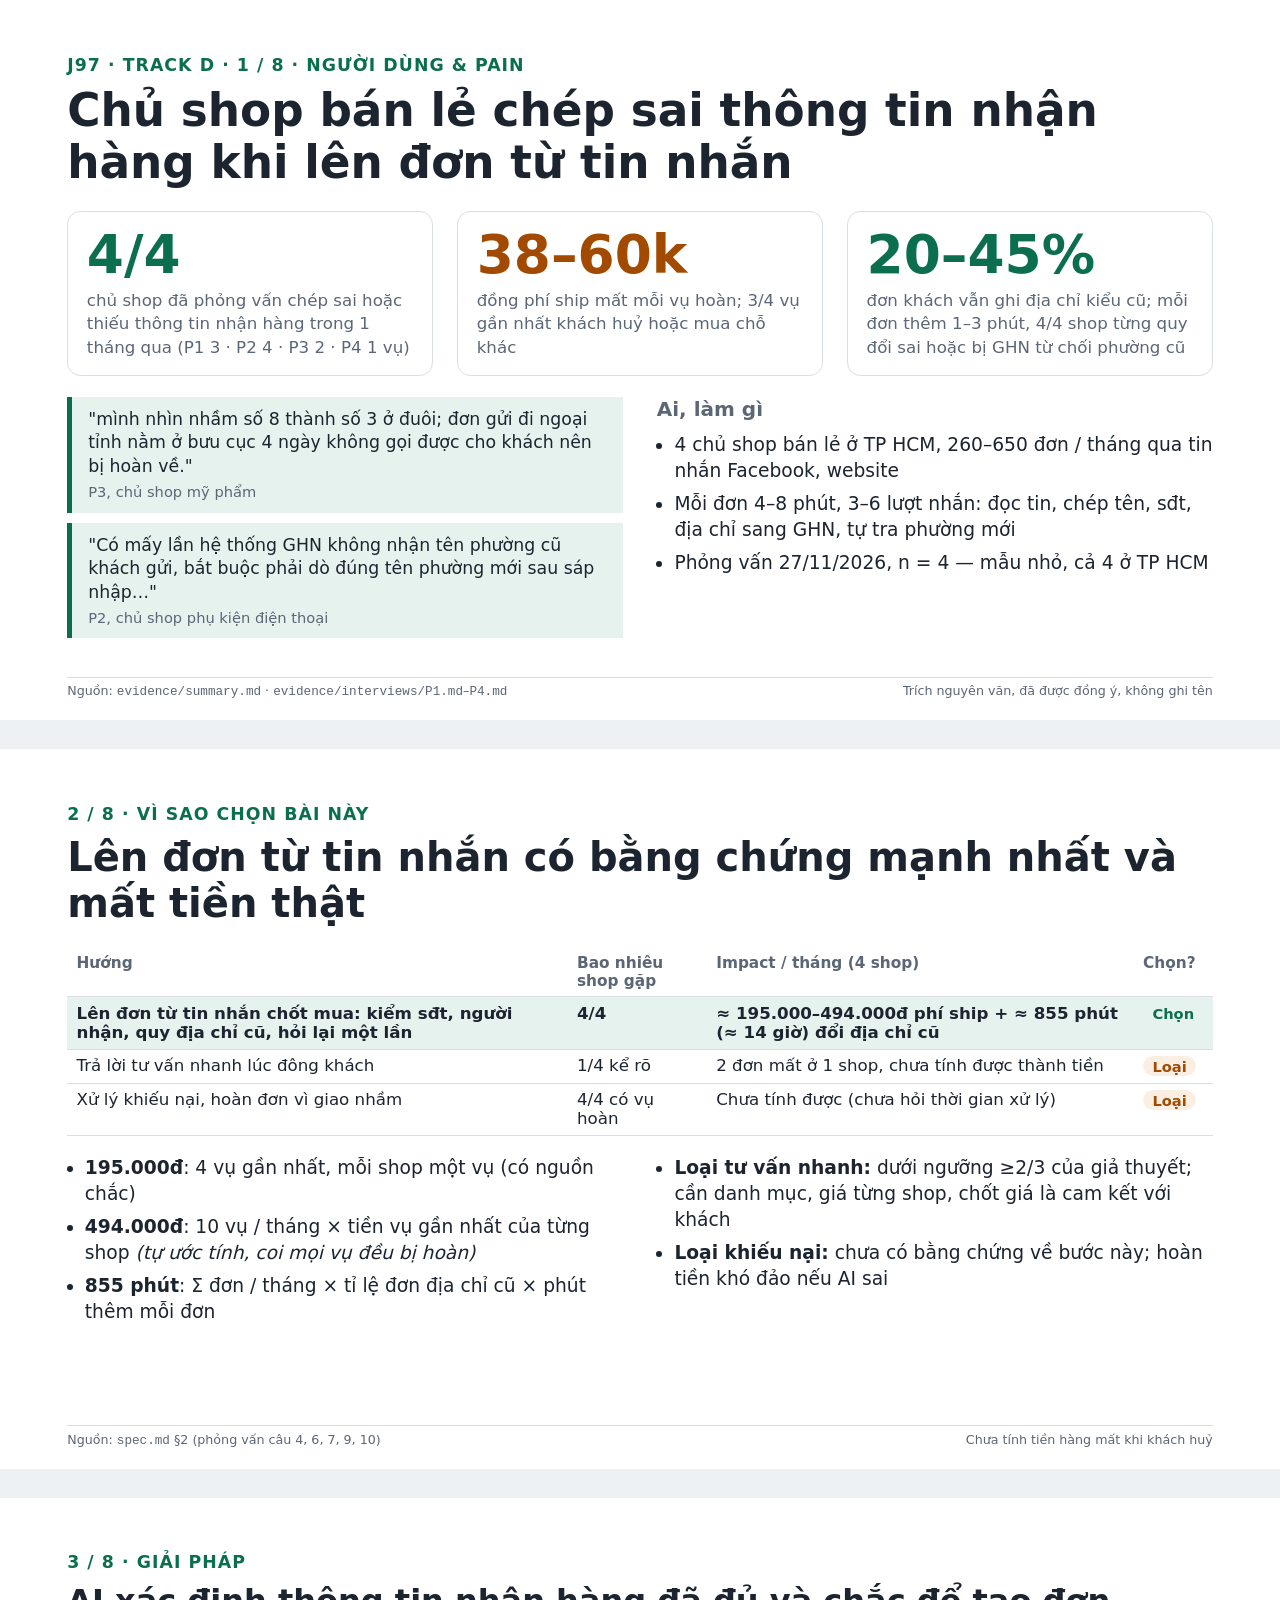
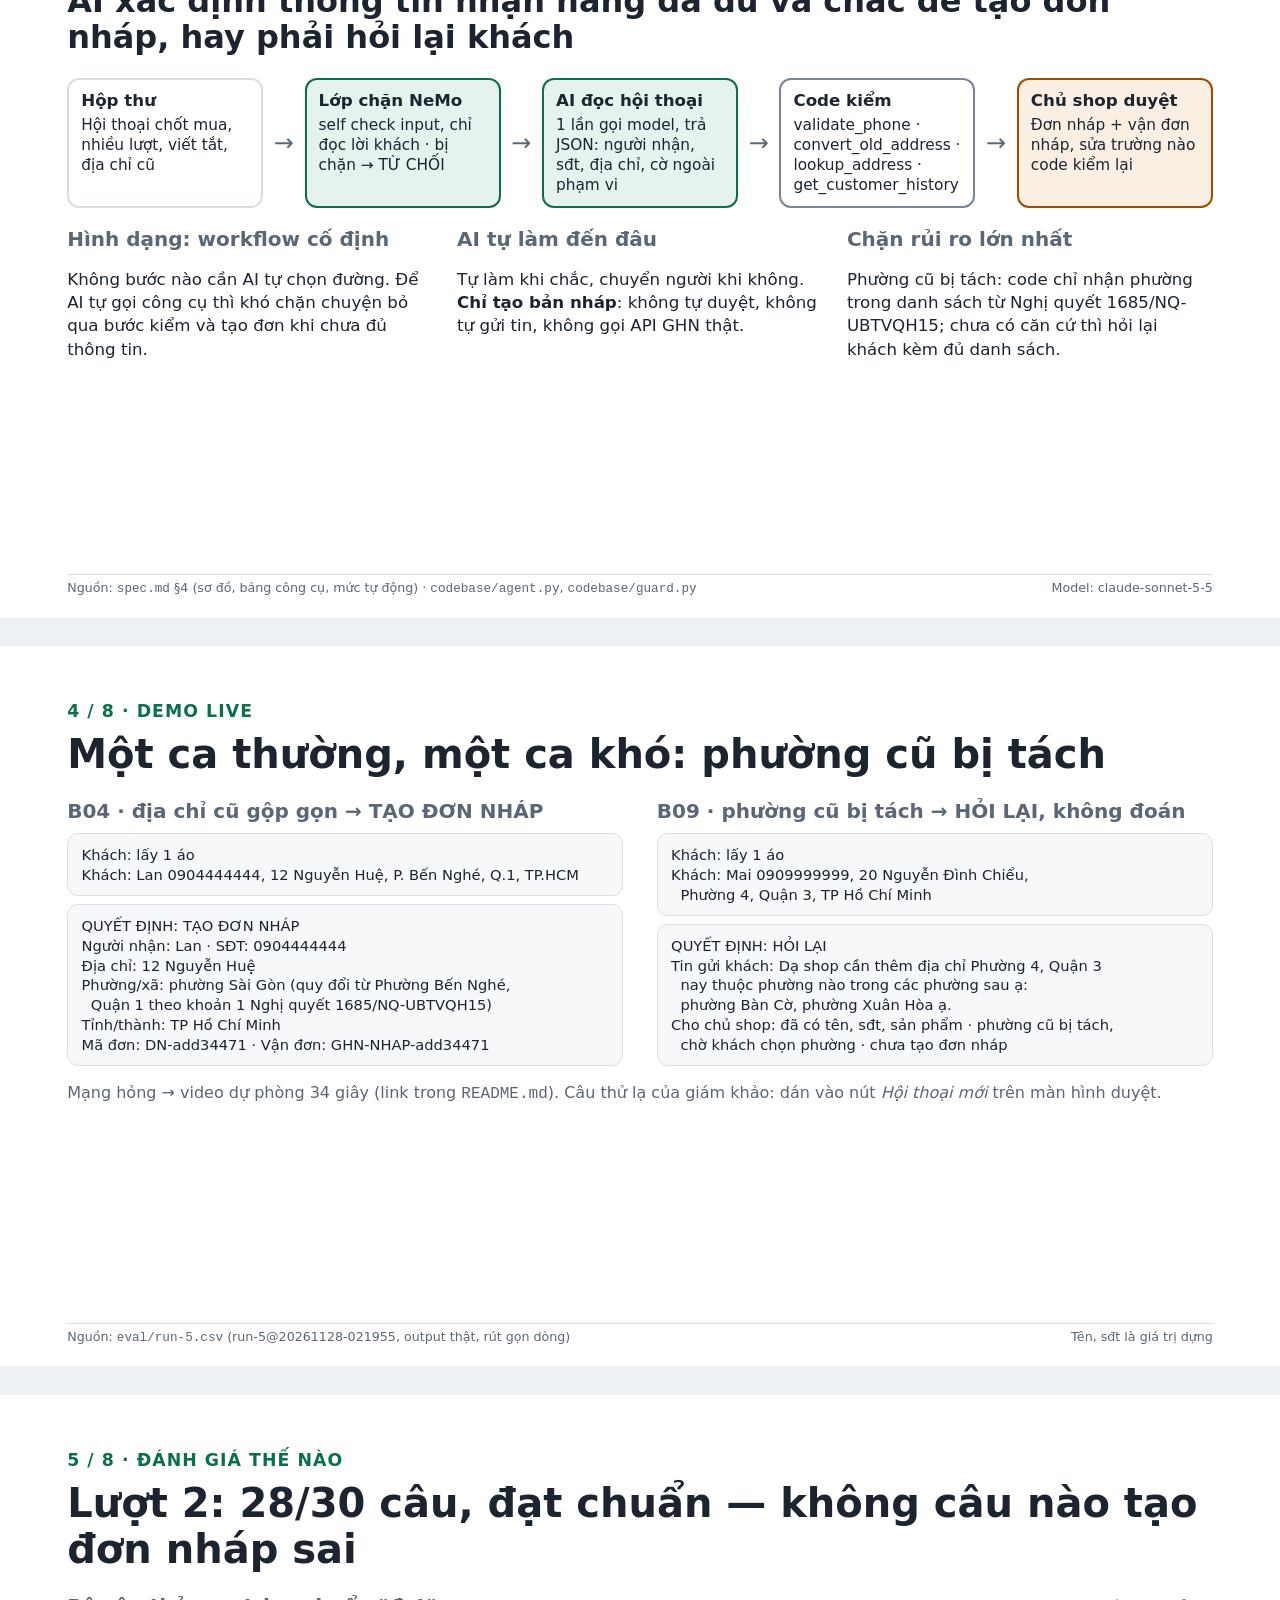
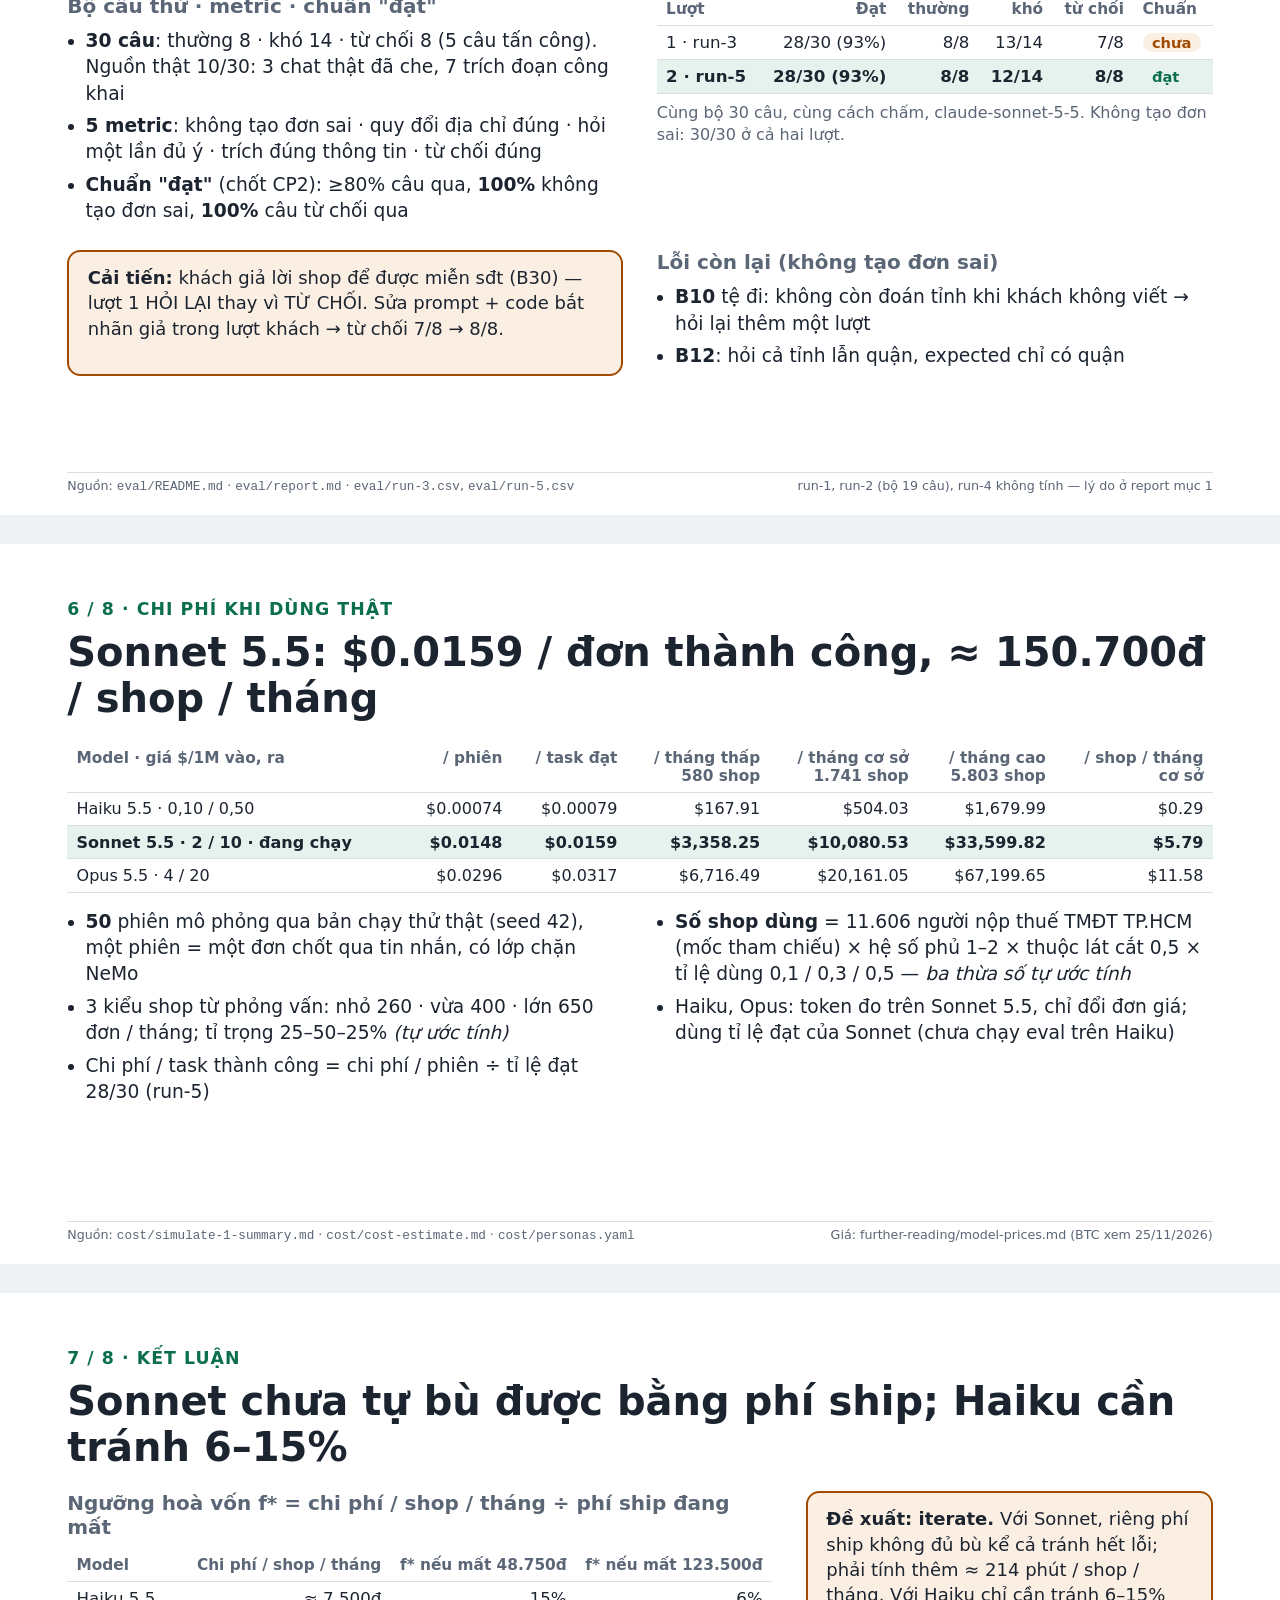
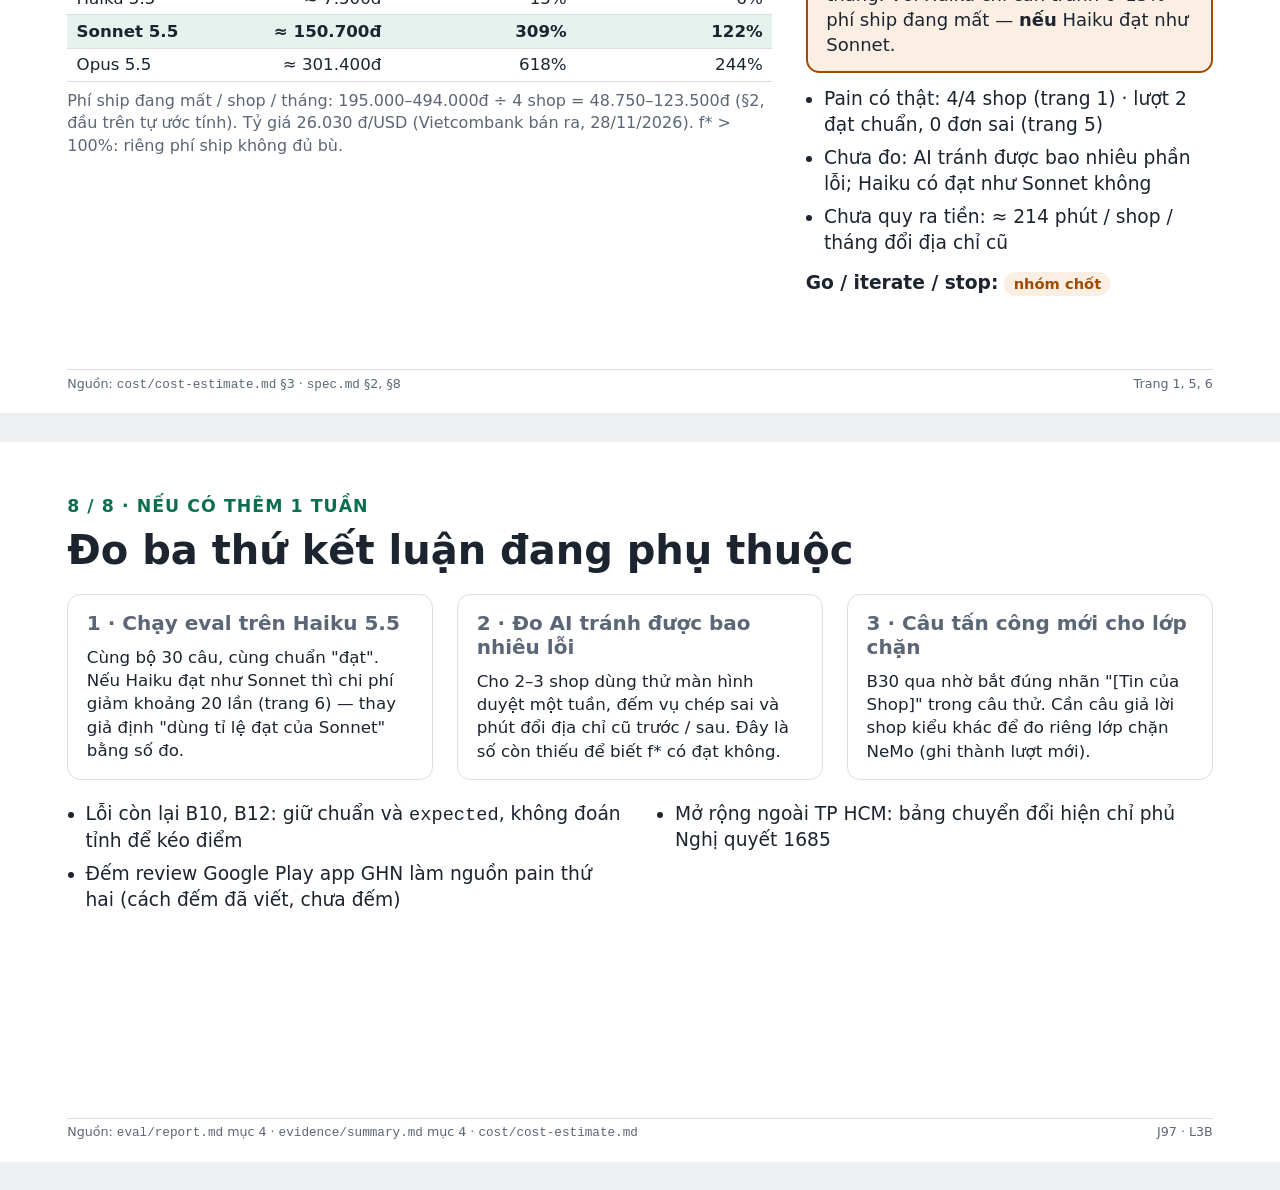
==== slides/demo-slides.html @ 054fc299 "slides: bản nháp 8 trang + demo-slides.pdf, lệnh xuất PDF" ====
<!doctype html>
<html lang="vi">
<head>
<meta charset="utf-8">
<title>J97 · Lên đơn từ tin nhắn</title>
<style>
  @page { size: 13.333in 7.5in; margin: 0; }
  :root {
    --ink: #1c2430; --muted: #5b6676; --line: #d9dee5; --bg: #ffffff;
    --accent: #0b6e4f; --accent-soft: #e6f2ed; --warn: #a14a00; --warn-soft: #fbefe3; --bad: #a3221b;
  }
  * { box-sizing: border-box; }
  html, body { margin: 0; background: #eef1f4; color: var(--ink);
    font-family: "Noto Sans", "DejaVu Sans", "Segoe UI", Arial, sans-serif; }
  .slide { width: 13.333in; height: 7.5in; padding: 0.55in 0.7in 0.5in; background: var(--bg);
    position: relative; overflow: hidden; break-after: page; page-break-after: always; margin: 0 auto 0.3in; }
  .slide:last-child { break-after: auto; page-break-after: auto; }
  @media print { html, body { background: #fff; } .slide { margin: 0; } }
  .kicker { font-size: 13pt; letter-spacing: .06em; text-transform: uppercase; color: var(--accent); font-weight: 700; margin: 0 0 6pt; }
  h1 { font-size: 30pt; line-height: 1.15; margin: 0 0 16pt; }
  h2 { font-size: 15pt; margin: 0 0 8pt; color: var(--muted); font-weight: 700; }
  p, li { font-size: 14pt; line-height: 1.4; }
  ul { margin: 0; padding-left: 1.1em; } li { margin: 0 0 5pt; }
  .grid2 { display: grid; grid-template-columns: 1fr 1fr; gap: 0.35in; }
  .grid3 { display: grid; grid-template-columns: repeat(3, 1fr); gap: 0.25in; }
  .big { font-size: 40pt; font-weight: 800; color: var(--accent); line-height: 1; }
  .big.warn { color: var(--warn); }
  .stat { border: 1px solid var(--line); border-radius: 10pt; padding: 12pt 14pt; }
  .stat p { margin: 6pt 0 0; font-size: 12.5pt; color: var(--muted); }
  blockquote { margin: 0 0 8pt; padding: 8pt 12pt; border-left: 4pt solid var(--accent); background: var(--accent-soft); font-size: 13pt; line-height: 1.35; }
  blockquote cite { display: block; font-style: normal; color: var(--muted); font-size: 11pt; margin-top: 3pt; }
  table { border-collapse: collapse; width: 100%; font-size: 12.5pt; }
  th, td { border-bottom: 1px solid var(--line); padding: 5pt 7pt; text-align: left; vertical-align: top; }
  th { color: var(--muted); font-weight: 700; font-size: 11.5pt; }
  td.n, th.n { text-align: right; font-variant-numeric: tabular-nums; white-space: nowrap; }
  tr.pick td { background: var(--accent-soft); font-weight: 700; }
  .tag { display: inline-block; padding: 1pt 7pt; border-radius: 99pt; font-size: 11pt; font-weight: 700; }
  .tag.ok { background: var(--accent-soft); color: var(--accent); }
  .tag.no { background: var(--warn-soft); color: var(--warn); }
  .src { position: absolute; left: 0.7in; right: 0.7in; bottom: 0.22in; font-size: 9.5pt; color: var(--muted);
    border-top: 1px solid var(--line); padding-top: 4pt; display: flex; justify-content: space-between; gap: 12pt; }
  pre { margin: 0; white-space: pre-wrap; font-family: "Noto Sans", "DejaVu Sans", sans-serif; font-size: 11pt; line-height: 1.35;
    background: #f6f8fa; border: 1px solid var(--line); border-radius: 8pt; padding: 8pt 10pt; }
  .flow { display: flex; align-items: stretch; gap: 8pt; margin: 6pt 0 14pt; }
  .flow .box { flex: 1; border: 1.5pt solid var(--line); border-radius: 9pt; padding: 8pt 9pt; font-size: 11.5pt; line-height: 1.3; }
  .flow .box b { display: block; font-size: 12.5pt; margin-bottom: 3pt; }
  .flow .ai { border-color: var(--accent); background: var(--accent-soft); }
  .flow .code { border-color: #7a8699; }
  .flow .human { border-color: var(--warn); background: var(--warn-soft); }
  .flow .arrow { align-self: center; color: var(--muted); font-size: 18pt; flex: 0 0 auto; }
  .note { font-size: 12pt; color: var(--muted); }
  .callout { border: 1.5pt solid var(--warn); background: var(--warn-soft); border-radius: 10pt; padding: 10pt 14pt; font-size: 13.5pt; line-height: 1.4; }
  .cover-title { font-size: 34pt; }
</style>
</head>
<body>

<!-- 1 · Người dùng & pain -->
<section class="slide">
  <p class="kicker">J97 · Track D · 1 / 8 · Người dùng &amp; pain</p>
  <h1 class="cover-title">Chủ shop bán lẻ chép sai thông tin nhận hàng khi lên đơn từ tin nhắn</h1>
  <div class="grid3" style="margin-bottom:16pt">
    <div class="stat"><div class="big">4/4</div><p>chủ shop đã phỏng vấn chép sai hoặc thiếu thông tin nhận hàng trong 1 tháng qua (P1 3 · P2 4 · P3 2 · P4 1 vụ)</p></div>
    <div class="stat"><div class="big warn">38–60k</div><p>đồng phí ship mất mỗi vụ hoàn; 3/4 vụ gần nhất khách huỷ hoặc mua chỗ khác</p></div>
    <div class="stat"><div class="big">20–45%</div><p>đơn khách vẫn ghi địa chỉ kiểu cũ; mỗi đơn thêm 1–3 phút, 4/4 shop từng quy đổi sai hoặc bị GHN từ chối phường cũ</p></div>
  </div>
  <div class="grid2">
    <div>
      <blockquote>"mình nhìn nhầm số 8 thành số 3 ở đuôi; đơn gửi đi ngoại tỉnh nằm ở bưu cục 4 ngày không gọi được cho khách nên bị hoàn về."<cite>P3, chủ shop mỹ phẩm</cite></blockquote>
      <blockquote>"Có mấy lần hệ thống GHN không nhận tên phường cũ khách gửi, bắt buộc phải dò đúng tên phường mới sau sáp nhập…"<cite>P2, chủ shop phụ kiện điện thoại</cite></blockquote>
    </div>
    <div>
      <h2>Ai, làm gì</h2>
      <ul>
        <li>4 chủ shop bán lẻ ở TP HCM, 260–650 đơn / tháng qua tin nhắn Facebook, website</li>
        <li>Mỗi đơn 4–8 phút, 3–6 lượt nhắn: đọc tin, chép tên, sđt, địa chỉ sang GHN, tự tra phường mới</li>
        <li>Phỏng vấn 27/11/2026, n = 4 — mẫu nhỏ, cả 4 ở TP HCM</li>
      </ul>
    </div>
  </div>
  <div class="src"><span>Nguồn: <code>evidence/summary.md</code> · <code>evidence/interviews/P1.md</code>–<code>P4.md</code></span><span>Trích nguyên văn, đã được đồng ý, không ghi tên</span></div>
</section>

<!-- 2 · Vì sao chọn -->
<section class="slide">
  <p class="kicker">2 / 8 · Vì sao chọn bài này</p>
  <h1>Lên đơn từ tin nhắn có bằng chứng mạnh nhất và mất tiền thật</h1>
  <table style="margin-bottom:14pt">
    <tr><th>Hướng</th><th>Bao nhiêu shop gặp</th><th>Impact / tháng (4 shop)</th><th>Chọn?</th></tr>
    <tr class="pick"><td>Lên đơn từ tin nhắn chốt mua: kiểm sđt, người nhận, quy địa chỉ cũ, hỏi lại một lần</td><td>4/4</td><td>≈ 195.000–494.000đ phí ship + ≈ 855 phút (≈ 14 giờ) đổi địa chỉ cũ</td><td><span class="tag ok">Chọn</span></td></tr>
    <tr><td>Trả lời tư vấn nhanh lúc đông khách</td><td>1/4 kể rõ</td><td>2 đơn mất ở 1 shop, chưa tính được thành tiền</td><td><span class="tag no">Loại</span></td></tr>
    <tr><td>Xử lý khiếu nại, hoàn đơn vì giao nhầm</td><td>4/4 có vụ hoàn</td><td>Chưa tính được (chưa hỏi thời gian xử lý)</td><td><span class="tag no">Loại</span></td></tr>
  </table>
  <div class="grid2">
    <ul>
      <li><b>195.000đ</b>: 4 vụ gần nhất, mỗi shop một vụ (có nguồn chắc)</li>
      <li><b>494.000đ</b>: 10 vụ / tháng × tiền vụ gần nhất của từng shop <i>(tự ước tính, coi mọi vụ đều bị hoàn)</i></li>
      <li><b>855 phút</b>: Σ đơn / tháng × tỉ lệ đơn địa chỉ cũ × phút thêm mỗi đơn</li>
    </ul>
    <ul>
      <li><b>Loại tư vấn nhanh:</b> dưới ngưỡng ≥2/3 của giả thuyết; cần danh mục, giá từng shop, chốt giá là cam kết với khách</li>
      <li><b>Loại khiếu nại:</b> chưa có bằng chứng về bước này; hoàn tiền khó đảo nếu AI sai</li>
    </ul>
  </div>
  <div class="src"><span>Nguồn: <code>spec.md</code> §2 (phỏng vấn câu 4, 6, 7, 9, 10)</span><span>Chưa tính tiền hàng mất khi khách huỷ</span></div>
</section>

<!-- 3 · Giải pháp -->
<section class="slide">
  <p class="kicker">3 / 8 · Giải pháp</p>
  <h1 style="font-size:24pt">AI xác định thông tin nhận hàng đã đủ và chắc để tạo đơn nháp, hay phải hỏi lại khách</h1>
  <div class="flow">
    <div class="box"><b>Hộp thư</b>Hội thoại chốt mua, nhiều lượt, viết tắt, địa chỉ cũ</div>
    <div class="arrow">→</div>
    <div class="box ai"><b>Lớp chặn NeMo</b>self check input, chỉ đọc lời khách · bị chặn → TỪ CHỐI</div>
    <div class="arrow">→</div>
    <div class="box ai"><b>AI đọc hội thoại</b>1 lần gọi model, trả JSON: người nhận, sđt, địa chỉ, cờ ngoài phạm vi</div>
    <div class="arrow">→</div>
    <div class="box code"><b>Code kiểm</b>validate_phone · convert_old_address · lookup_address · get_customer_history</div>
    <div class="arrow">→</div>
    <div class="box human"><b>Chủ shop duyệt</b>Đơn nháp + vận đơn nháp, sửa trường nào code kiểm lại</div>
  </div>
  <div class="grid3">
    <div><h2>Hình dạng: workflow cố định</h2><p style="font-size:12.5pt">Không bước nào cần AI tự chọn đường. Để AI tự gọi công cụ thì khó chặn chuyện bỏ qua bước kiểm và tạo đơn khi chưa đủ thông tin.</p></div>
    <div><h2>AI tự làm đến đâu</h2><p style="font-size:12.5pt">Tự làm khi chắc, chuyển người khi không. <b>Chỉ tạo bản nháp</b>: không tự duyệt, không tự gửi tin, không gọi API GHN thật.</p></div>
    <div><h2>Chặn rủi ro lớn nhất</h2><p style="font-size:12.5pt">Phường cũ bị tách: code chỉ nhận phường trong danh sách từ Nghị quyết 1685/NQ-UBTVQH15; chưa có căn cứ thì hỏi lại khách kèm đủ danh sách.</p></div>
  </div>
  <div class="src"><span>Nguồn: <code>spec.md</code> §4 (sơ đồ, bảng công cụ, mức tự động) · <code>codebase/agent.py</code>, <code>codebase/guard.py</code></span><span>Model: claude-sonnet-5-5</span></div>
</section>

<!-- 4 · Demo -->
<section class="slide">
  <p class="kicker">4 / 8 · Demo live</p>
  <h1>Một ca thường, một ca khó: phường cũ bị tách</h1>
  <div class="grid2">
    <div>
      <h2>B04 · địa chỉ cũ gộp gọn → TẠO ĐƠN NHÁP</h2>
      <pre style="margin-bottom:6pt">Khách: lấy 1 áo
Khách: Lan 0904444444, 12 Nguyễn Huệ, P. Bến Nghé, Q.1, TP.HCM</pre>
      <pre>QUYẾT ĐỊNH: TẠO ĐƠN NHÁP
Người nhận: Lan · SĐT: 0904444444
Địa chỉ: 12 Nguyễn Huệ
Phường/xã: phường Sài Gòn (quy đổi từ Phường Bến Nghé,
  Quận 1 theo khoản 1 Nghị quyết 1685/NQ-UBTVQH15)
Tỉnh/thành: TP Hồ Chí Minh
Mã đơn: DN-add34471 · Vận đơn: GHN-NHAP-add34471</pre>
    </div>
    <div>
      <h2>B09 · phường cũ bị tách → HỎI LẠI, không đoán</h2>
      <pre style="margin-bottom:6pt">Khách: lấy 1 áo
Khách: Mai 0909999999, 20 Nguyễn Đình Chiểu,
  Phường 4, Quận 3, TP Hồ Chí Minh</pre>
      <pre>QUYẾT ĐỊNH: HỎI LẠI
Tin gửi khách: Dạ shop cần thêm địa chỉ Phường 4, Quận 3
  nay thuộc phường nào trong các phường sau ạ:
  phường Bàn Cờ, phường Xuân Hòa ạ.
Cho chủ shop: đã có tên, sđt, sản phẩm · phường cũ bị tách,
  chờ khách chọn phường · chưa tạo đơn nháp</pre>
    </div>
  </div>
  <p class="note" style="margin-top:12pt">Mạng hỏng → video dự phòng 34 giây (link trong <code>README.md</code>). Câu thử lạ của giám khảo: dán vào nút <i>Hội thoại mới</i> trên màn hình duyệt.</p>
  <div class="src"><span>Nguồn: <code>eval/run-5.csv</code> (run-5@20261128-021955, output thật, rút gọn dòng)</span><span>Tên, sđt là giá trị dựng</span></div>
</section>

<!-- 5 · Đánh giá -->
<section class="slide">
  <p class="kicker">5 / 8 · Đánh giá thế nào</p>
  <h1>Lượt 2: 28/30 câu, đạt chuẩn — không câu nào tạo đơn nháp sai</h1>
  <div class="grid2">
    <div>
      <h2>Bộ câu thử · metric · chuẩn "đạt"</h2>
      <ul style="font-size:12.5pt">
        <li><b>30 câu</b>: thường 8 · khó 14 · từ chối 8 (5 câu tấn công). Nguồn thật 10/30: 3 chat thật đã che, 7 trích đoạn công khai</li>
        <li><b>5 metric</b>: không tạo đơn sai · quy đổi địa chỉ đúng · hỏi một lần đủ ý · trích đúng thông tin · từ chối đúng</li>
        <li><b>Chuẩn "đạt"</b> (chốt CP2): ≥80% câu qua, <b>100%</b> không tạo đơn sai, <b>100%</b> câu từ chối qua</li>
      </ul>
    </div>
    <div>
      <table>
        <tr><th>Lượt</th><th class="n">Đạt</th><th class="n">thường</th><th class="n">khó</th><th class="n">từ chối</th><th>Chuẩn</th></tr>
        <tr><td>1 · run-3</td><td class="n">28/30 (93%)</td><td class="n">8/8</td><td class="n">13/14</td><td class="n">7/8</td><td><span class="tag no">chưa</span></td></tr>
        <tr class="pick"><td>2 · run-5</td><td class="n">28/30 (93%)</td><td class="n">8/8</td><td class="n">12/14</td><td class="n">8/8</td><td><span class="tag ok">đạt</span></td></tr>
      </table>
      <p class="note" style="margin:6pt 0 0">Cùng bộ 30 câu, cùng cách chấm, claude-sonnet-5-5. Không tạo đơn sai: 30/30 ở cả hai lượt.</p>
    </div>
  </div>
  <div class="grid2" style="margin-top:14pt">
    <div class="callout"><b>Cải tiến:</b> khách giả lời shop để được miễn sđt (B30) — lượt 1 HỎI LẠI thay vì TỪ CHỐI. Sửa prompt + code bắt nhãn giả trong lượt khách → từ chối 7/8 → 8/8.</div>
    <div><h2>Lỗi còn lại (không tạo đơn sai)</h2>
      <ul style="font-size:12.5pt"><li><b>B10</b> tệ đi: không còn đoán tỉnh khi khách không viết → hỏi lại thêm một lượt</li><li><b>B12</b>: hỏi cả tỉnh lẫn quận, expected chỉ có quận</li></ul></div>
  </div>
  <div class="src"><span>Nguồn: <code>eval/README.md</code> · <code>eval/report.md</code> · <code>eval/run-3.csv</code>, <code>eval/run-5.csv</code></span><span>run-1, run-2 (bộ 19 câu), run-4 không tính — lý do ở report mục 1</span></div>
</section>

<!-- 6 · Chi phí -->
<section class="slide">
  <p class="kicker">6 / 8 · Chi phí khi dùng thật</p>
  <h1>Sonnet 5.5: $0.0159 / đơn thành công, ≈ 150.700đ / shop / tháng</h1>
  <table style="margin-bottom:12pt;font-size:12pt">
    <tr><th>Model · giá $/1M vào, ra</th><th class="n">/ phiên</th><th class="n">/ task đạt</th><th class="n">/ tháng thấp<br>580 shop</th><th class="n">/ tháng cơ sở<br>1.741 shop</th><th class="n">/ tháng cao<br>5.803 shop</th><th class="n">/ shop / tháng<br>cơ sở</th></tr>
    <tr><td style="white-space:nowrap">Haiku 5.5 · 0,10 / 0,50</td><td class="n">$0.00074</td><td class="n">$0.00079</td><td class="n">$167.91</td><td class="n">$504.03</td><td class="n">$1,679.99</td><td class="n">$0.29</td></tr>
    <tr class="pick"><td style="white-space:nowrap">Sonnet 5.5 · 2 / 10 · đang chạy</td><td class="n">$0.0148</td><td class="n">$0.0159</td><td class="n">$3,358.25</td><td class="n">$10,080.53</td><td class="n">$33,599.82</td><td class="n">$5.79</td></tr>
    <tr><td style="white-space:nowrap">Opus 5.5 · 4 / 20</td><td class="n">$0.0296</td><td class="n">$0.0317</td><td class="n">$6,716.49</td><td class="n">$20,161.05</td><td class="n">$67,199.65</td><td class="n">$11.58</td></tr>
  </table>
  <div class="grid2">
    <ul style="font-size:12.5pt">
      <li><b>50</b> phiên mô phỏng qua bản chạy thử thật (seed 42), một phiên = một đơn chốt qua tin nhắn, có lớp chặn NeMo</li>
      <li>3 kiểu shop từ phỏng vấn: nhỏ 260 · vừa 400 · lớn 650 đơn / tháng; tỉ trọng 25–50–25% <i>(tự ước tính)</i></li>
      <li>Chi phí / task thành công = chi phí / phiên ÷ tỉ lệ đạt 28/30 (run-5)</li>
    </ul>
    <ul style="font-size:12.5pt">
      <li><b>Số shop dùng</b> = 11.606 người nộp thuế TMĐT TP.HCM (mốc tham chiếu) × hệ số phủ 1–2 × thuộc lát cắt 0,5 × tỉ lệ dùng 0,1 / 0,3 / 0,5 — <i>ba thừa số tự ước tính</i></li>
      <li>Haiku, Opus: token đo trên Sonnet 5.5, chỉ đổi đơn giá; dùng tỉ lệ đạt của Sonnet (chưa chạy eval trên Haiku)</li>
    </ul>
  </div>
  <div class="src"><span>Nguồn: <code>cost/simulate-1-summary.md</code> · <code>cost/cost-estimate.md</code> · <code>cost/personas.yaml</code></span><span>Giá: further-reading/model-prices.md (BTC xem 25/11/2026)</span></div>
</section>

<!-- 7 · Kết luận -->
<section class="slide">
  <p class="kicker">7 / 8 · Kết luận</p>
  <h1>Sonnet chưa tự bù được bằng phí ship; Haiku cần tránh 6–15%</h1>
  <div class="grid2">
    <div>
      <h2>Ngưỡng hoà vốn f* = chi phí / shop / tháng ÷ phí ship đang mất</h2>
      <table>
        <tr><th>Model</th><th class="n">Chi phí / shop / tháng</th><th class="n">f* nếu mất 48.750đ</th><th class="n">f* nếu mất 123.500đ</th></tr>
        <tr><td style="white-space:nowrap">Haiku 5.5</td><td class="n">≈ 7.500đ</td><td class="n">15%</td><td class="n">6%</td></tr>
        <tr class="pick"><td style="white-space:nowrap">Sonnet 5.5</td><td class="n">≈ 150.700đ</td><td class="n">309%</td><td class="n">122%</td></tr>
        <tr><td style="white-space:nowrap">Opus 5.5</td><td class="n">≈ 301.400đ</td><td class="n">618%</td><td class="n">244%</td></tr>
      </table>
      <p class="note" style="margin-top:6pt">Phí ship đang mất / shop / tháng: 195.000–494.000đ ÷ 4 shop = 48.750–123.500đ (§2, đầu trên tự ước tính). Tỷ giá 26.030 đ/USD (Vietcombank bán ra, 28/11/2026). f* &gt; 100%: riêng phí ship không đủ bù.</p>
    </div>
    <div>
      <div class="callout" style="margin-bottom:10pt"><b>Đề xuất: iterate.</b> Với Sonnet, riêng phí ship không đủ bù kể cả tránh hết lỗi; phải tính thêm ≈ 214 phút / shop / tháng. Với Haiku chỉ cần tránh 6–15% phí ship đang mất — <b>nếu</b> Haiku đạt như Sonnet.</div>
      <ul style="font-size:12.5pt">
        <li>Pain có thật: 4/4 shop (trang 1) · lượt 2 đạt chuẩn, 0 đơn sai (trang 5)</li>
        <li>Chưa đo: AI tránh được bao nhiêu phần lỗi; Haiku có đạt như Sonnet không</li>
        <li>Chưa quy ra tiền: ≈ 214 phút / shop / tháng đổi địa chỉ cũ</li>
      </ul>
      <p style="margin-top:10pt"><b>Go / iterate / stop:</b> <span class="tag no">nhóm chốt</span></p>
    </div>
  </div>
  <div class="src"><span>Nguồn: <code>cost/cost-estimate.md</code> §3 · <code>spec.md</code> §2, §8</span><span>Trang 1, 5, 6</span></div>
</section>

<!-- 8 · Nếu có thêm 1 tuần -->
<section class="slide">
  <p class="kicker">8 / 8 · Nếu có thêm 1 tuần</p>
  <h1>Đo ba thứ kết luận đang phụ thuộc</h1>
  <div class="grid3">
    <div class="stat"><h2>1 · Chạy eval trên Haiku 5.5</h2><p style="font-size:12.5pt;color:var(--ink)">Cùng bộ 30 câu, cùng chuẩn "đạt". Nếu Haiku đạt như Sonnet thì chi phí giảm khoảng 20 lần (trang 6) — thay giả định "dùng tỉ lệ đạt của Sonnet" bằng số đo.</p></div>
    <div class="stat"><h2>2 · Đo AI tránh được bao nhiêu lỗi</h2><p style="font-size:12.5pt;color:var(--ink)">Cho 2–3 shop dùng thử màn hình duyệt một tuần, đếm vụ chép sai và phút đổi địa chỉ cũ trước / sau. Đây là số còn thiếu để biết f* có đạt không.</p></div>
    <div class="stat"><h2>3 · Câu tấn công mới cho lớp chặn</h2><p style="font-size:12.5pt;color:var(--ink)">B30 qua nhờ bắt đúng nhãn "[Tin của Shop]" trong câu thử. Cần câu giả lời shop kiểu khác để đo riêng lớp chặn NeMo (ghi thành lượt mới).</p></div>
  </div>
  <div class="grid2" style="margin-top:16pt">
    <ul style="font-size:12.5pt"><li>Lỗi còn lại B10, B12: giữ chuẩn và <code>expected</code>, không đoán tỉnh để kéo điểm</li><li>Đếm review Google Play app GHN làm nguồn pain thứ hai (cách đếm đã viết, chưa đếm)</li></ul>
    <ul style="font-size:12.5pt"><li>Mở rộng ngoài TP HCM: bảng chuyển đổi hiện chỉ phủ Nghị quyết 1685</li></ul>
  </div>
  <div class="src"><span>Nguồn: <code>eval/report.md</code> mục 4 · <code>evidence/summary.md</code> mục 4 · <code>cost/cost-estimate.md</code></span><span>J97 · L3B</span></div>
</section>

</body>
</html>
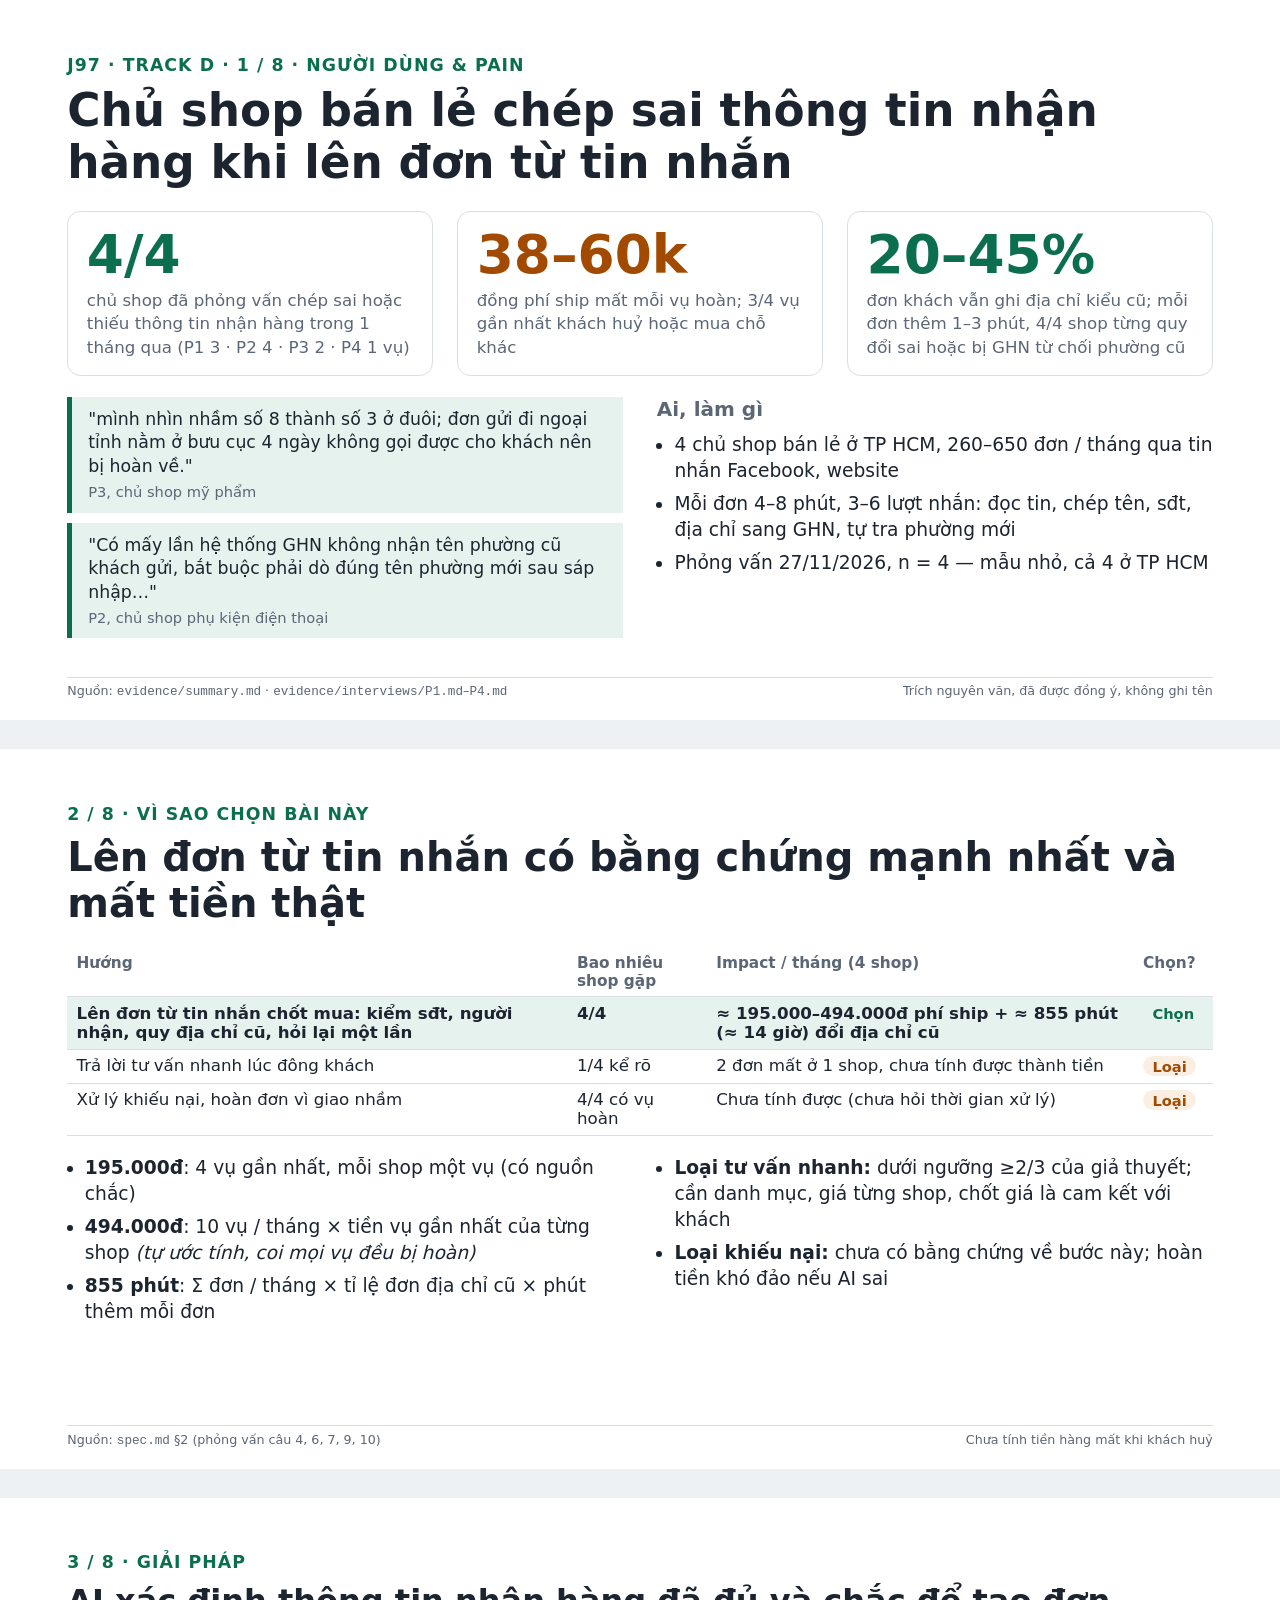
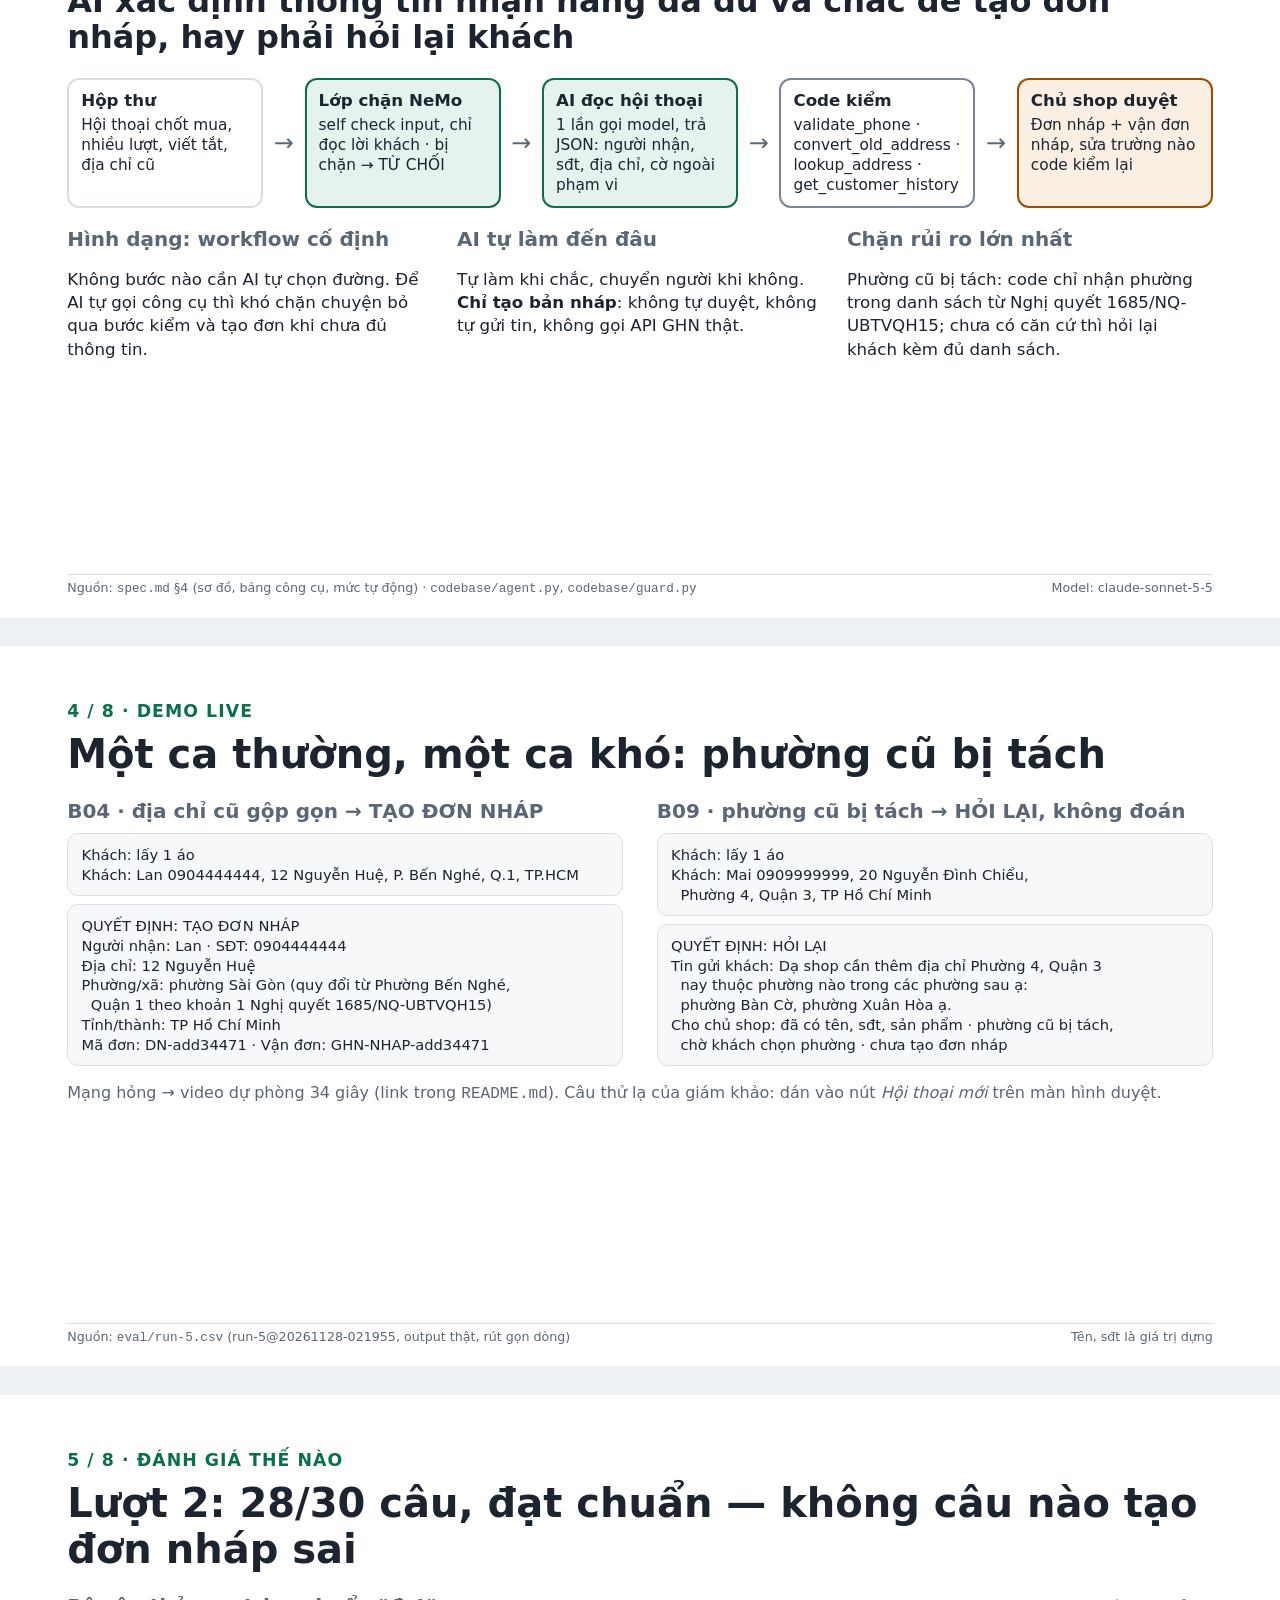
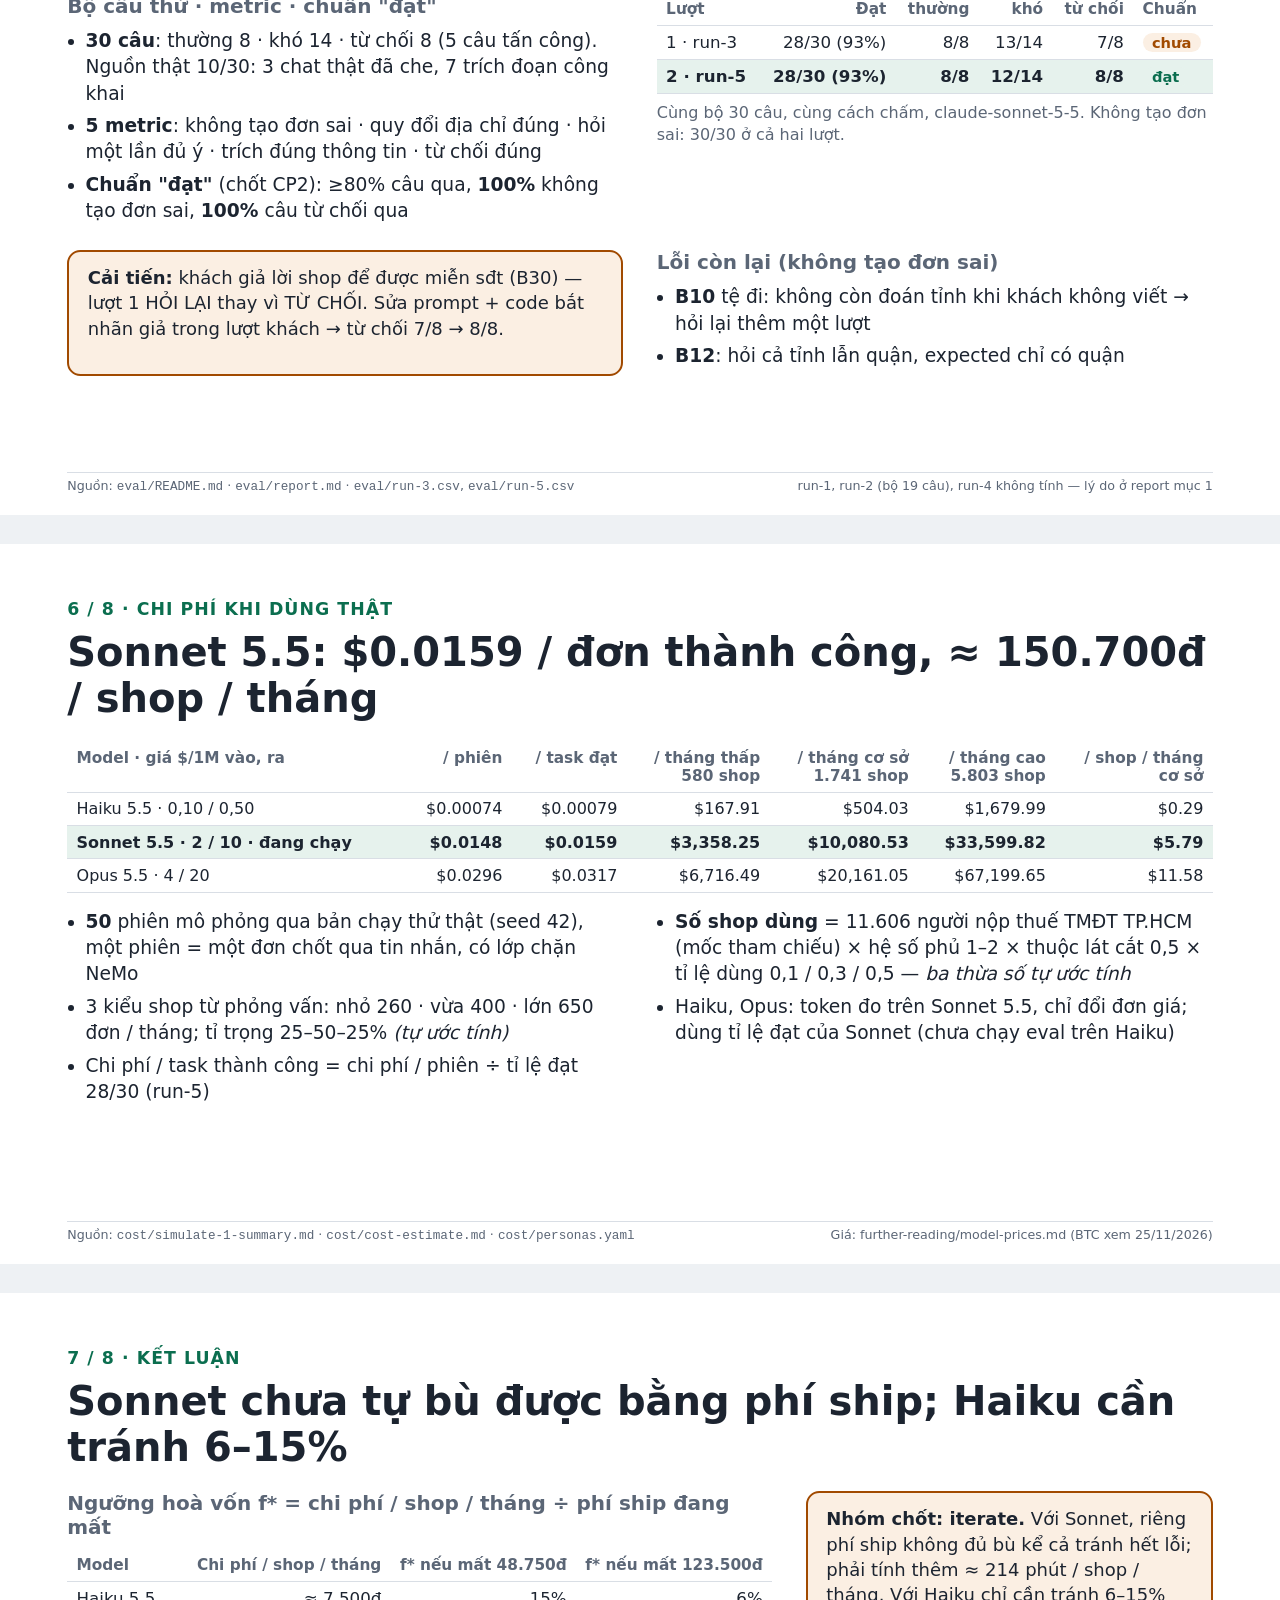
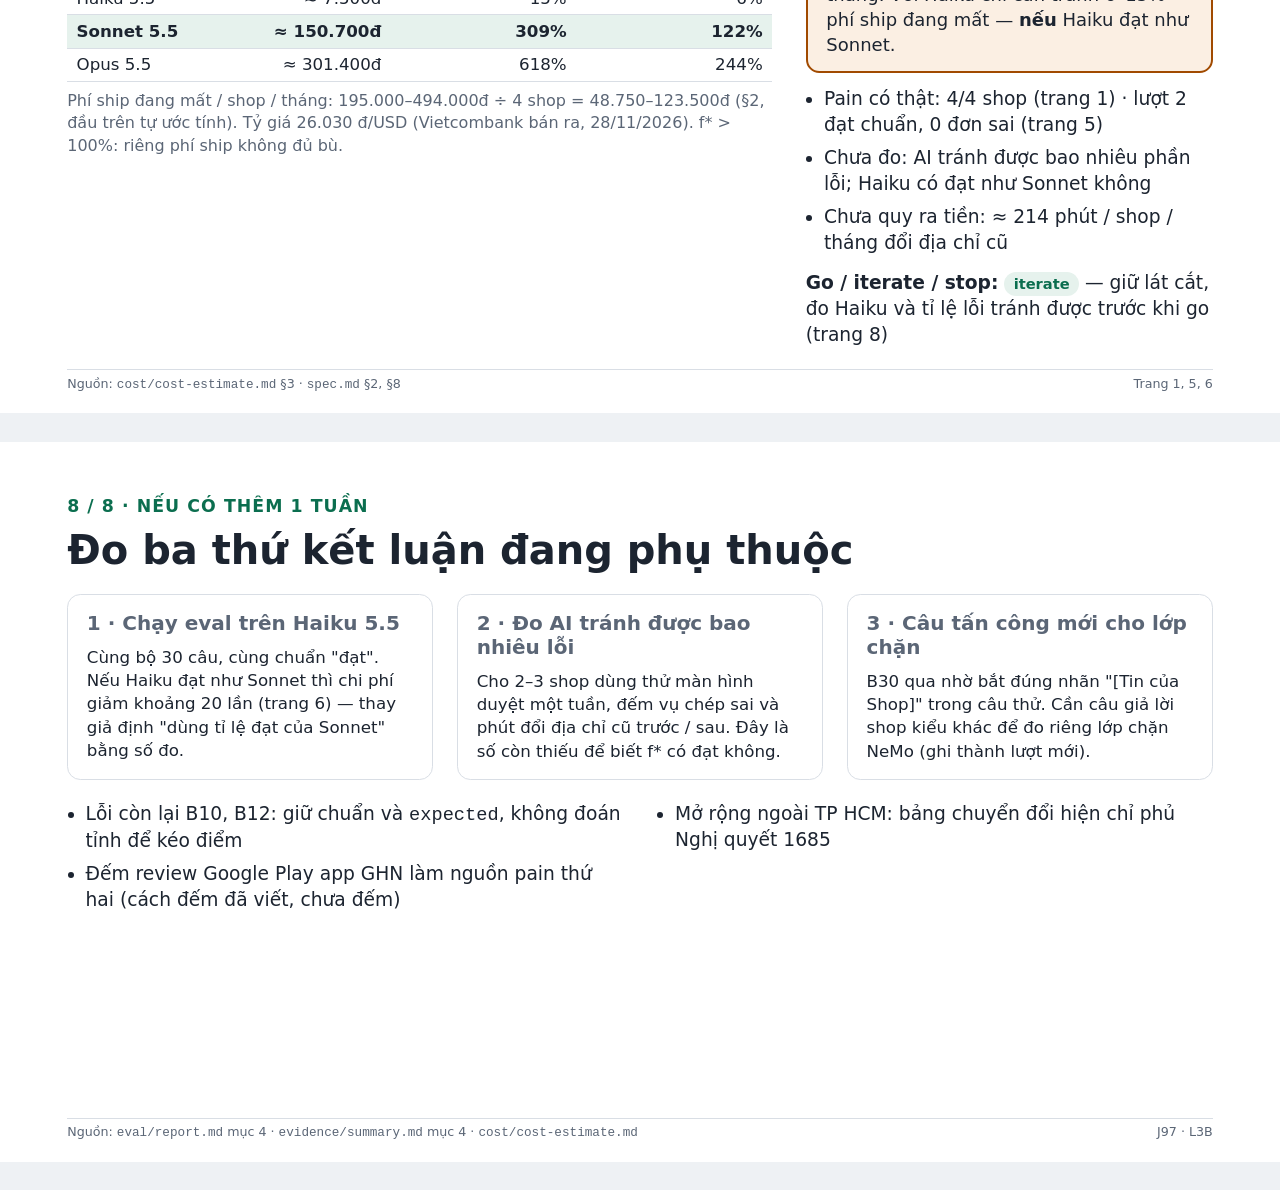
==== commit d09dc9ab: "CP4: chốt iterate, giữ ba tỉ lệ tự ước tính; README khớp lớp chặn NeMo - Slide trang 7, cost-estimat" ====
--- a/slides/demo-slides.html
+++ b/slides/demo-slides.html
@@ -232,13 +232,13 @@
       <p class="note" style="margin-top:6pt">Phí ship đang mất / shop / tháng: 195.000–494.000đ ÷ 4 shop = 48.750–123.500đ (§2, đầu trên tự ước tính). Tỷ giá 26.030 đ/USD (Vietcombank bán ra, 28/11/2026). f* &gt; 100%: riêng phí ship không đủ bù.</p>
     </div>
     <div>
-      <div class="callout" style="margin-bottom:10pt"><b>Đề xuất: iterate.</b> Với Sonnet, riêng phí ship không đủ bù kể cả tránh hết lỗi; phải tính thêm ≈ 214 phút / shop / tháng. Với Haiku chỉ cần tránh 6–15% phí ship đang mất — <b>nếu</b> Haiku đạt như Sonnet.</div>
+      <div class="callout" style="margin-bottom:10pt"><b>Nhóm chốt: iterate.</b> Với Sonnet, riêng phí ship không đủ bù kể cả tránh hết lỗi; phải tính thêm ≈ 214 phút / shop / tháng. Với Haiku chỉ cần tránh 6–15% phí ship đang mất — <b>nếu</b> Haiku đạt như Sonnet.</div>
       <ul style="font-size:12.5pt">
         <li>Pain có thật: 4/4 shop (trang 1) · lượt 2 đạt chuẩn, 0 đơn sai (trang 5)</li>
         <li>Chưa đo: AI tránh được bao nhiêu phần lỗi; Haiku có đạt như Sonnet không</li>
         <li>Chưa quy ra tiền: ≈ 214 phút / shop / tháng đổi địa chỉ cũ</li>
       </ul>
-      <p style="margin-top:10pt"><b>Go / iterate / stop:</b> <span class="tag no">nhóm chốt</span></p>
+      <p style="margin-top:10pt"><b>Go / iterate / stop:</b> <span class="tag ok">iterate</span> — giữ lát cắt, đo Haiku và tỉ lệ lỗi tránh được trước khi go (trang 8)</p>
     </div>
   </div>
   <div class="src"><span>Nguồn: <code>cost/cost-estimate.md</code> §3 · <code>spec.md</code> §2, §8</span><span>Trang 1, 5, 6</span></div>
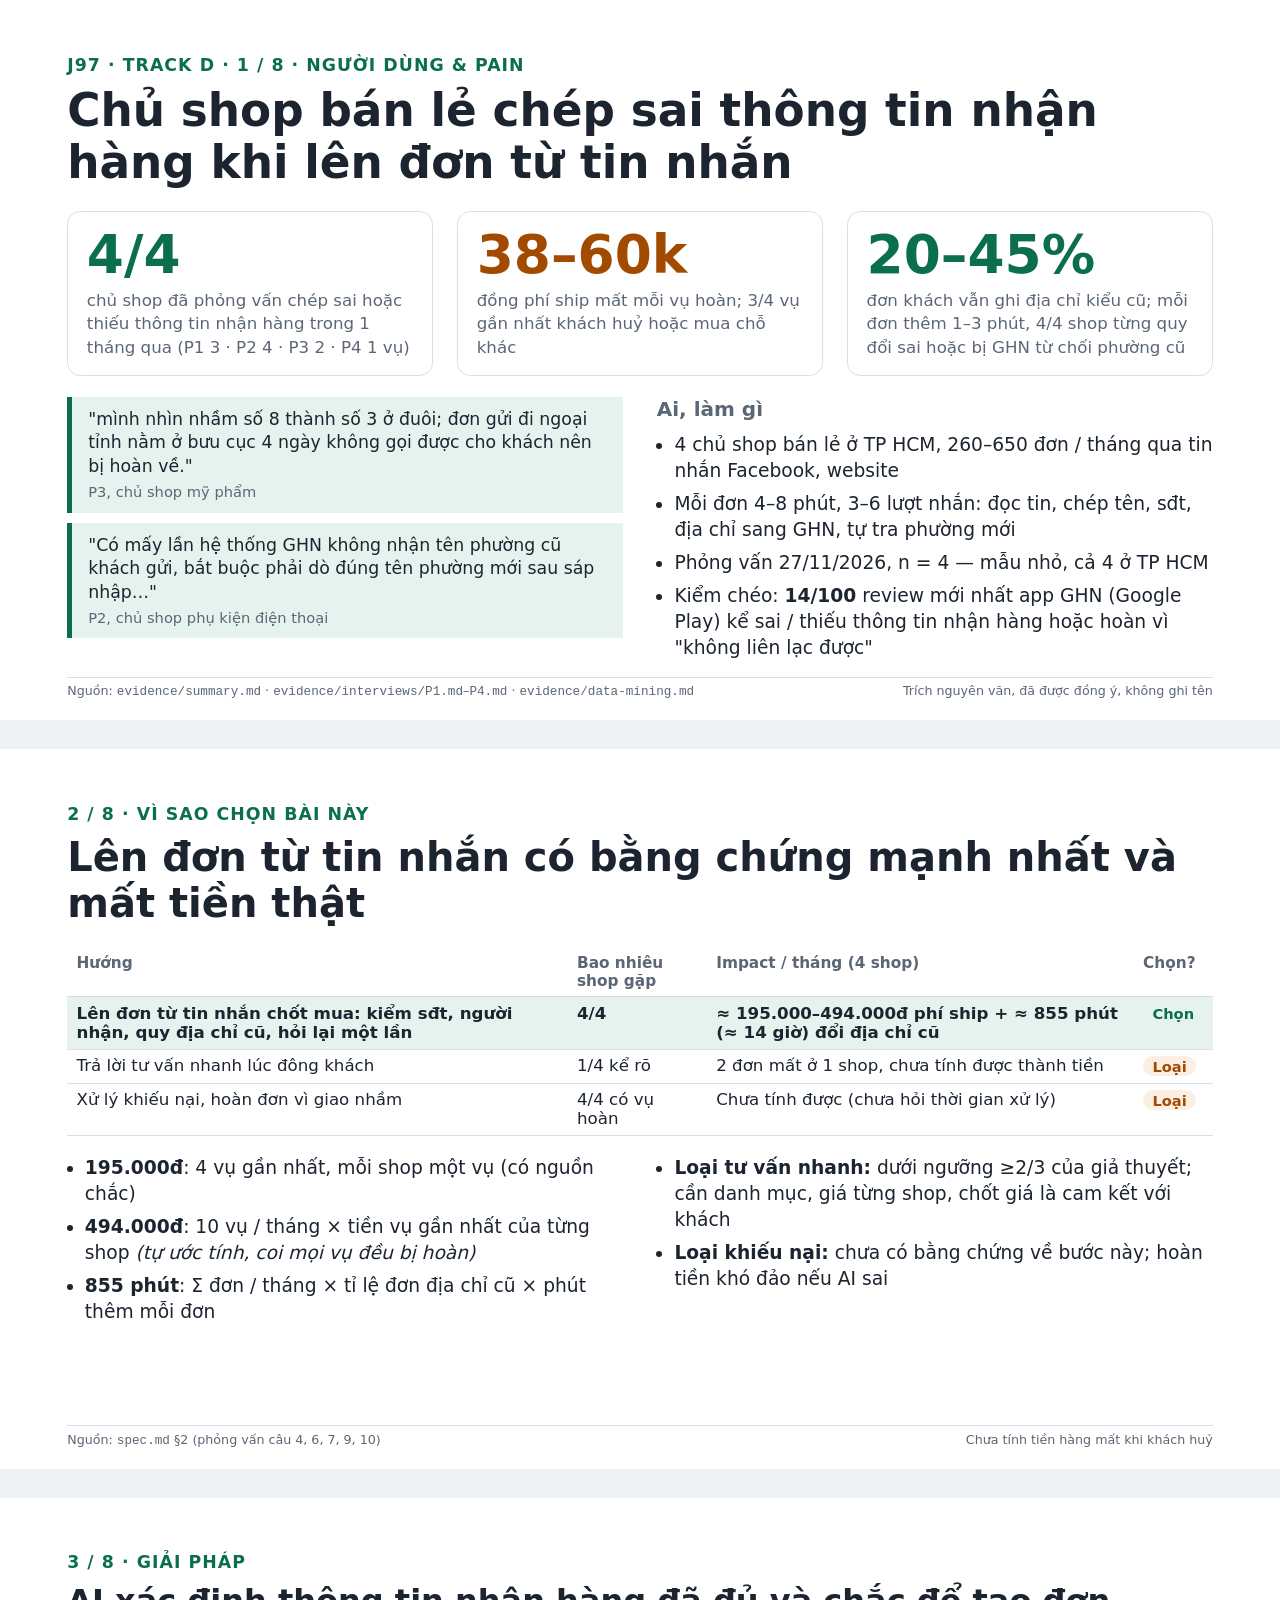
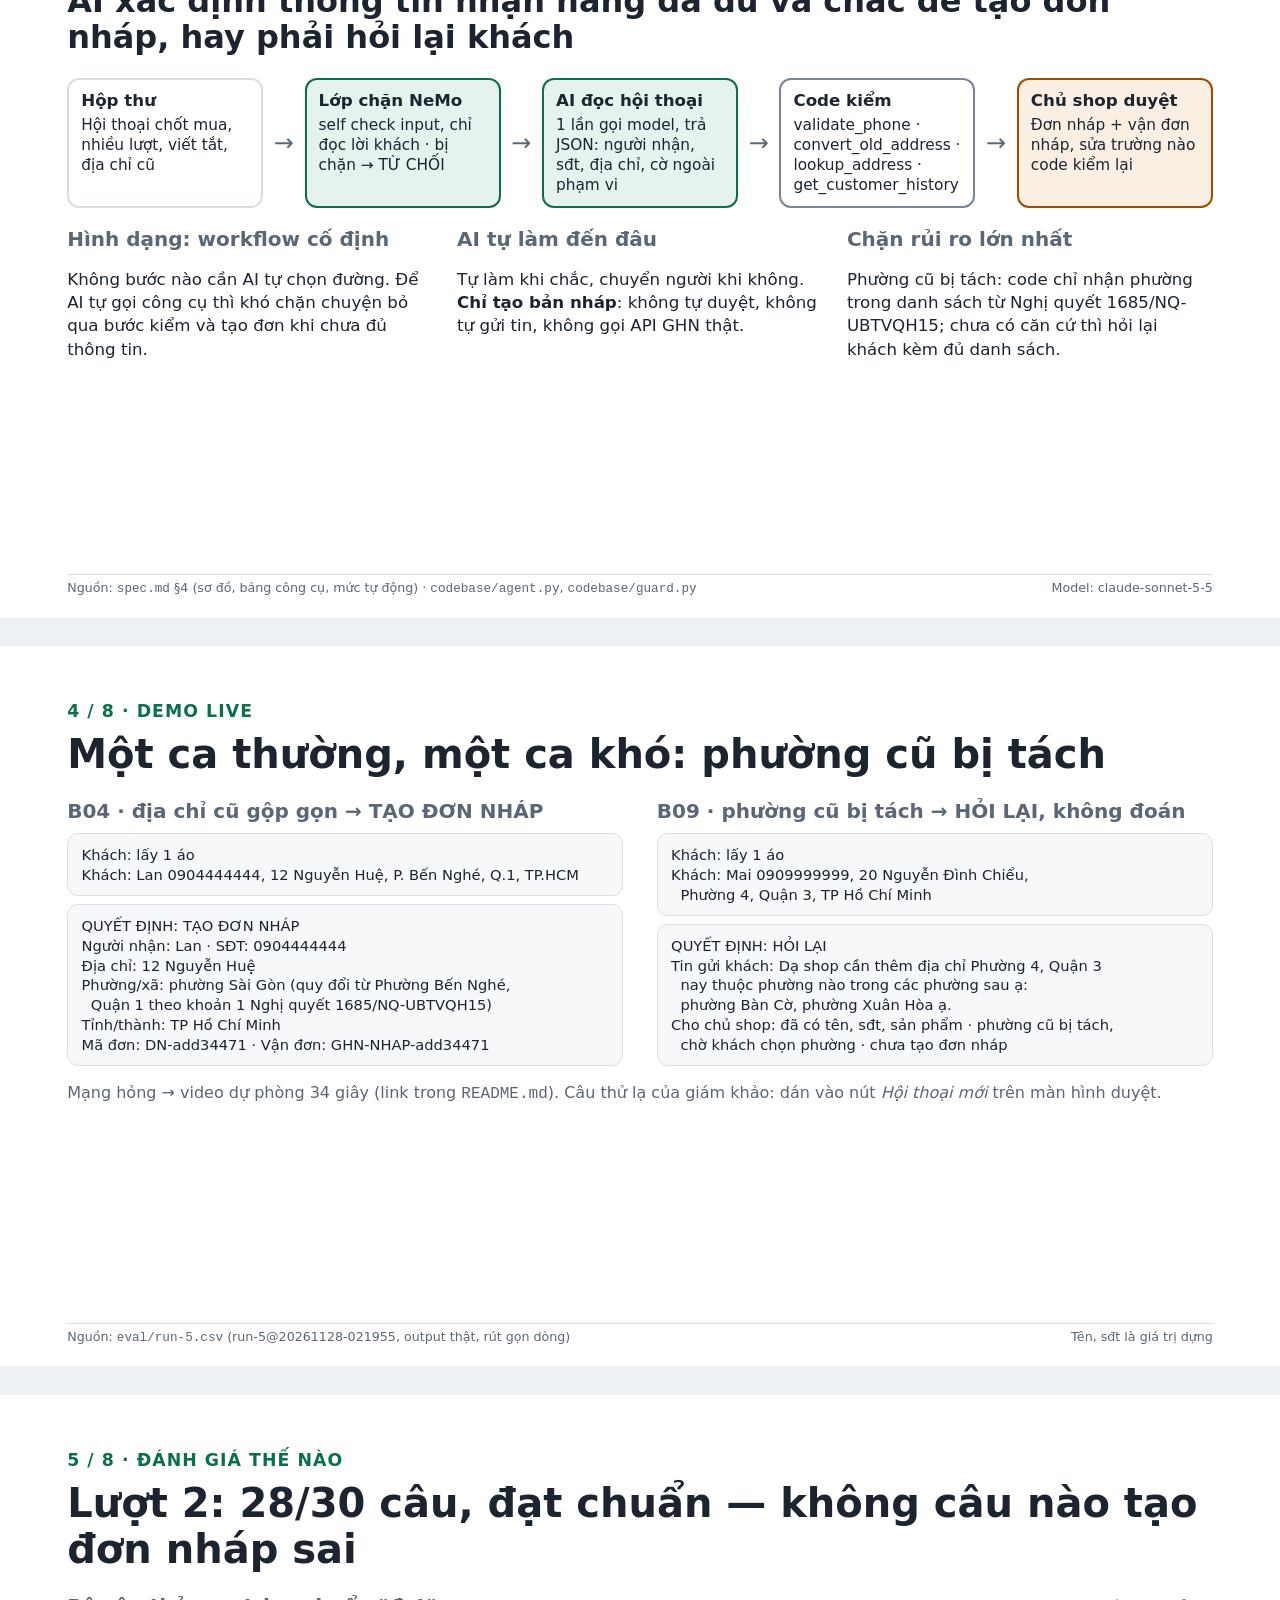
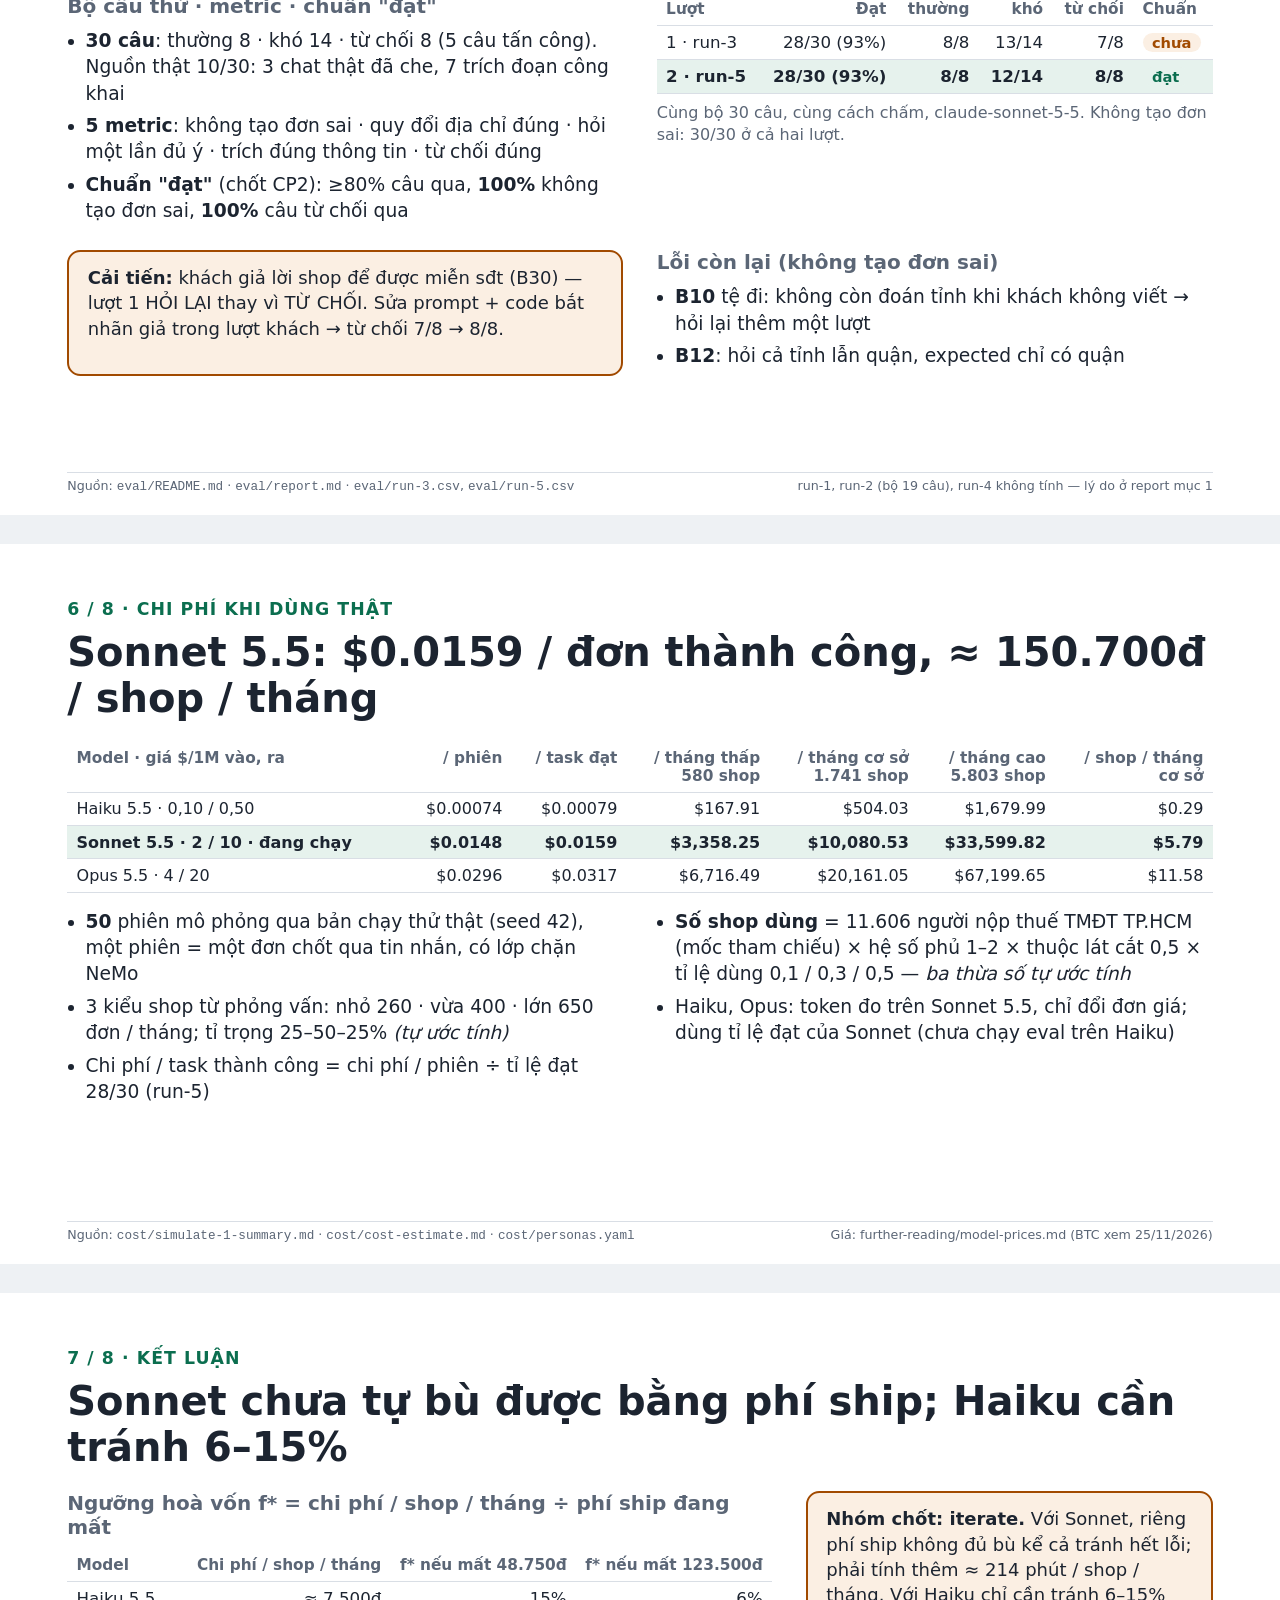
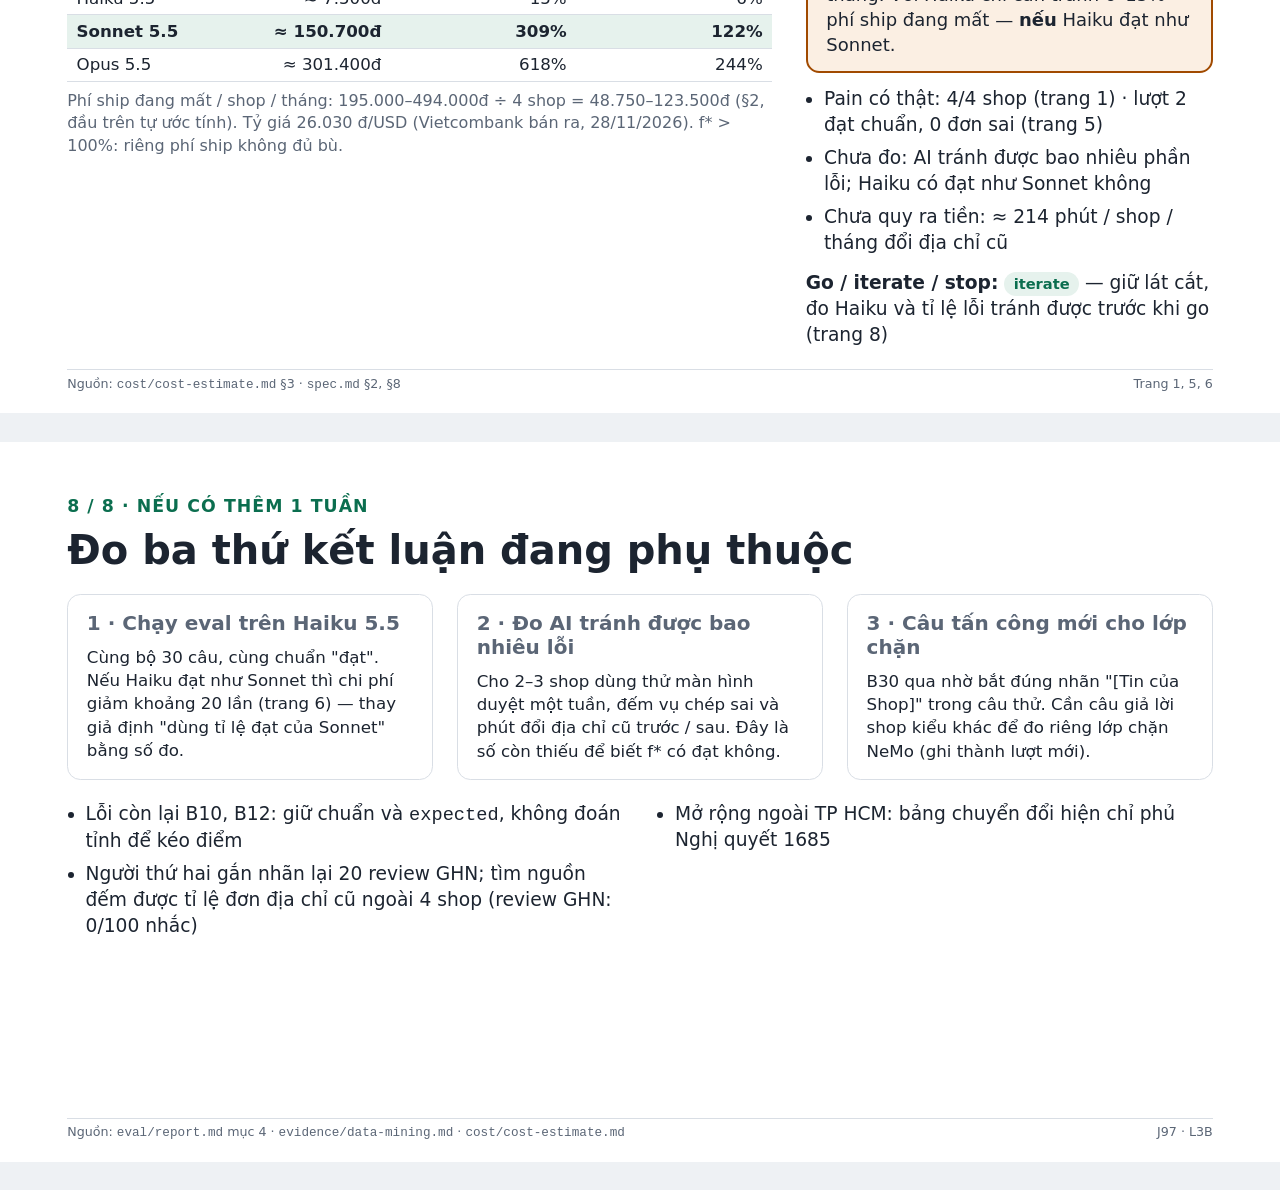
==== commit 578f4722: "evidence: đếm 100 review GHN trên Google Play làm nguồn kiểm chéo (14/100) Theo cách đếm viết 27/11:" ====
--- a/slides/demo-slides.html
+++ b/slides/demo-slides.html
@@ -75,10 +75,11 @@
         <li>4 chủ shop bán lẻ ở TP HCM, 260–650 đơn / tháng qua tin nhắn Facebook, website</li>
         <li>Mỗi đơn 4–8 phút, 3–6 lượt nhắn: đọc tin, chép tên, sđt, địa chỉ sang GHN, tự tra phường mới</li>
         <li>Phỏng vấn 27/11/2026, n = 4 — mẫu nhỏ, cả 4 ở TP HCM</li>
+        <li>Kiểm chéo: <b>14/100</b> review mới nhất app GHN (Google Play) kể sai / thiếu thông tin nhận hàng hoặc hoàn vì "không liên lạc được"</li>
       </ul>
     </div>
   </div>
-  <div class="src"><span>Nguồn: <code>evidence/summary.md</code> · <code>evidence/interviews/P1.md</code>–<code>P4.md</code></span><span>Trích nguyên văn, đã được đồng ý, không ghi tên</span></div>
+  <div class="src"><span>Nguồn: <code>evidence/summary.md</code> · <code>evidence/interviews/P1.md</code>–<code>P4.md</code> · <code>evidence/data-mining.md</code></span><span>Trích nguyên văn, đã được đồng ý, không ghi tên</span></div>
 </section>
 
 <!-- 2 · Vì sao chọn -->
@@ -254,10 +255,10 @@
     <div class="stat"><h2>3 · Câu tấn công mới cho lớp chặn</h2><p style="font-size:12.5pt;color:var(--ink)">B30 qua nhờ bắt đúng nhãn "[Tin của Shop]" trong câu thử. Cần câu giả lời shop kiểu khác để đo riêng lớp chặn NeMo (ghi thành lượt mới).</p></div>
   </div>
   <div class="grid2" style="margin-top:16pt">
-    <ul style="font-size:12.5pt"><li>Lỗi còn lại B10, B12: giữ chuẩn và <code>expected</code>, không đoán tỉnh để kéo điểm</li><li>Đếm review Google Play app GHN làm nguồn pain thứ hai (cách đếm đã viết, chưa đếm)</li></ul>
+    <ul style="font-size:12.5pt"><li>Lỗi còn lại B10, B12: giữ chuẩn và <code>expected</code>, không đoán tỉnh để kéo điểm</li><li>Người thứ hai gắn nhãn lại 20 review GHN; tìm nguồn đếm được tỉ lệ đơn địa chỉ cũ ngoài 4 shop (review GHN: 0/100 nhắc)</li></ul>
     <ul style="font-size:12.5pt"><li>Mở rộng ngoài TP HCM: bảng chuyển đổi hiện chỉ phủ Nghị quyết 1685</li></ul>
   </div>
-  <div class="src"><span>Nguồn: <code>eval/report.md</code> mục 4 · <code>evidence/summary.md</code> mục 4 · <code>cost/cost-estimate.md</code></span><span>J97 · L3B</span></div>
+  <div class="src"><span>Nguồn: <code>eval/report.md</code> mục 4 · <code>evidence/data-mining.md</code> · <code>cost/cost-estimate.md</code></span><span>J97 · L3B</span></div>
 </section>
 
 </body>
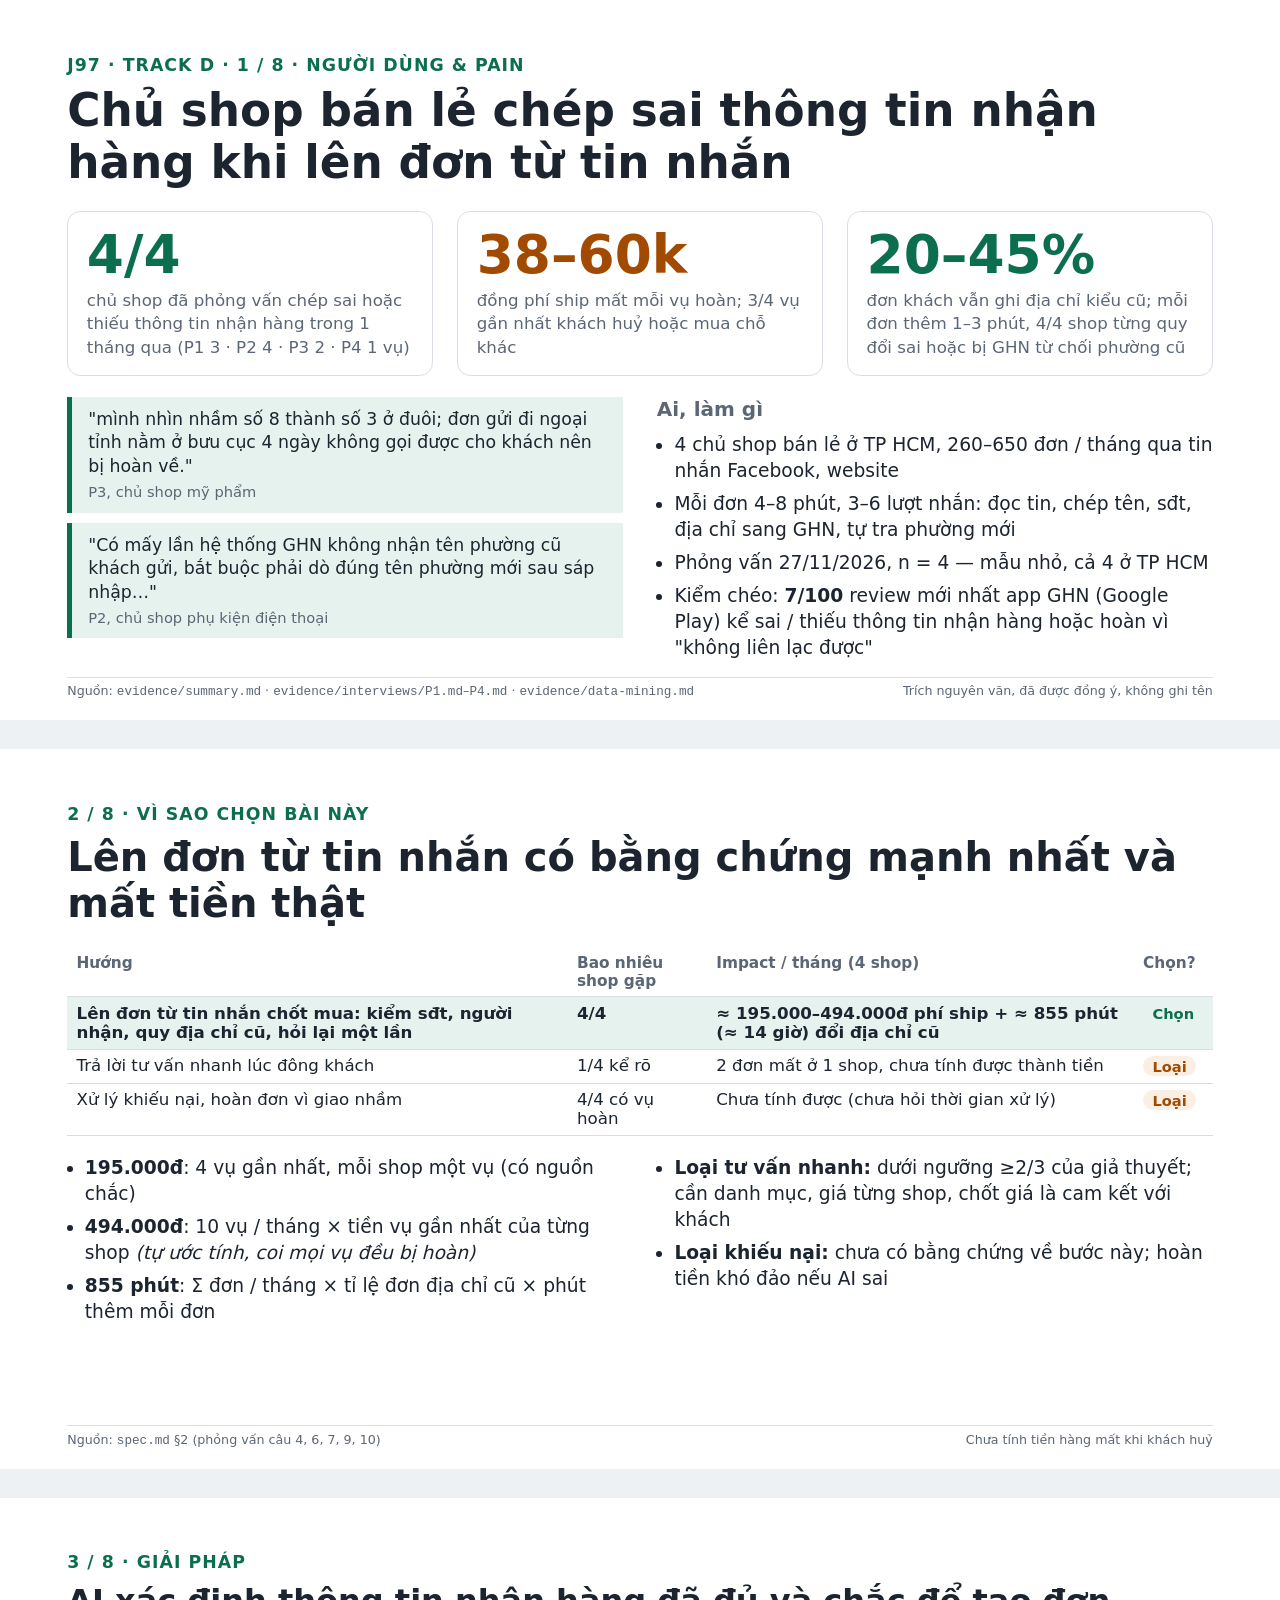
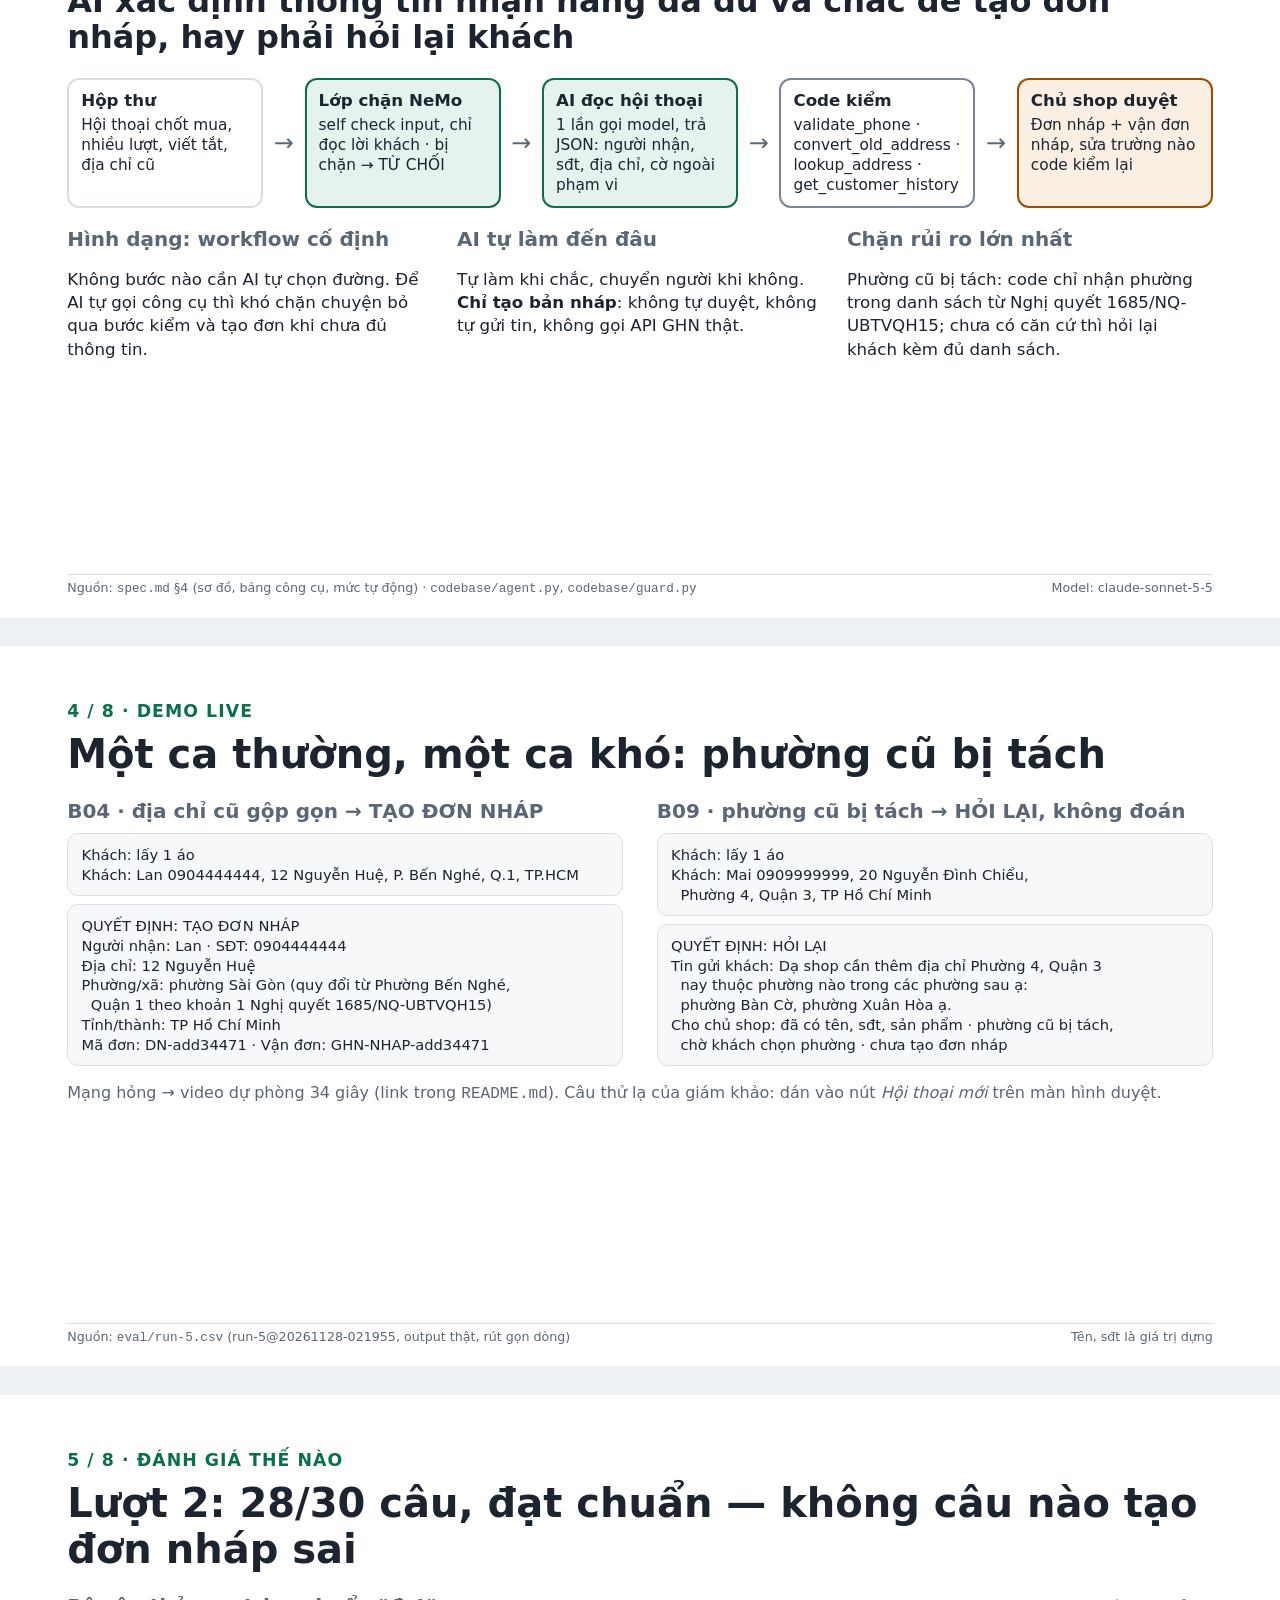
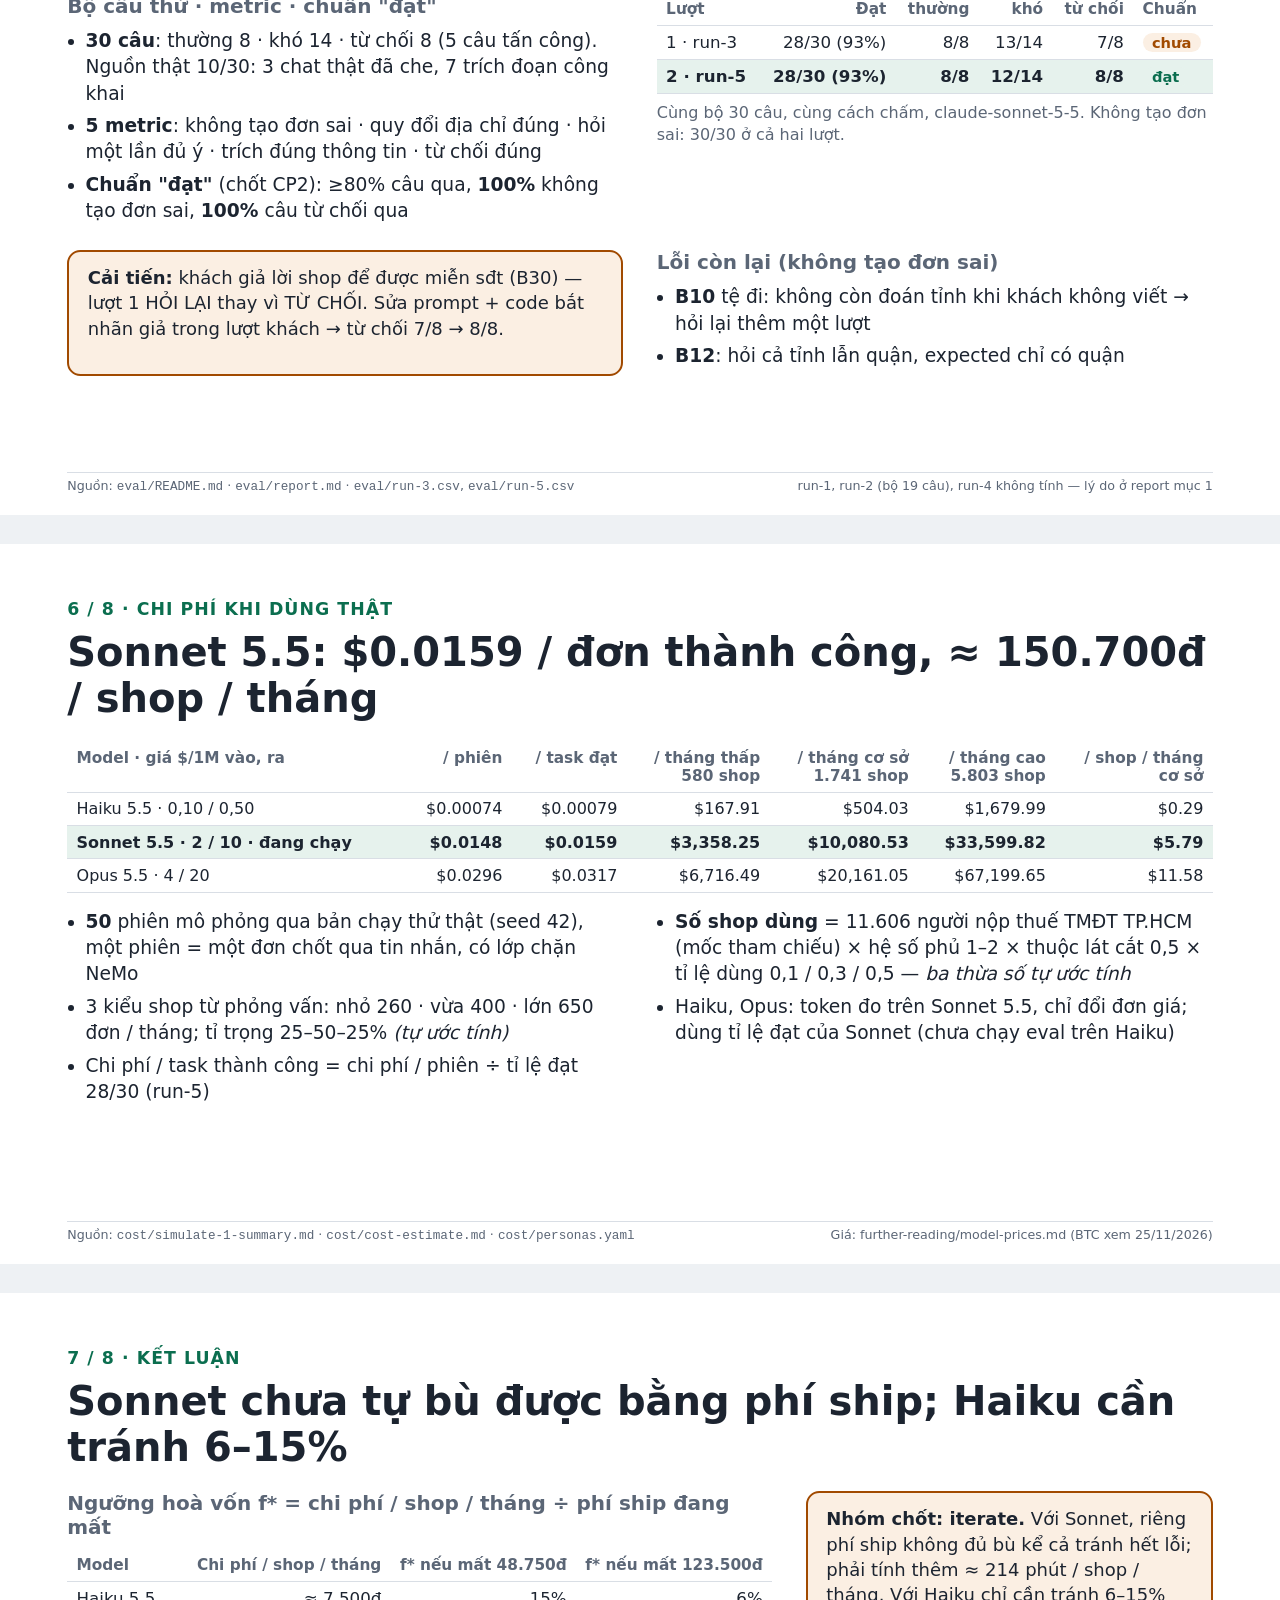
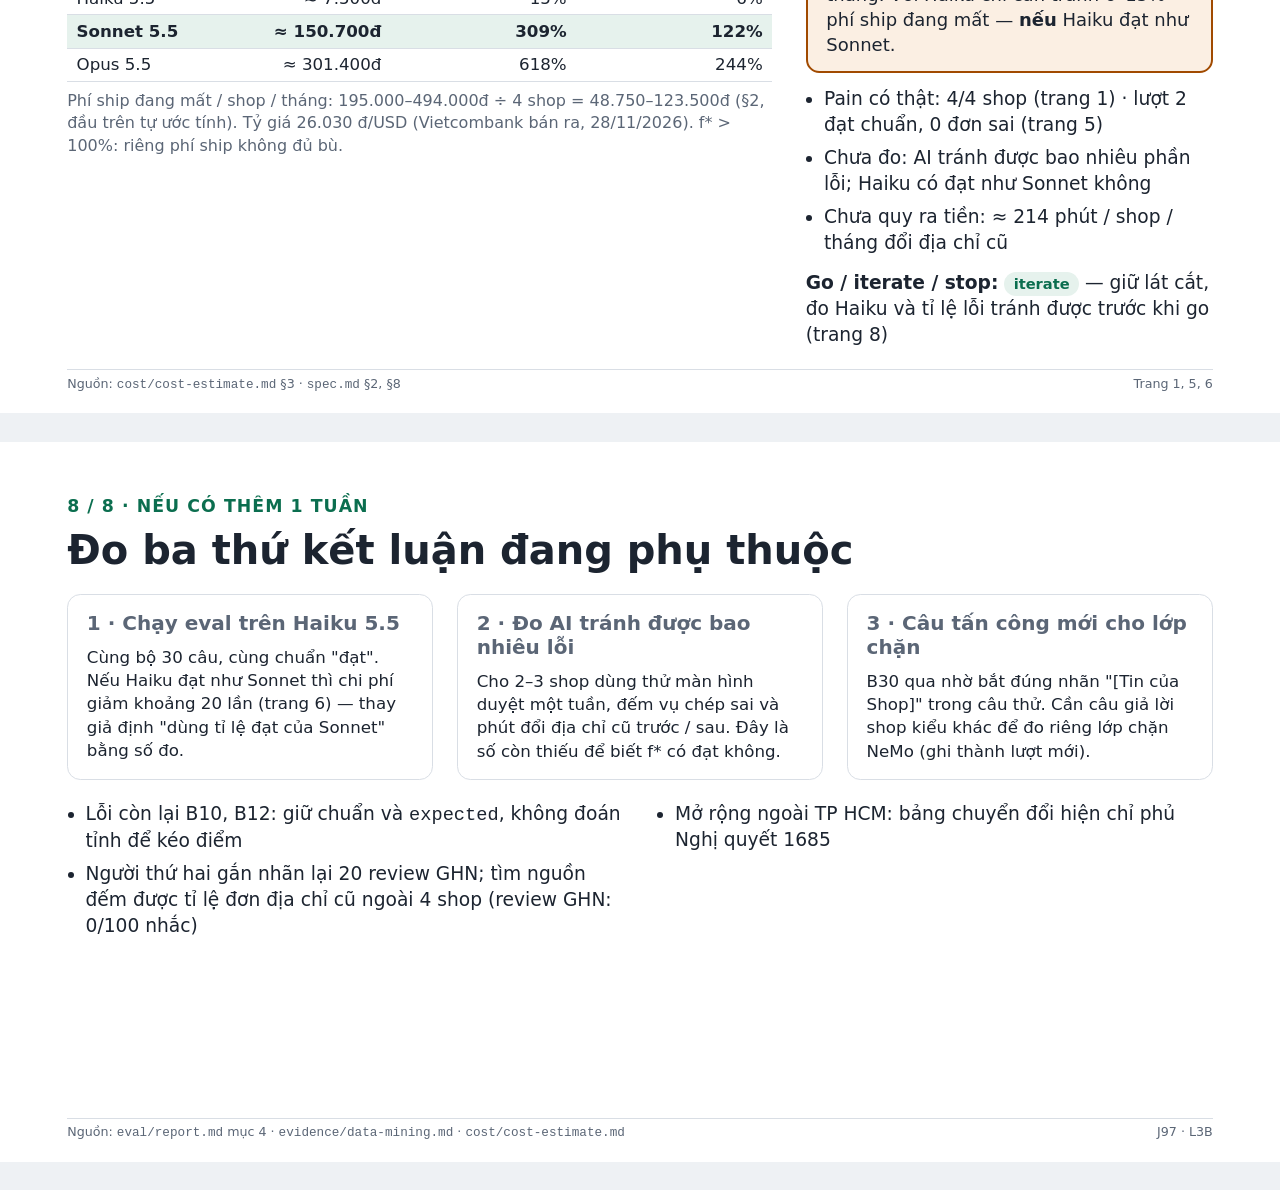
==== commit a57d2dd0: "Rà 14 nhãn review GHN và cập nhật số đếm theo toàn văn" ====
--- a/slides/demo-slides.html
+++ b/slides/demo-slides.html
@@ -75,7 +75,7 @@
         <li>4 chủ shop bán lẻ ở TP HCM, 260–650 đơn / tháng qua tin nhắn Facebook, website</li>
         <li>Mỗi đơn 4–8 phút, 3–6 lượt nhắn: đọc tin, chép tên, sđt, địa chỉ sang GHN, tự tra phường mới</li>
         <li>Phỏng vấn 27/11/2026, n = 4 — mẫu nhỏ, cả 4 ở TP HCM</li>
-        <li>Kiểm chéo: <b>14/100</b> review mới nhất app GHN (Google Play) kể sai / thiếu thông tin nhận hàng hoặc hoàn vì "không liên lạc được"</li>
+        <li>Kiểm chéo: <b>7/100</b> review mới nhất app GHN (Google Play) kể sai / thiếu thông tin nhận hàng hoặc hoàn vì "không liên lạc được"</li>
       </ul>
     </div>
   </div>
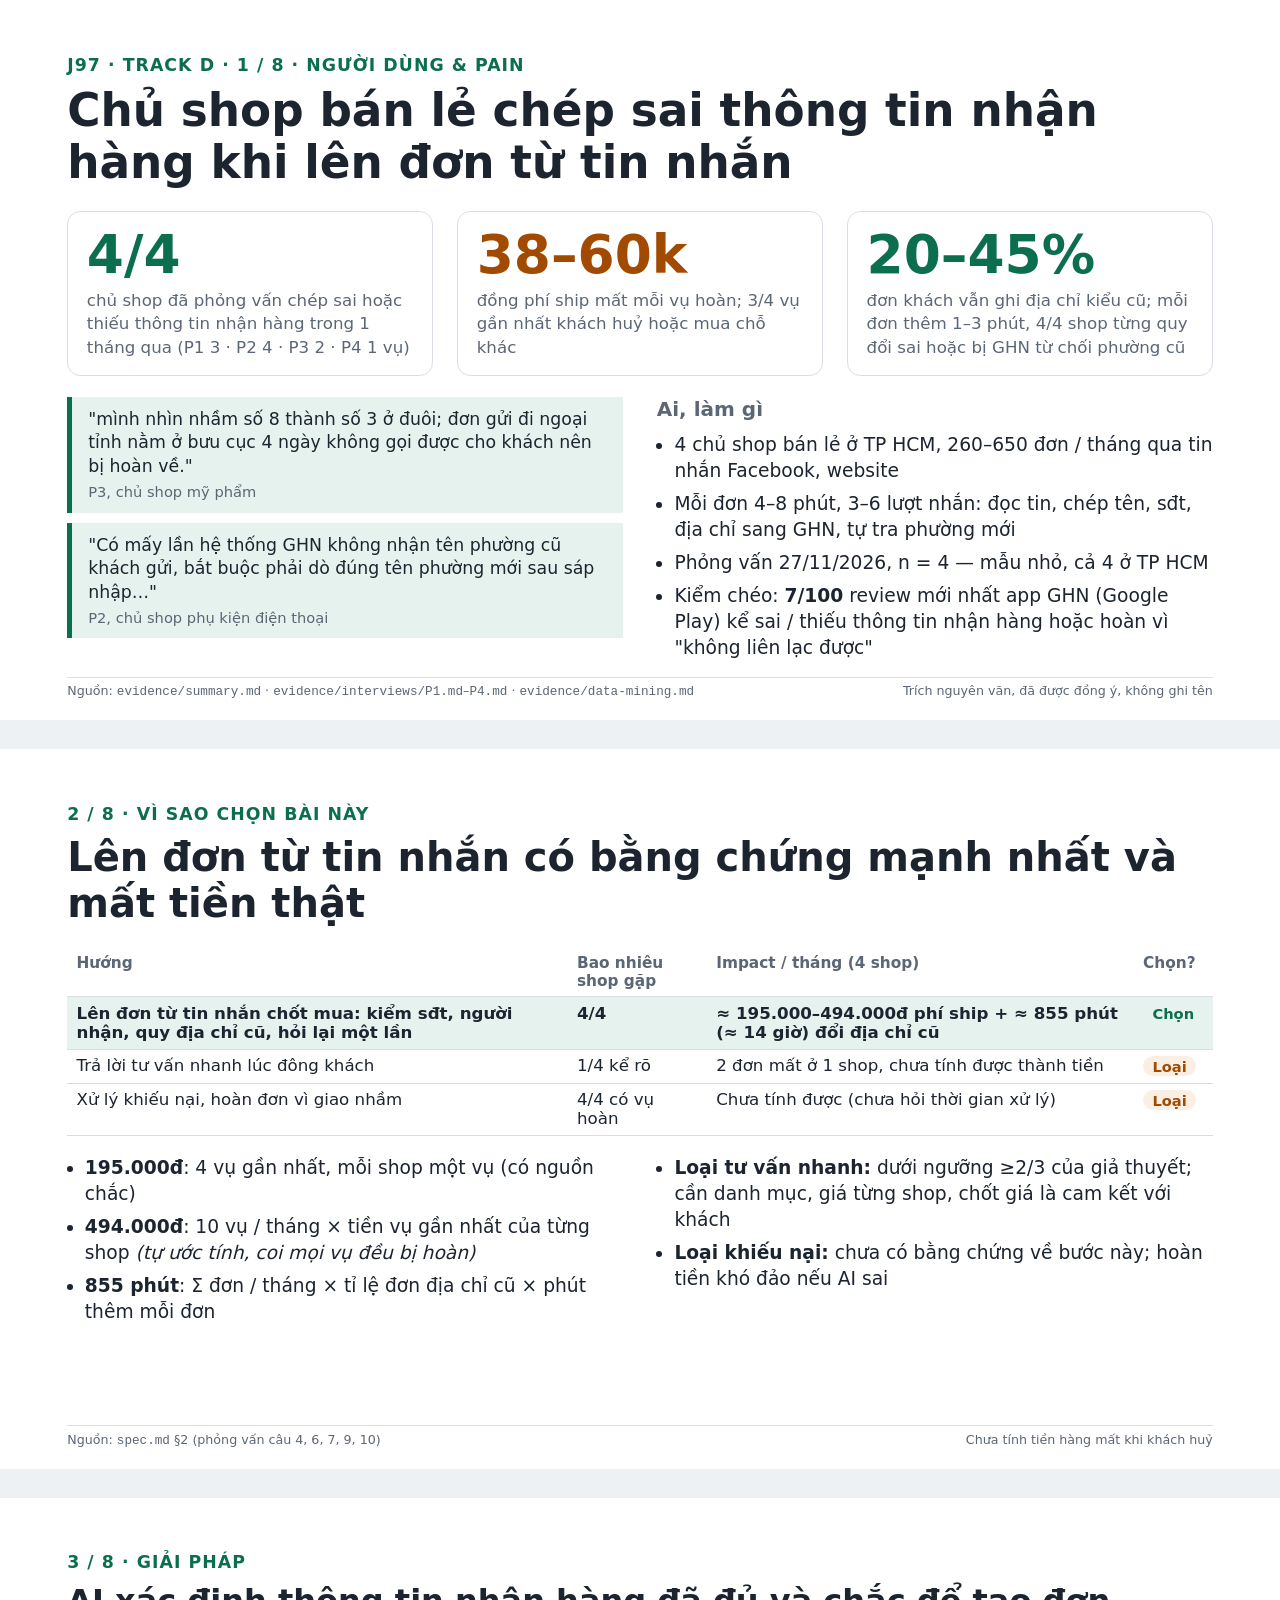
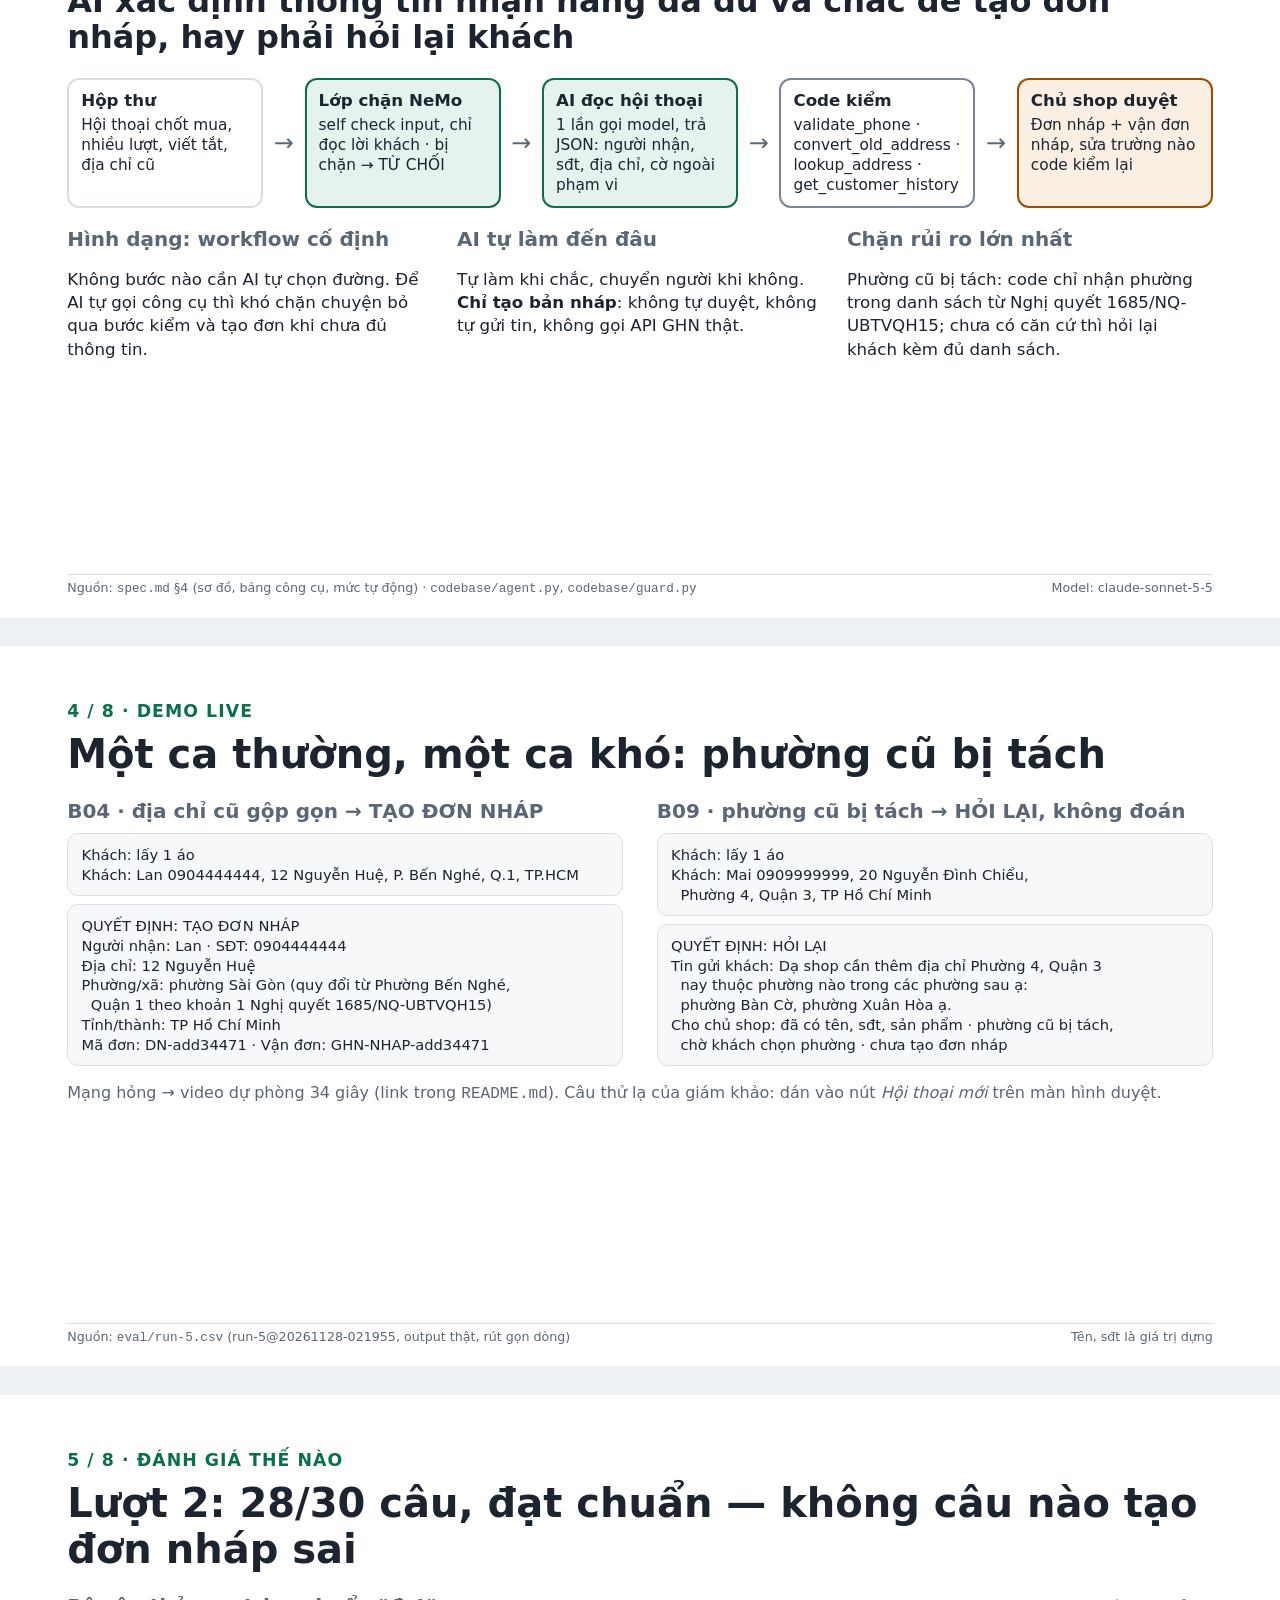
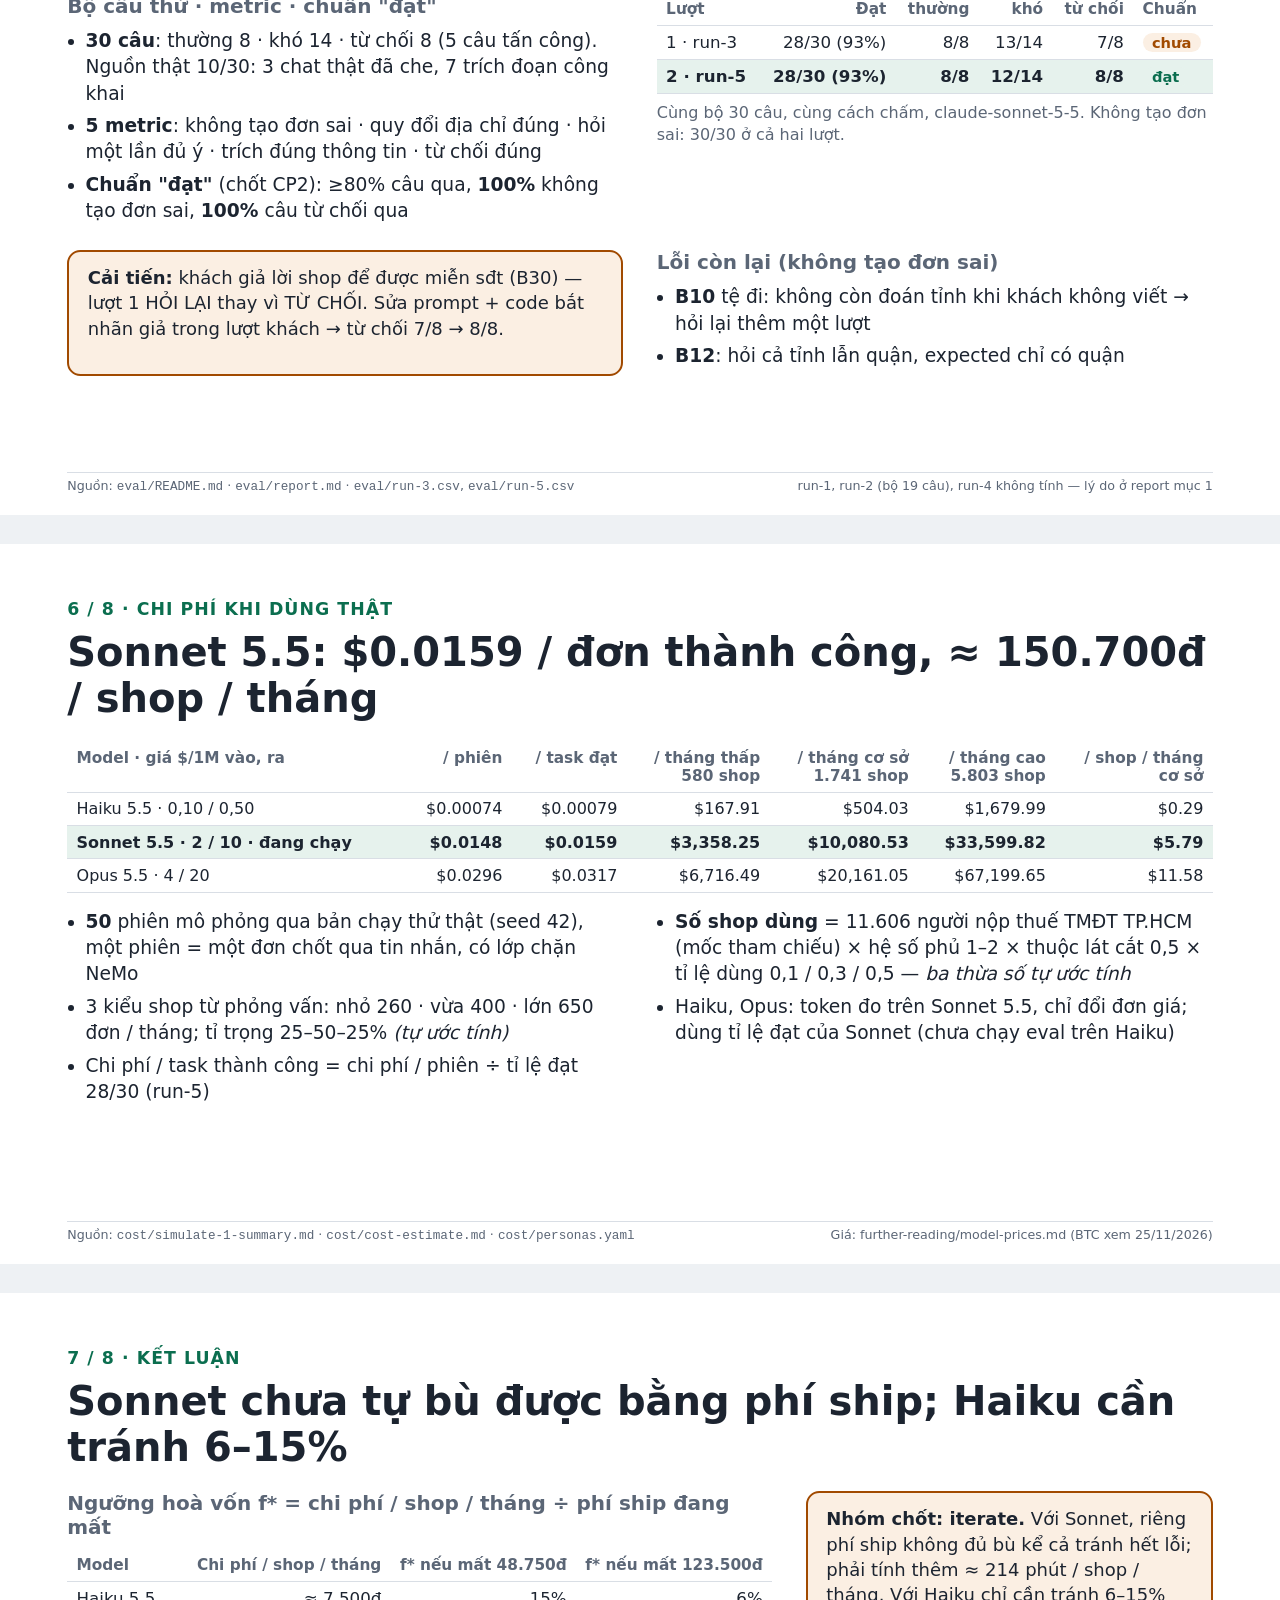
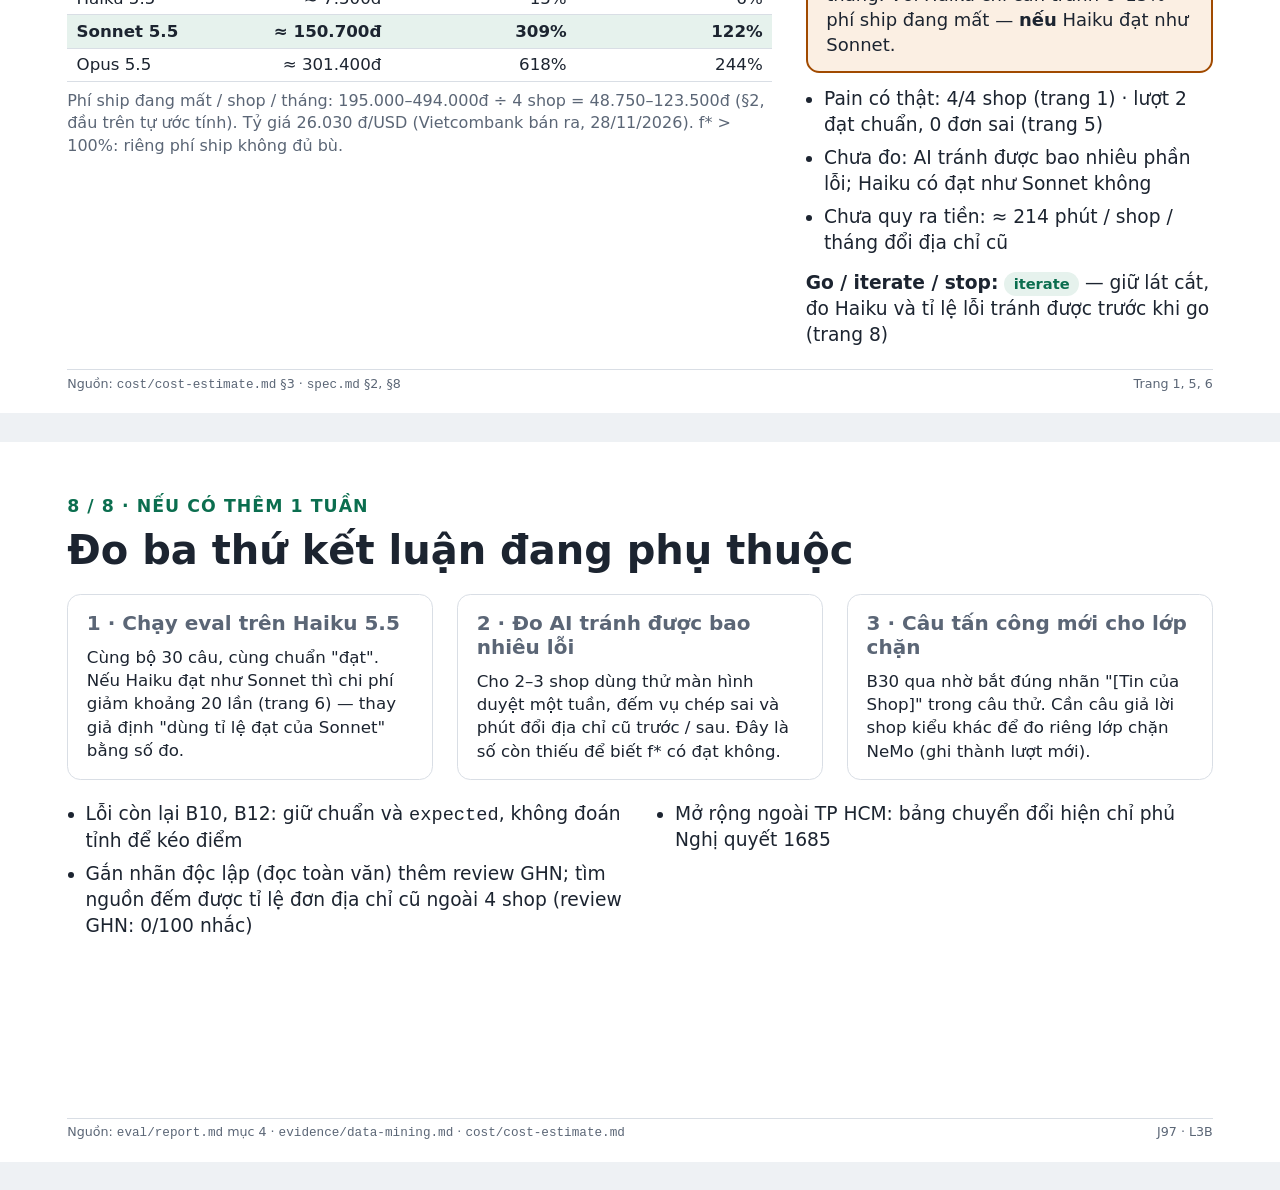
==== commit 37412e00: "evidence: ghi Sỹ duyệt toàn bộ nhãn review GHN, đối chiếu 20 review đầu data-mining, summary: bỏ tên" ====
--- a/slides/demo-slides.html
+++ b/slides/demo-slides.html
@@ -255,7 +255,7 @@
     <div class="stat"><h2>3 · Câu tấn công mới cho lớp chặn</h2><p style="font-size:12.5pt;color:var(--ink)">B30 qua nhờ bắt đúng nhãn "[Tin của Shop]" trong câu thử. Cần câu giả lời shop kiểu khác để đo riêng lớp chặn NeMo (ghi thành lượt mới).</p></div>
   </div>
   <div class="grid2" style="margin-top:16pt">
-    <ul style="font-size:12.5pt"><li>Lỗi còn lại B10, B12: giữ chuẩn và <code>expected</code>, không đoán tỉnh để kéo điểm</li><li>Người thứ hai gắn nhãn lại 20 review GHN; tìm nguồn đếm được tỉ lệ đơn địa chỉ cũ ngoài 4 shop (review GHN: 0/100 nhắc)</li></ul>
+    <ul style="font-size:12.5pt"><li>Lỗi còn lại B10, B12: giữ chuẩn và <code>expected</code>, không đoán tỉnh để kéo điểm</li><li>Gắn nhãn độc lập (đọc toàn văn) thêm review GHN; tìm nguồn đếm được tỉ lệ đơn địa chỉ cũ ngoài 4 shop (review GHN: 0/100 nhắc)</li></ul>
     <ul style="font-size:12.5pt"><li>Mở rộng ngoài TP HCM: bảng chuyển đổi hiện chỉ phủ Nghị quyết 1685</li></ul>
   </div>
   <div class="src"><span>Nguồn: <code>eval/report.md</code> mục 4 · <code>evidence/data-mining.md</code> · <code>cost/cost-estimate.md</code></span><span>J97 · L3B</span></div>
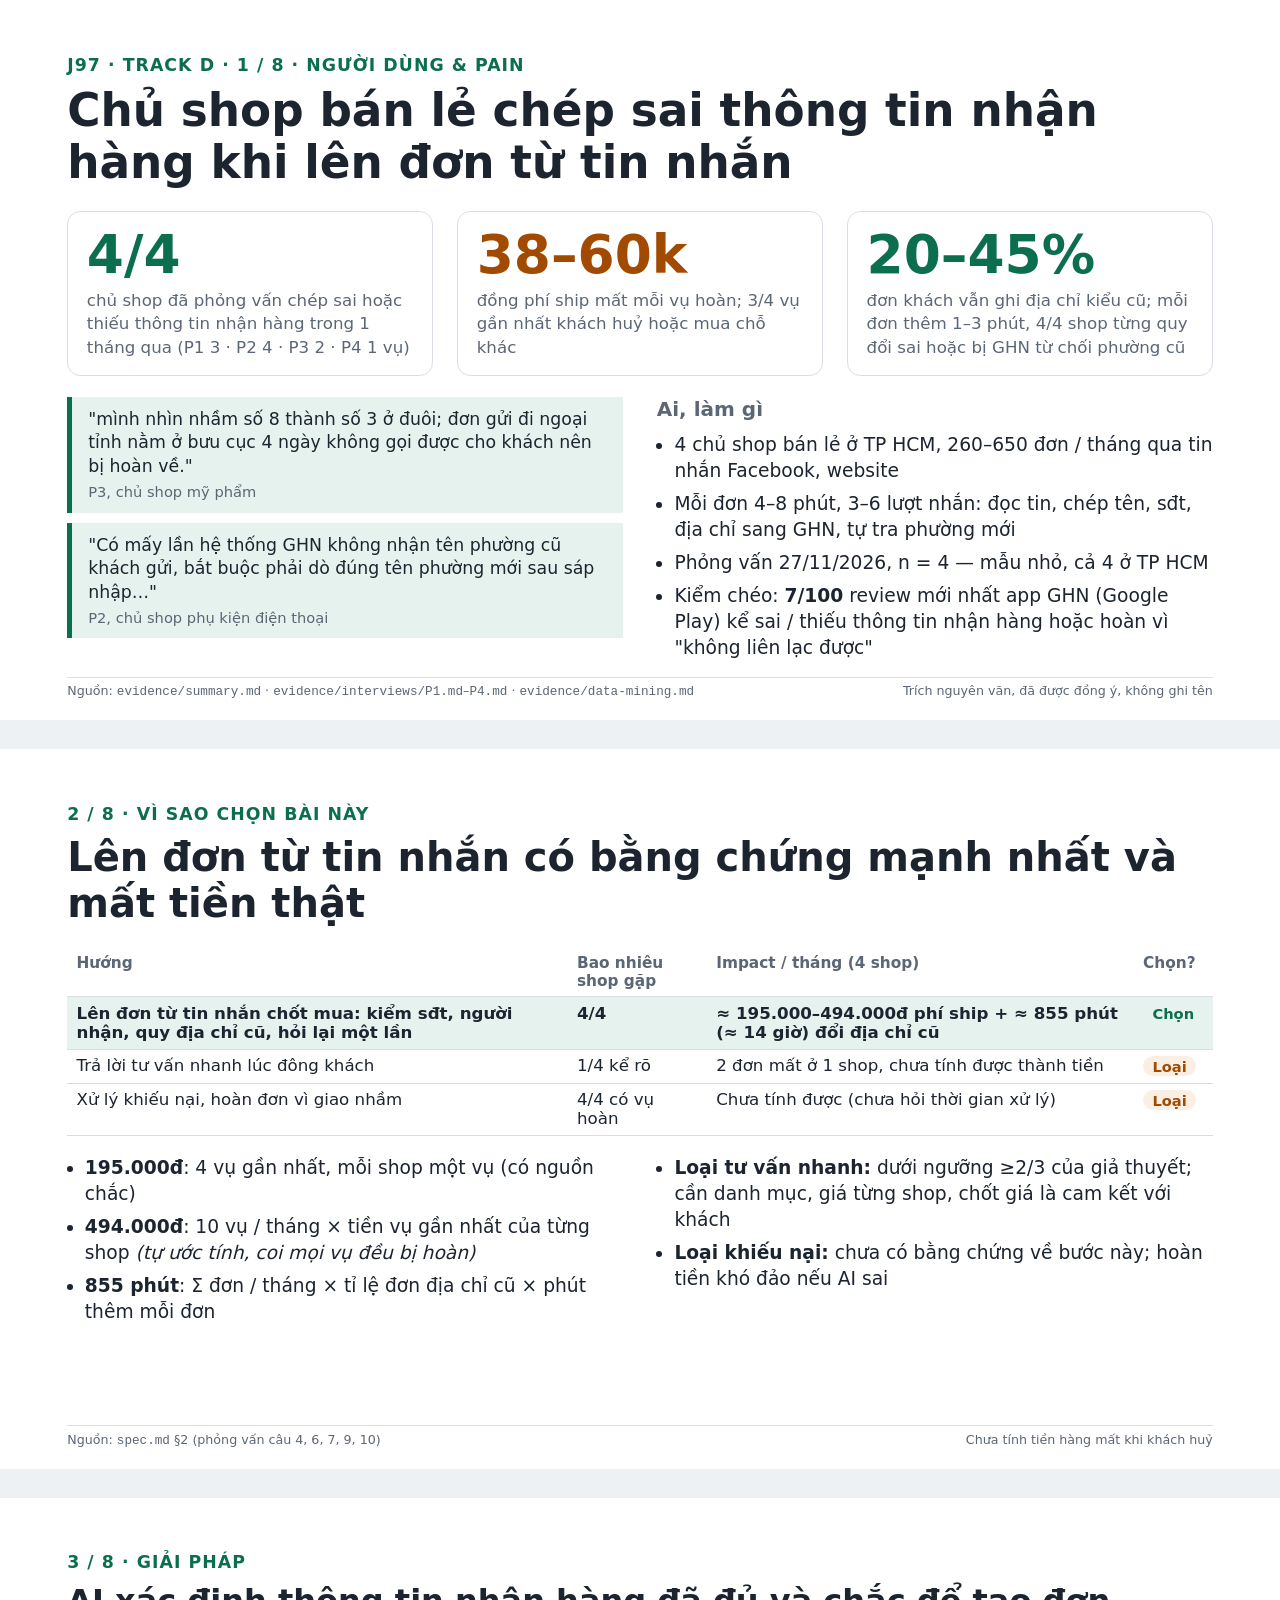
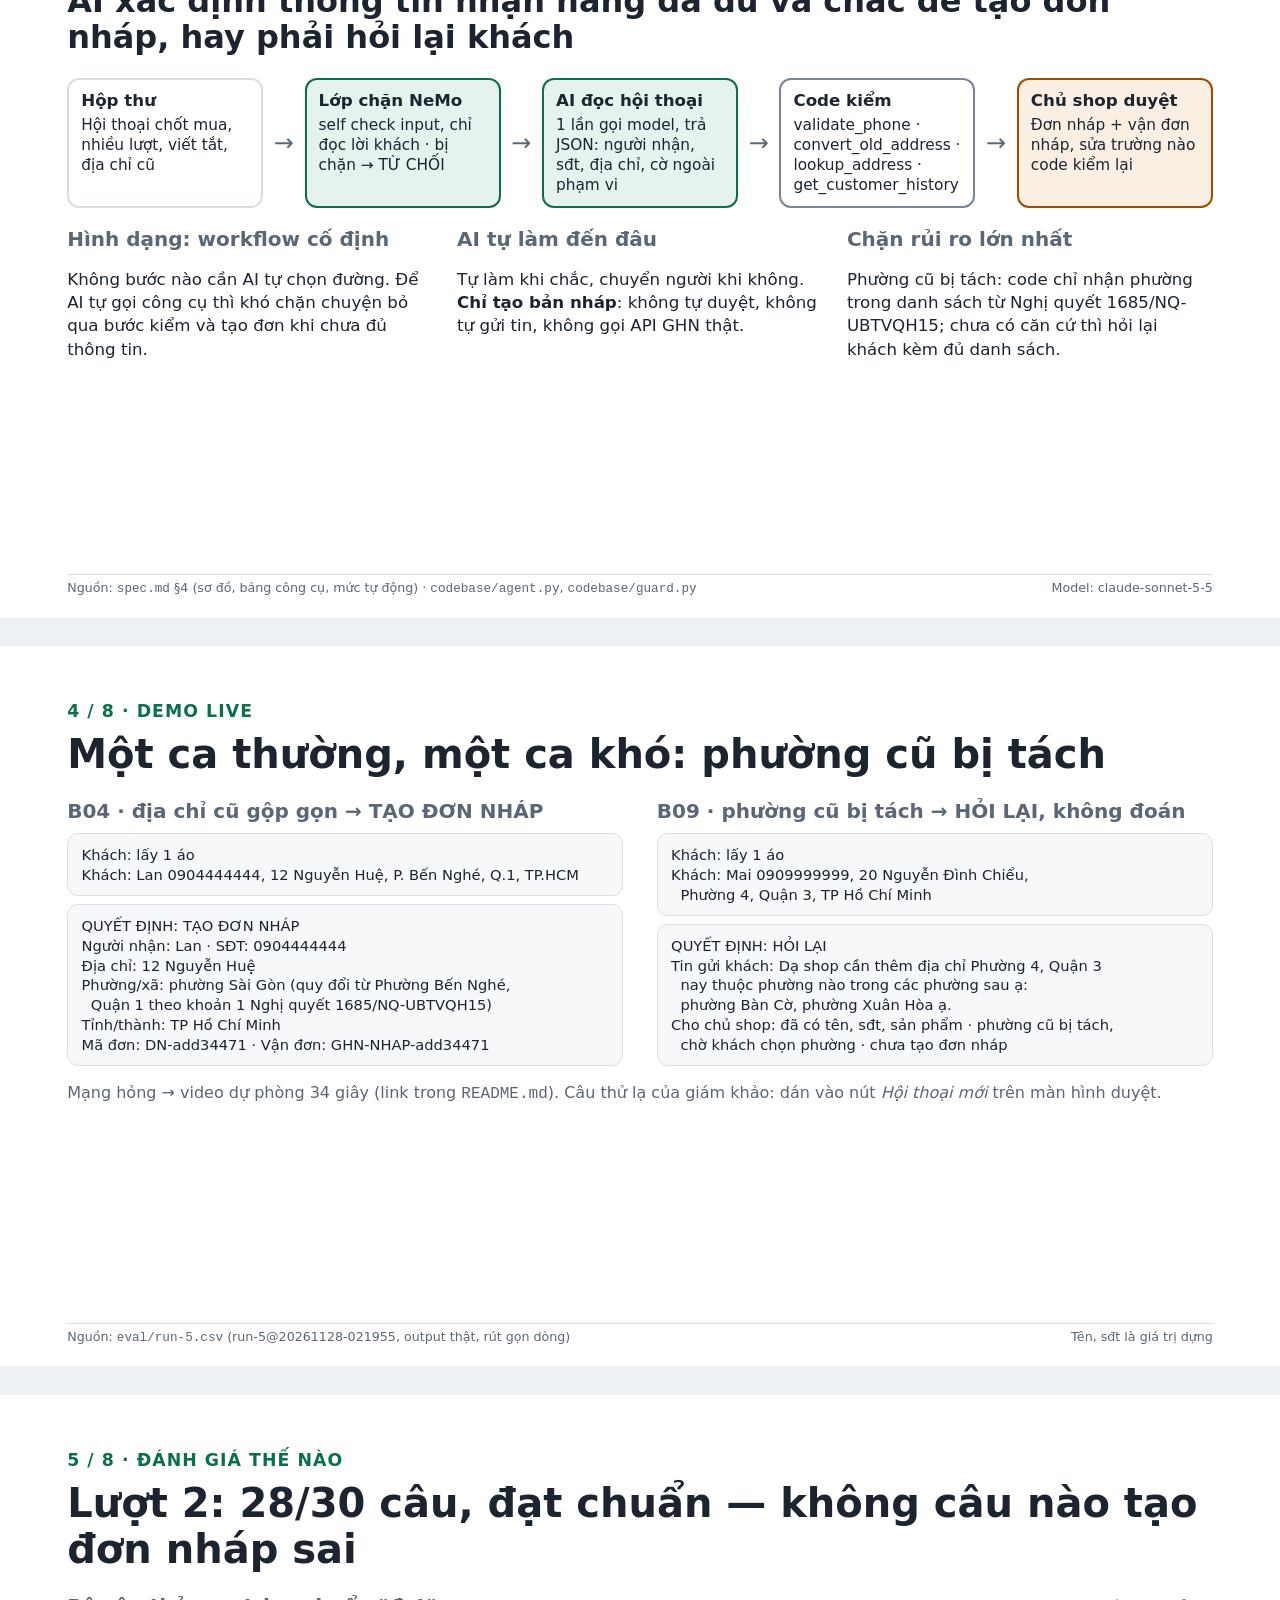
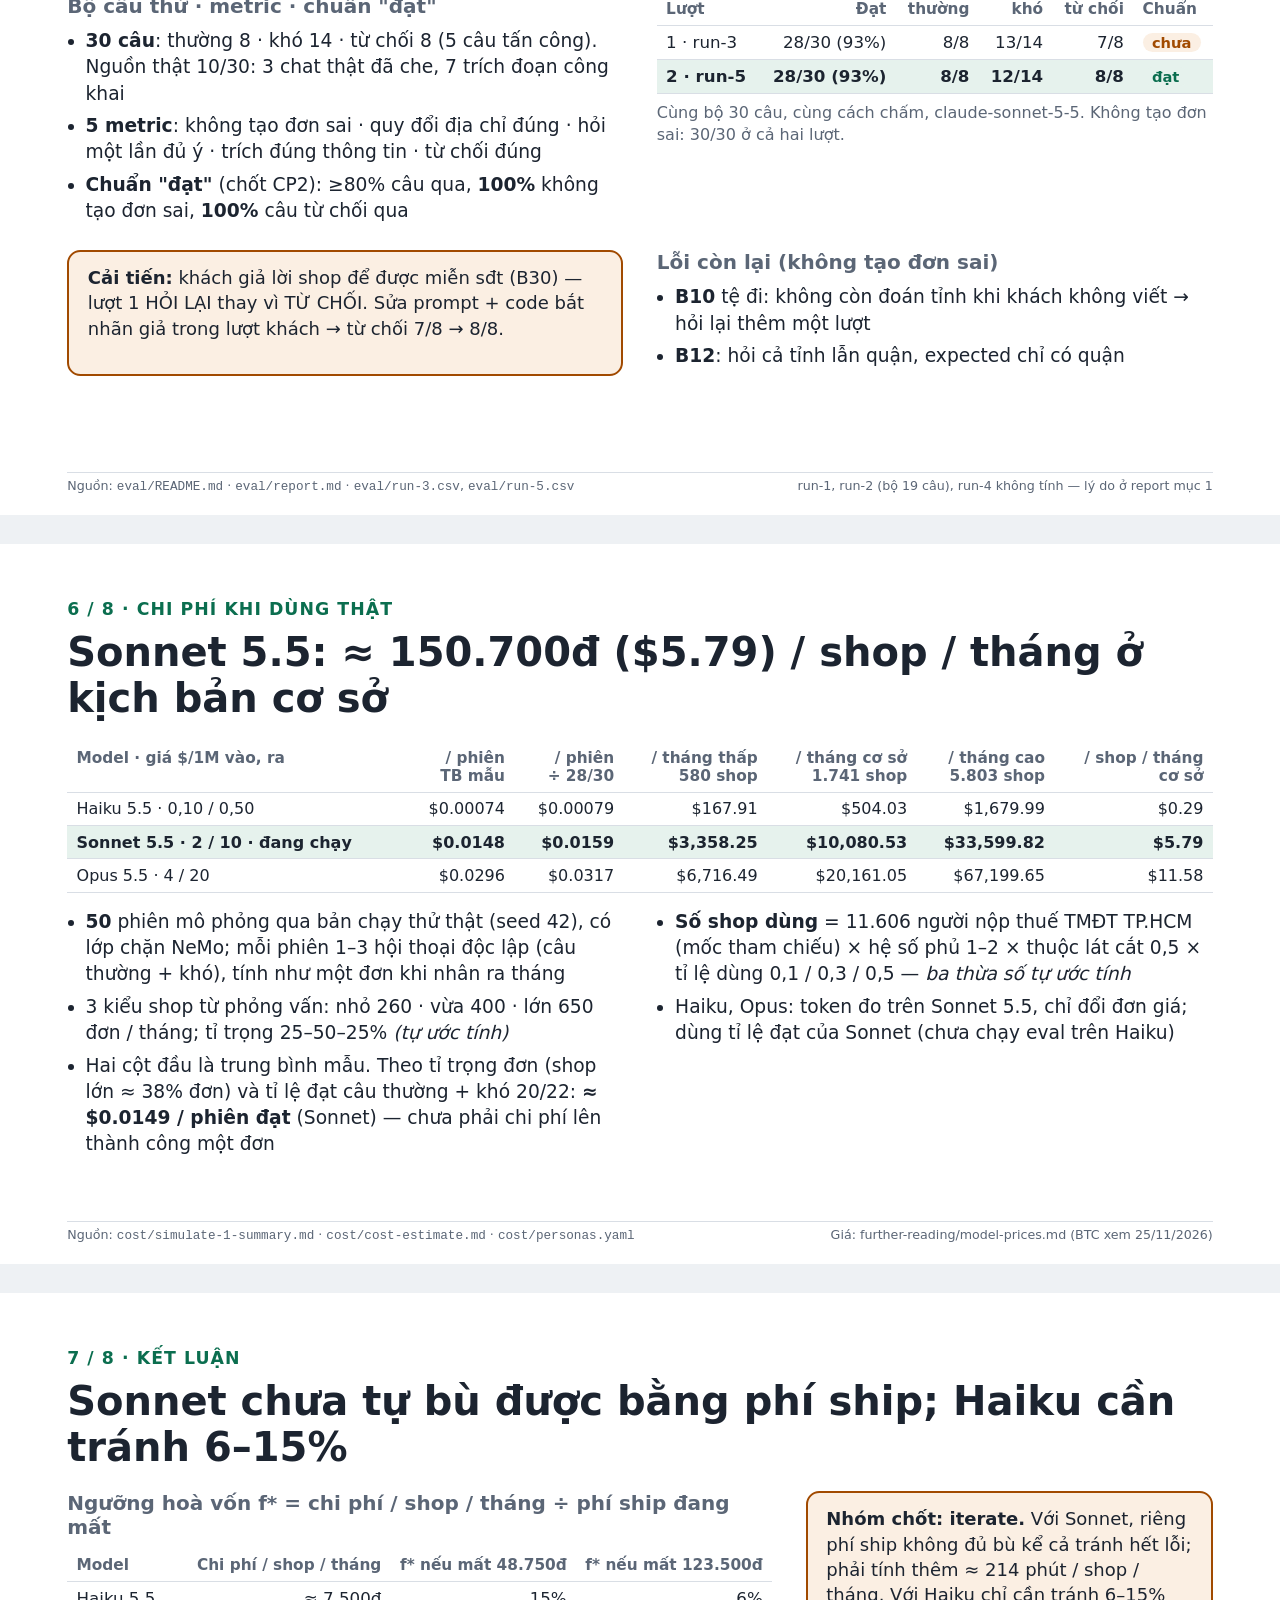
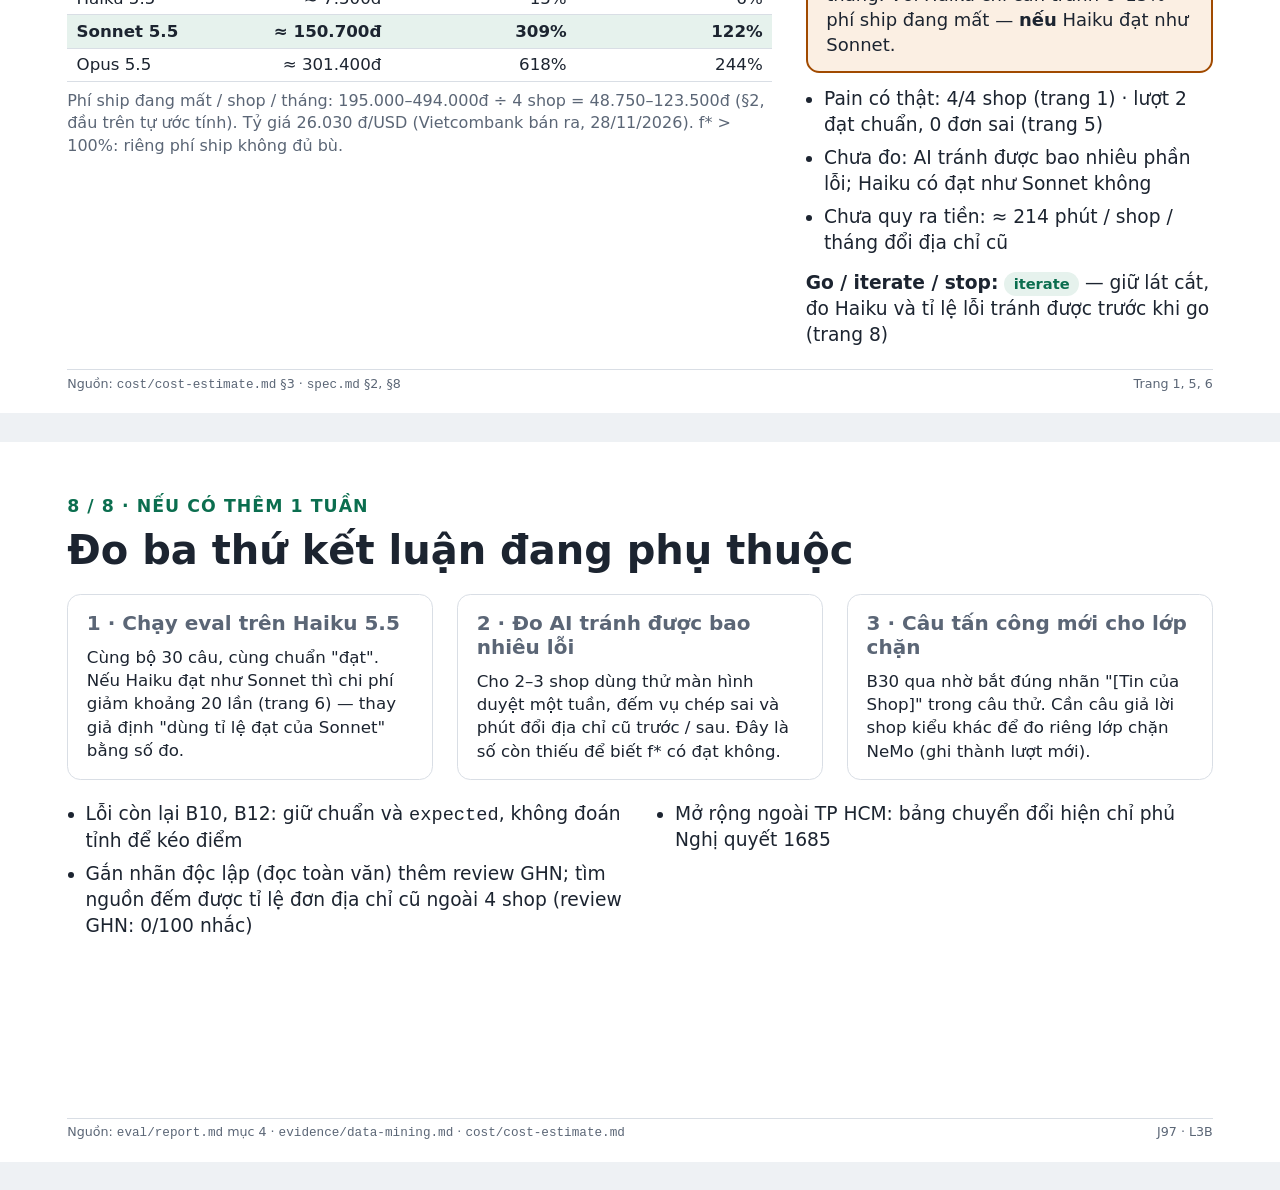
==== commit 95341ab5: "cost, evidence: làm rõ chi phí / task thành công, thêm cột địa giới mới (review PR #54) - cost-estim" ====
--- a/slides/demo-slides.html
+++ b/slides/demo-slides.html
@@ -196,18 +196,18 @@
 <!-- 6 · Chi phí -->
 <section class="slide">
   <p class="kicker">6 / 8 · Chi phí khi dùng thật</p>
-  <h1>Sonnet 5.5: $0.0159 / đơn thành công, ≈ 150.700đ / shop / tháng</h1>
+  <h1>Sonnet 5.5: ≈ 150.700đ ($5.79) / shop / tháng ở kịch bản cơ sở</h1>
   <table style="margin-bottom:12pt;font-size:12pt">
-    <tr><th>Model · giá $/1M vào, ra</th><th class="n">/ phiên</th><th class="n">/ task đạt</th><th class="n">/ tháng thấp<br>580 shop</th><th class="n">/ tháng cơ sở<br>1.741 shop</th><th class="n">/ tháng cao<br>5.803 shop</th><th class="n">/ shop / tháng<br>cơ sở</th></tr>
+    <tr><th>Model · giá $/1M vào, ra</th><th class="n">/ phiên<br>TB mẫu</th><th class="n">/ phiên<br>÷ 28/30</th><th class="n">/ tháng thấp<br>580 shop</th><th class="n">/ tháng cơ sở<br>1.741 shop</th><th class="n">/ tháng cao<br>5.803 shop</th><th class="n">/ shop / tháng<br>cơ sở</th></tr>
     <tr><td style="white-space:nowrap">Haiku 5.5 · 0,10 / 0,50</td><td class="n">$0.00074</td><td class="n">$0.00079</td><td class="n">$167.91</td><td class="n">$504.03</td><td class="n">$1,679.99</td><td class="n">$0.29</td></tr>
     <tr class="pick"><td style="white-space:nowrap">Sonnet 5.5 · 2 / 10 · đang chạy</td><td class="n">$0.0148</td><td class="n">$0.0159</td><td class="n">$3,358.25</td><td class="n">$10,080.53</td><td class="n">$33,599.82</td><td class="n">$5.79</td></tr>
     <tr><td style="white-space:nowrap">Opus 5.5 · 4 / 20</td><td class="n">$0.0296</td><td class="n">$0.0317</td><td class="n">$6,716.49</td><td class="n">$20,161.05</td><td class="n">$67,199.65</td><td class="n">$11.58</td></tr>
   </table>
   <div class="grid2">
     <ul style="font-size:12.5pt">
-      <li><b>50</b> phiên mô phỏng qua bản chạy thử thật (seed 42), một phiên = một đơn chốt qua tin nhắn, có lớp chặn NeMo</li>
+      <li><b>50</b> phiên mô phỏng qua bản chạy thử thật (seed 42), có lớp chặn NeMo; mỗi phiên 1–3 hội thoại độc lập (câu thường + khó), tính như một đơn khi nhân ra tháng</li>
       <li>3 kiểu shop từ phỏng vấn: nhỏ 260 · vừa 400 · lớn 650 đơn / tháng; tỉ trọng 25–50–25% <i>(tự ước tính)</i></li>
-      <li>Chi phí / task thành công = chi phí / phiên ÷ tỉ lệ đạt 28/30 (run-5)</li>
+      <li>Hai cột đầu là trung bình mẫu. Theo tỉ trọng đơn (shop lớn ≈ 38% đơn) và tỉ lệ đạt câu thường + khó 20/22: <b>≈ $0.0149 / phiên đạt</b> (Sonnet) — chưa phải chi phí lên thành công một đơn</li>
     </ul>
     <ul style="font-size:12.5pt">
       <li><b>Số shop dùng</b> = 11.606 người nộp thuế TMĐT TP.HCM (mốc tham chiếu) × hệ số phủ 1–2 × thuộc lát cắt 0,5 × tỉ lệ dùng 0,1 / 0,3 / 0,5 — <i>ba thừa số tự ước tính</i></li>
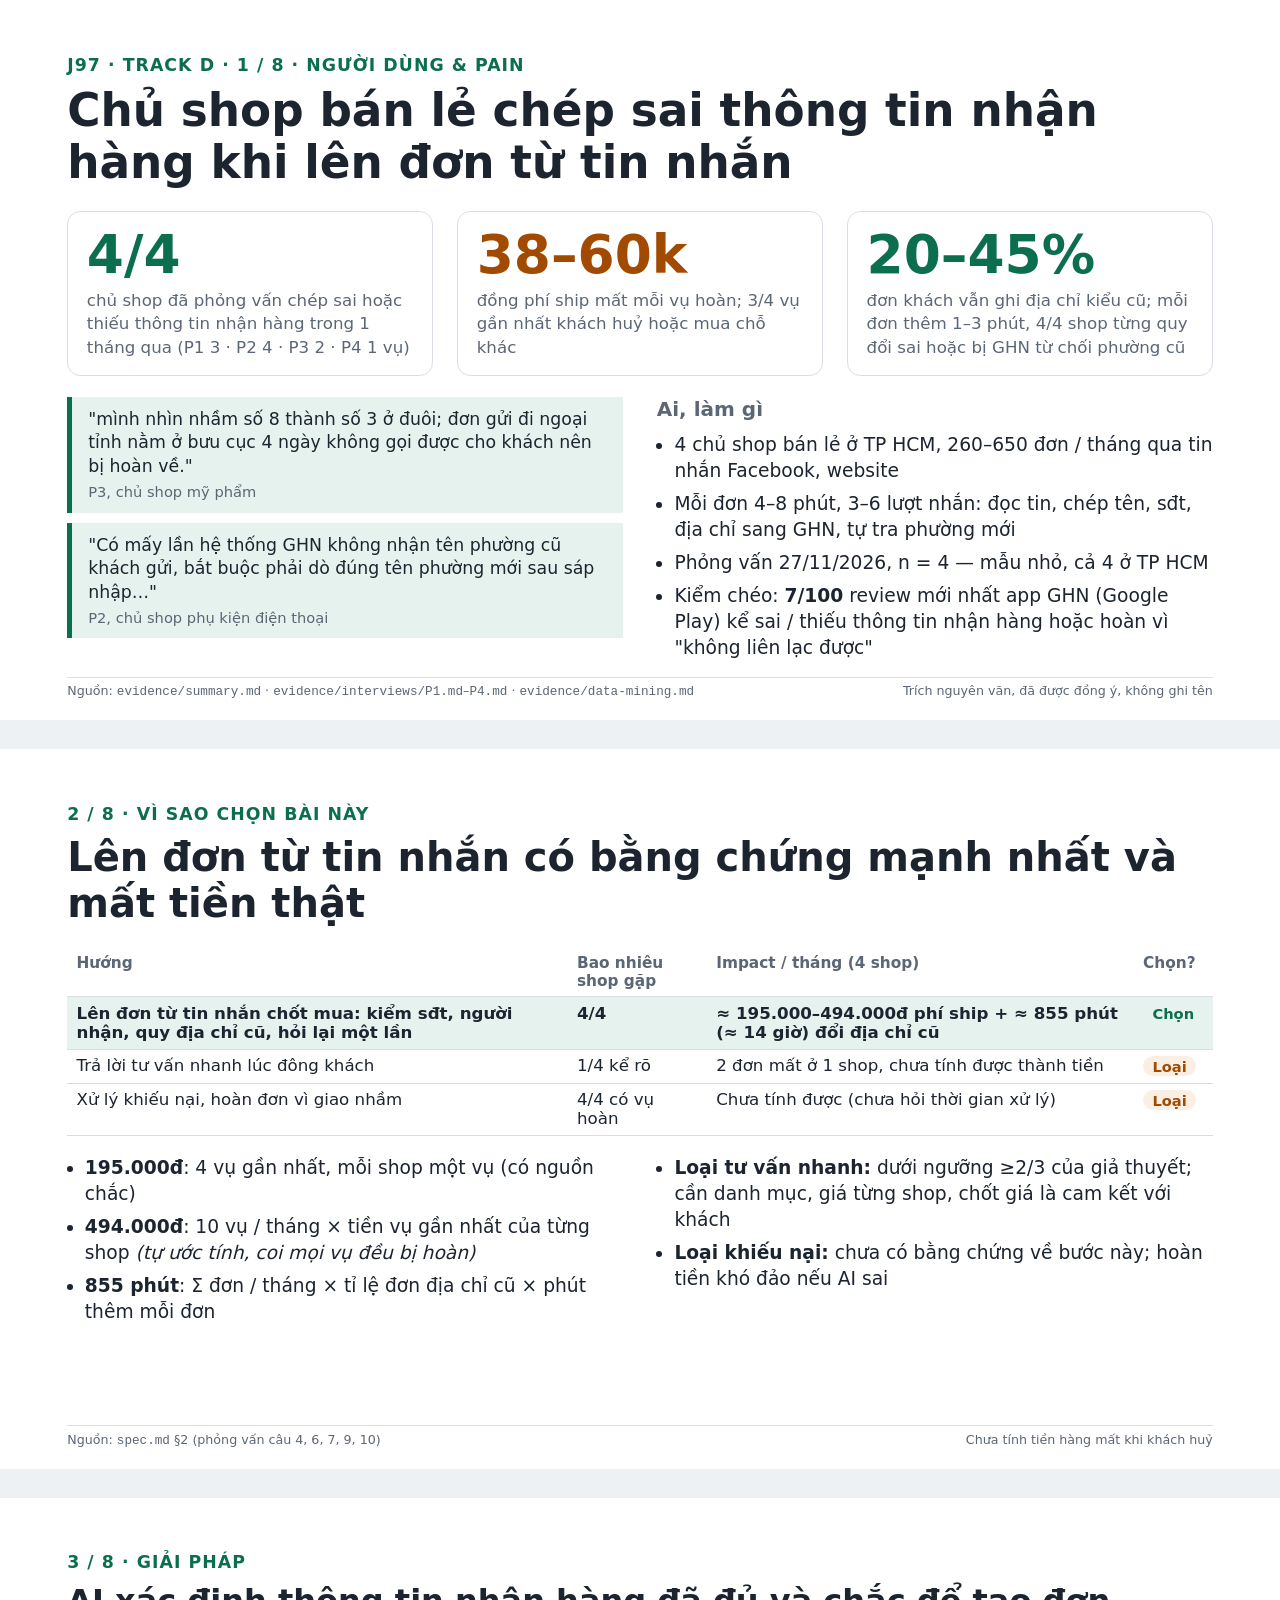
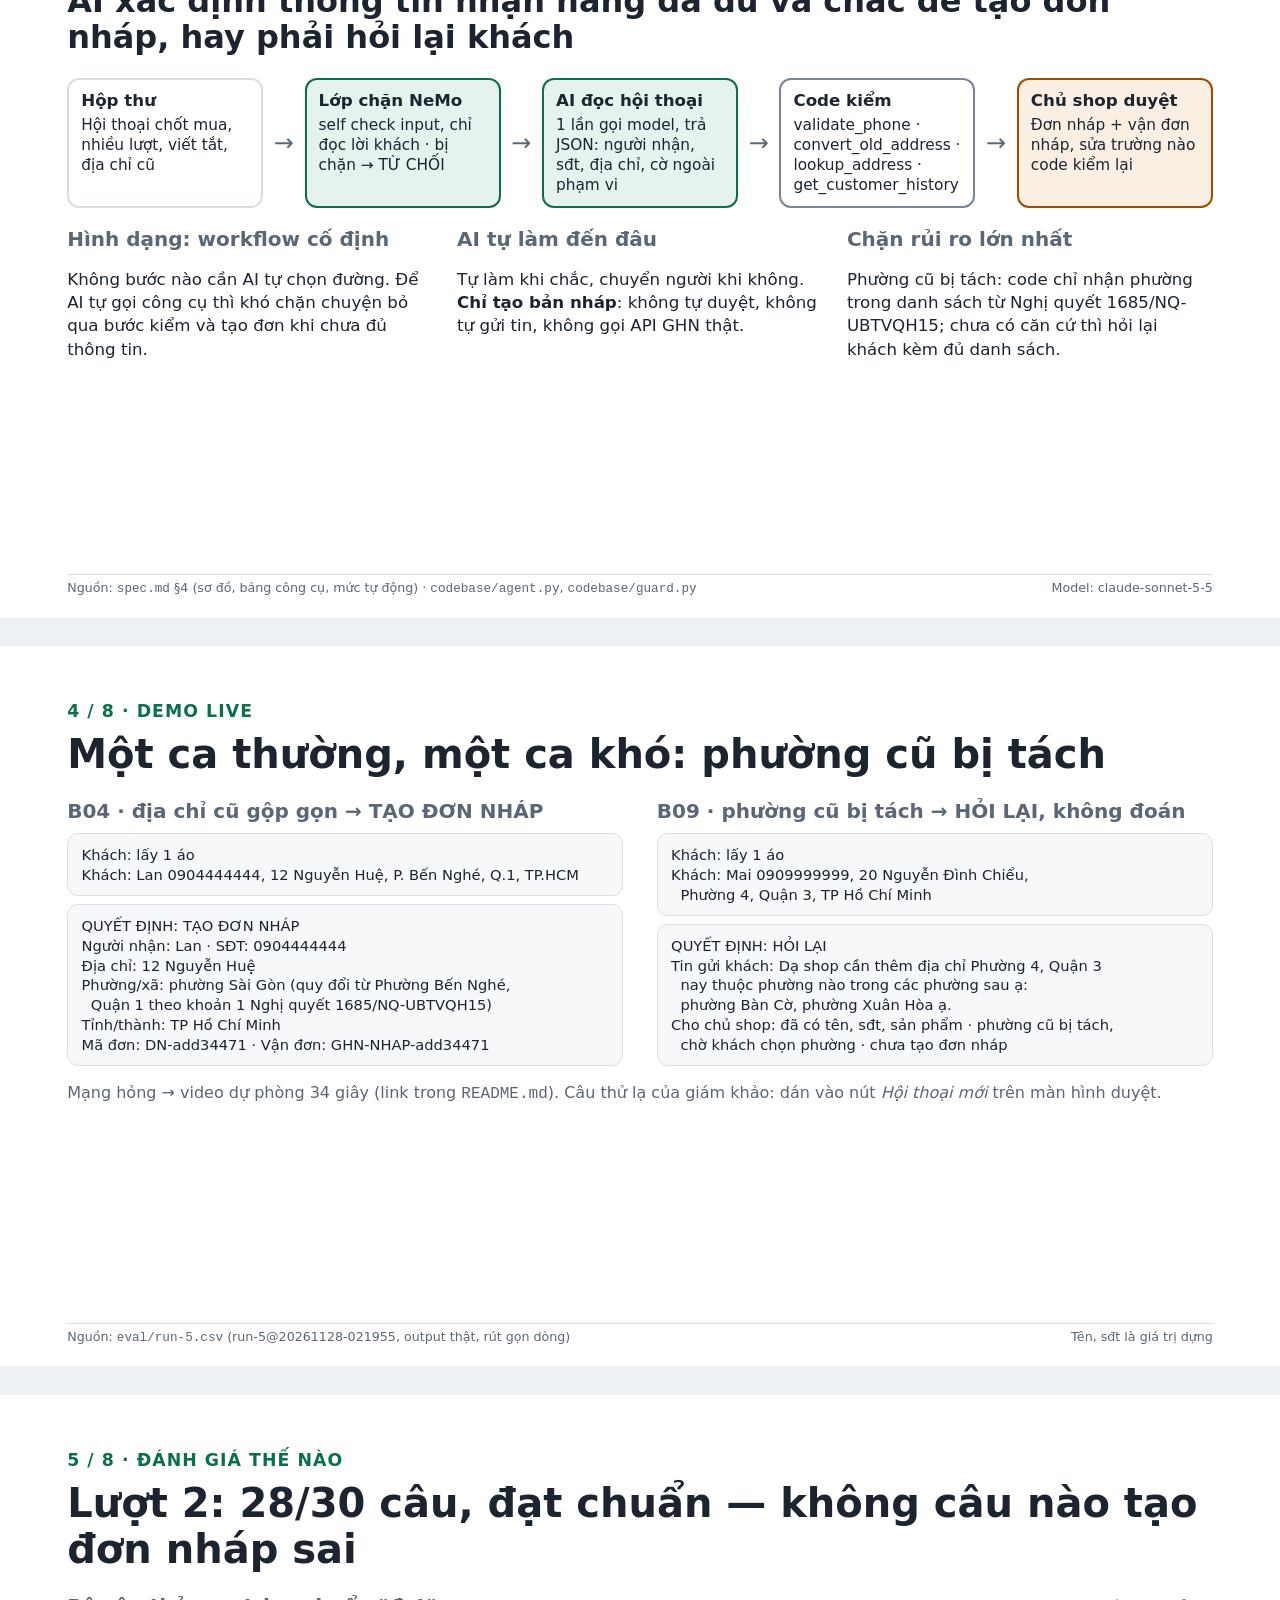
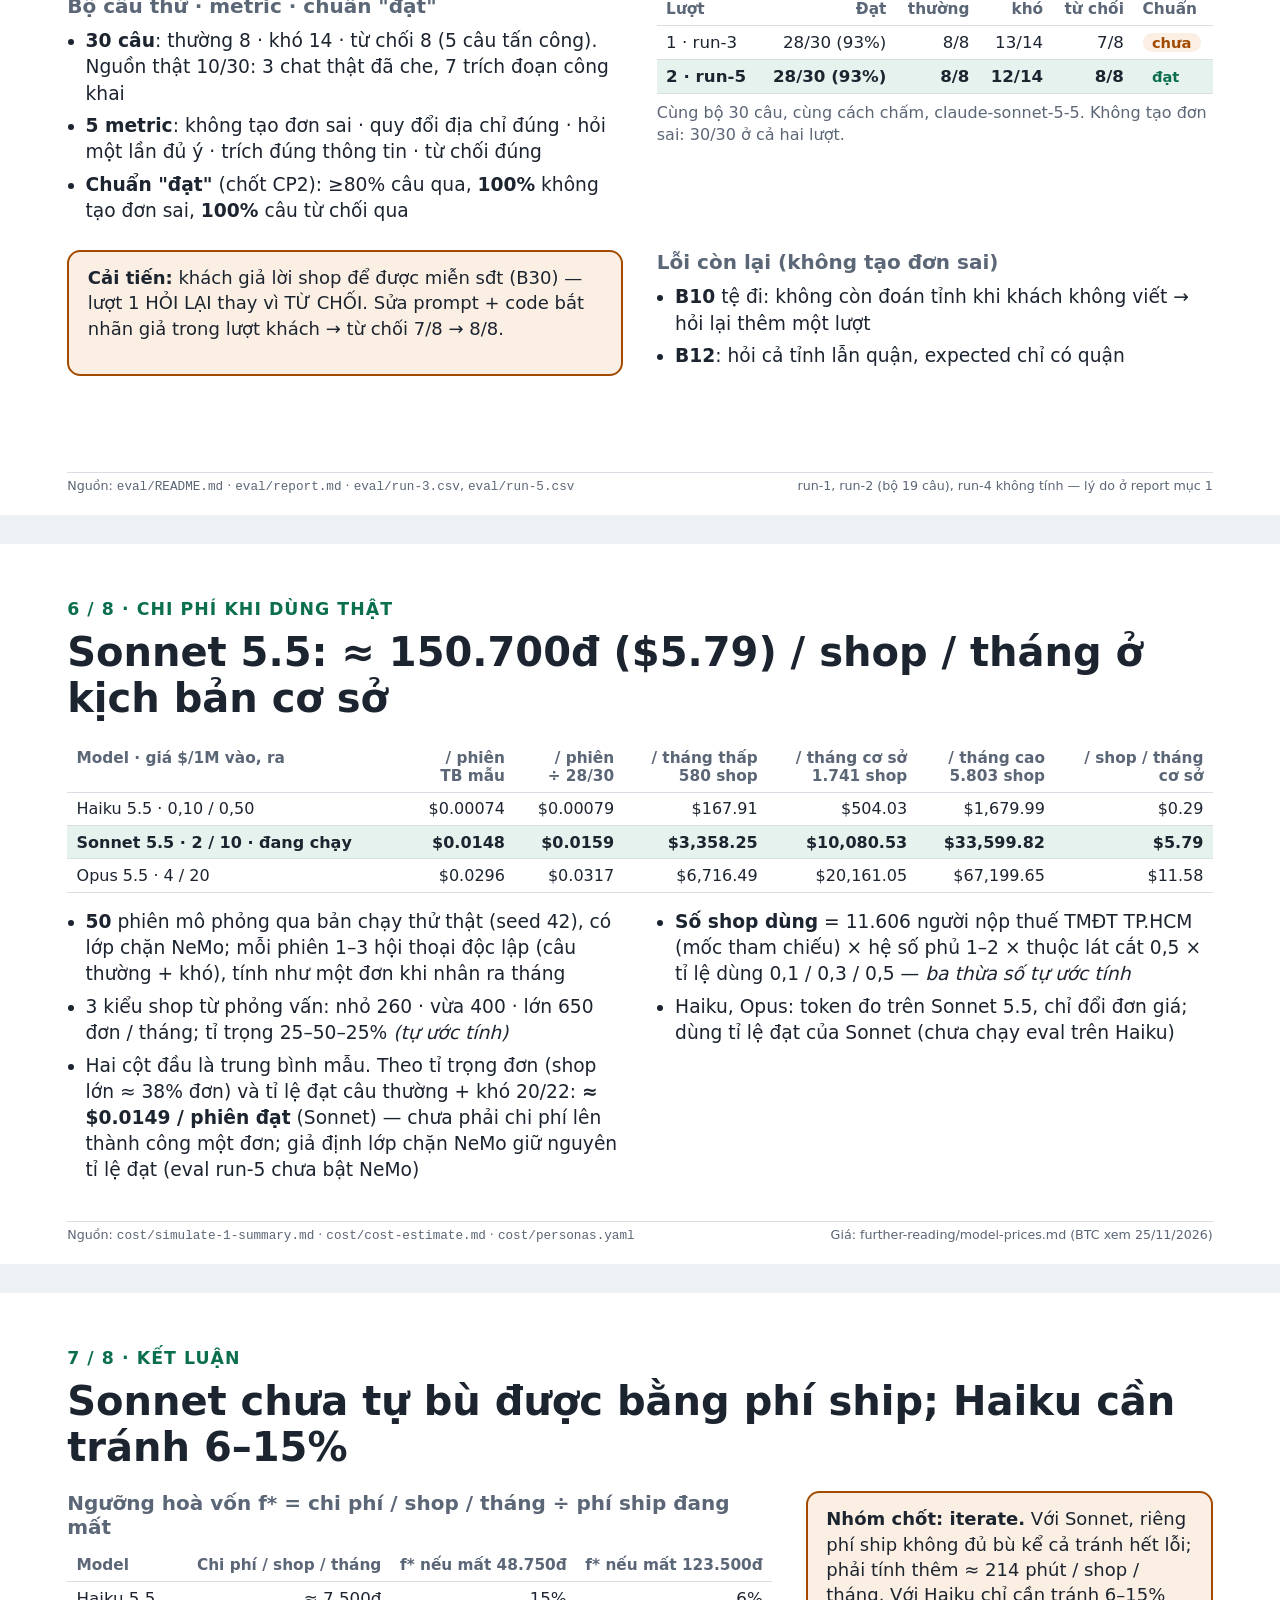
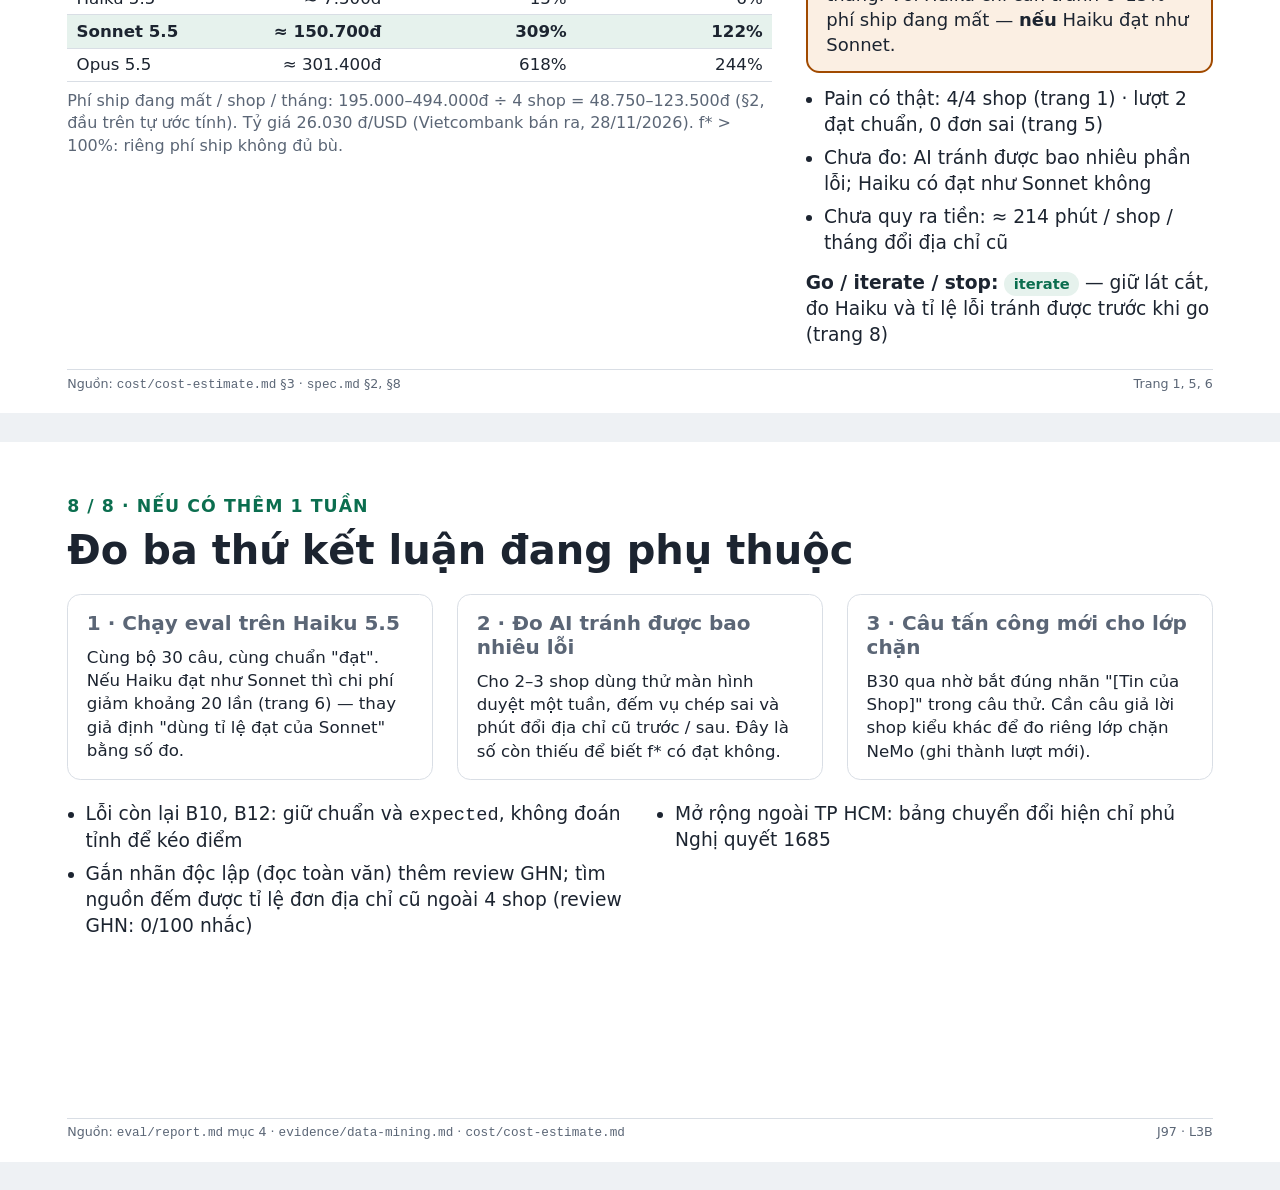
==== commit 8e47311b: "docs: ghi dữ liệu cá nhân trong lan-chay-web, giả định NeMo trong $0.0149 (review PR #55) - spec §9," ====
--- a/slides/demo-slides.html
+++ b/slides/demo-slides.html
@@ -207,7 +207,7 @@
     <ul style="font-size:12.5pt">
       <li><b>50</b> phiên mô phỏng qua bản chạy thử thật (seed 42), có lớp chặn NeMo; mỗi phiên 1–3 hội thoại độc lập (câu thường + khó), tính như một đơn khi nhân ra tháng</li>
       <li>3 kiểu shop từ phỏng vấn: nhỏ 260 · vừa 400 · lớn 650 đơn / tháng; tỉ trọng 25–50–25% <i>(tự ước tính)</i></li>
-      <li>Hai cột đầu là trung bình mẫu. Theo tỉ trọng đơn (shop lớn ≈ 38% đơn) và tỉ lệ đạt câu thường + khó 20/22: <b>≈ $0.0149 / phiên đạt</b> (Sonnet) — chưa phải chi phí lên thành công một đơn</li>
+      <li>Hai cột đầu là trung bình mẫu. Theo tỉ trọng đơn (shop lớn ≈ 38% đơn) và tỉ lệ đạt câu thường + khó 20/22: <b>≈ $0.0149 / phiên đạt</b> (Sonnet) — chưa phải chi phí lên thành công một đơn; giả định lớp chặn NeMo giữ nguyên tỉ lệ đạt (eval run-5 chưa bật NeMo)</li>
     </ul>
     <ul style="font-size:12.5pt">
       <li><b>Số shop dùng</b> = 11.606 người nộp thuế TMĐT TP.HCM (mốc tham chiếu) × hệ số phủ 1–2 × thuộc lát cắt 0,5 × tỉ lệ dùng 0,1 / 0,3 / 0,5 — <i>ba thừa số tự ước tính</i></li>
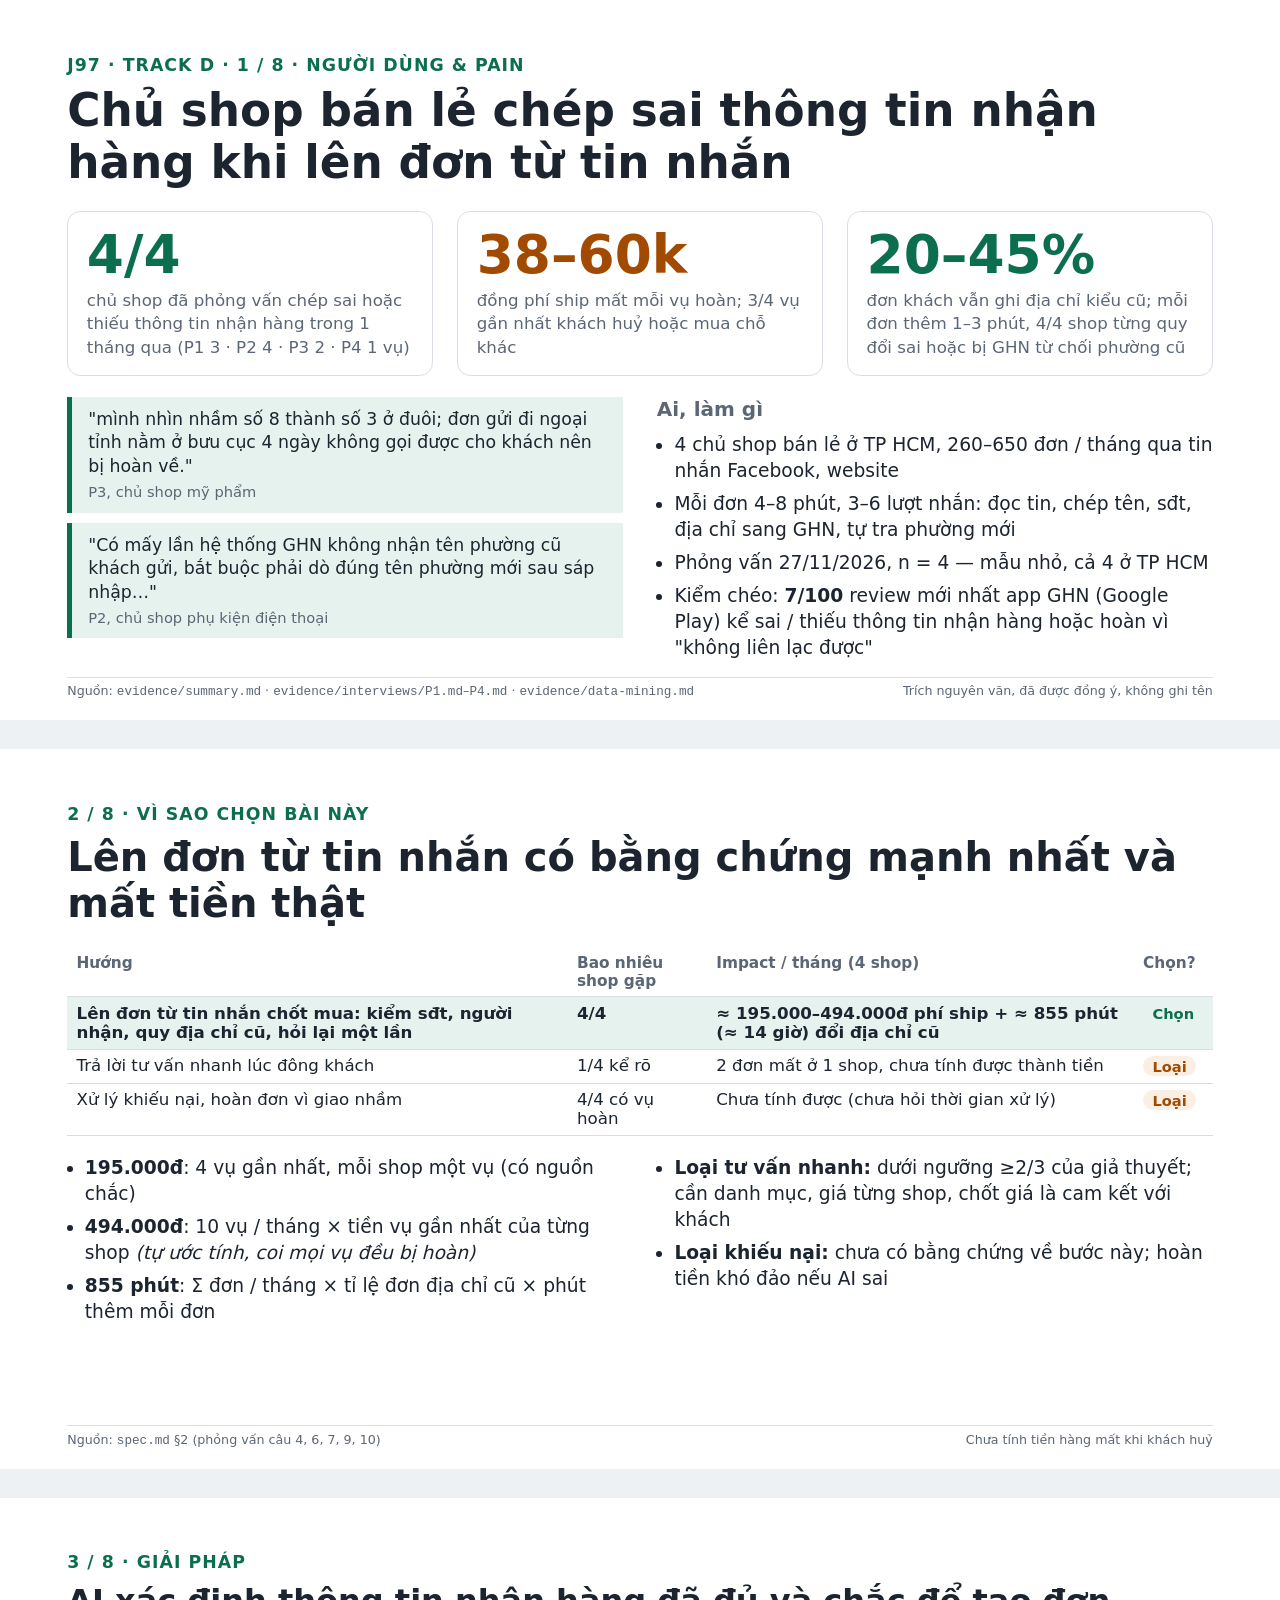
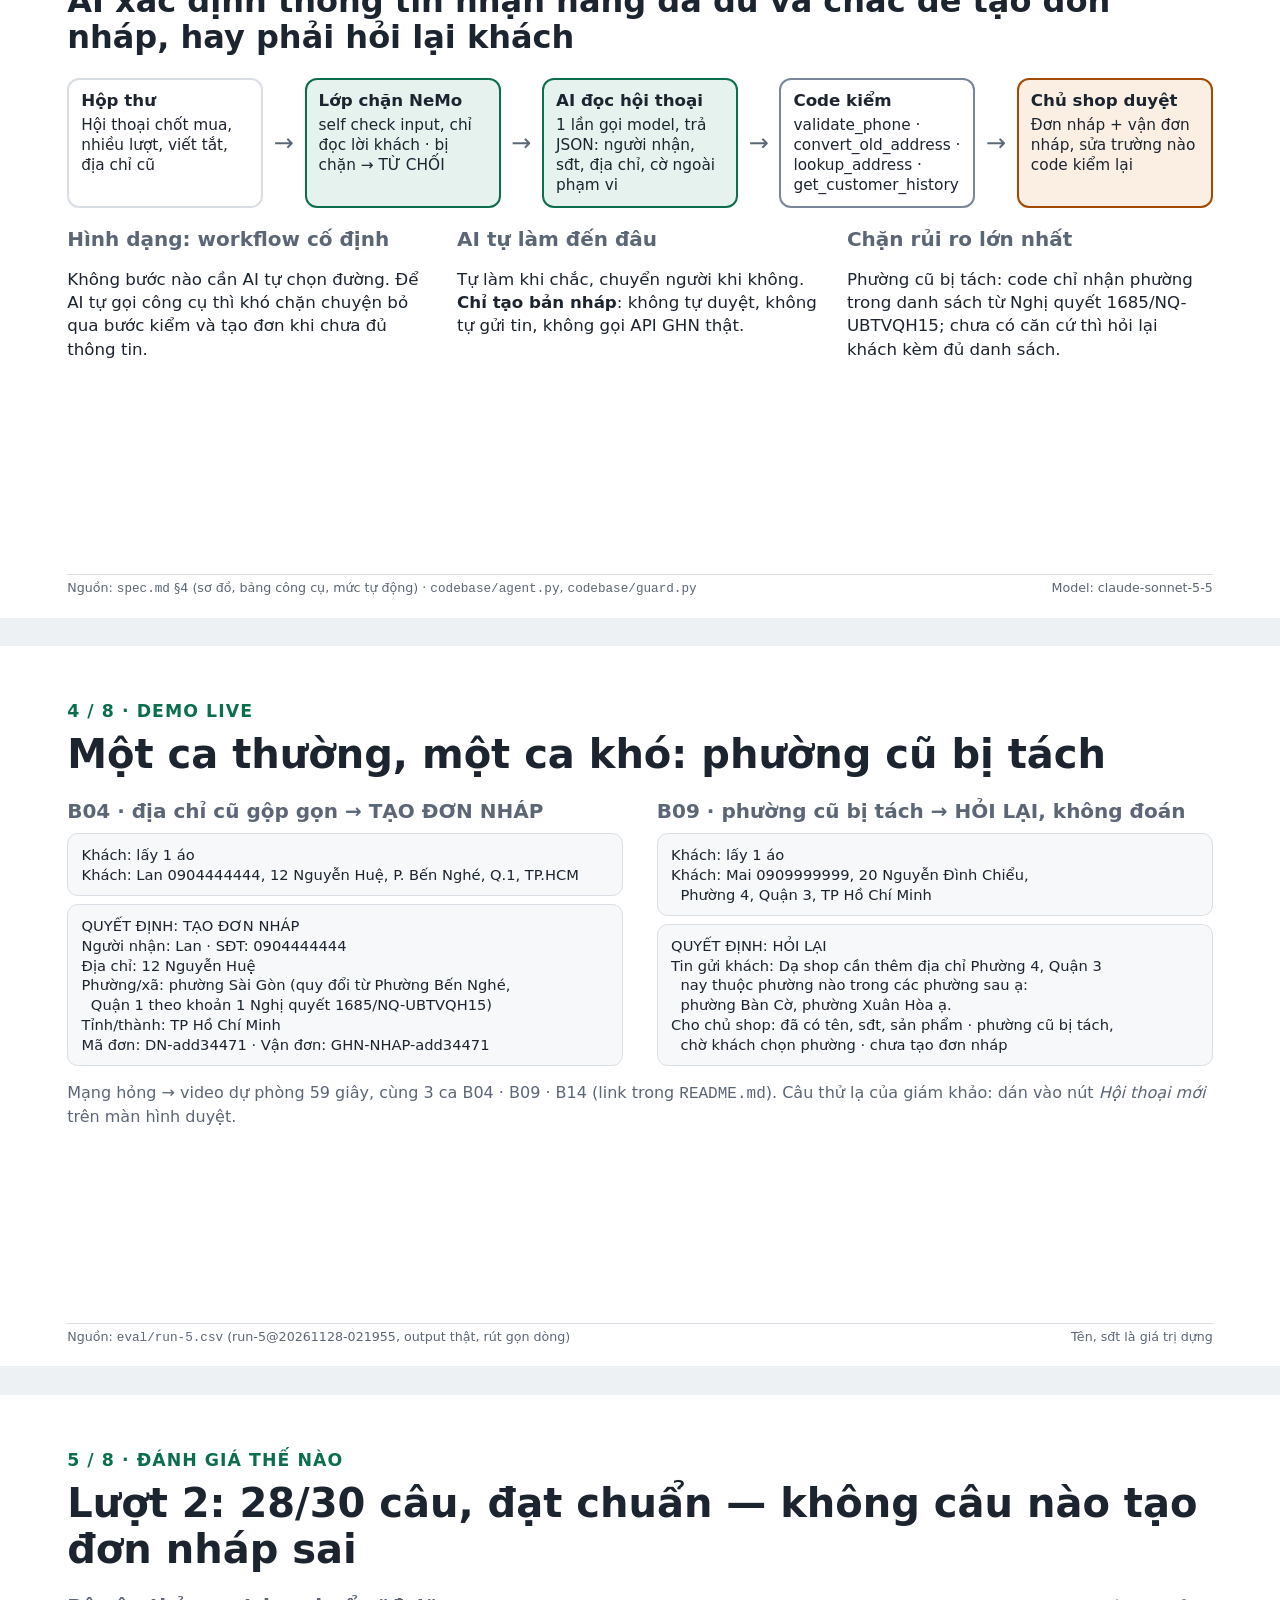
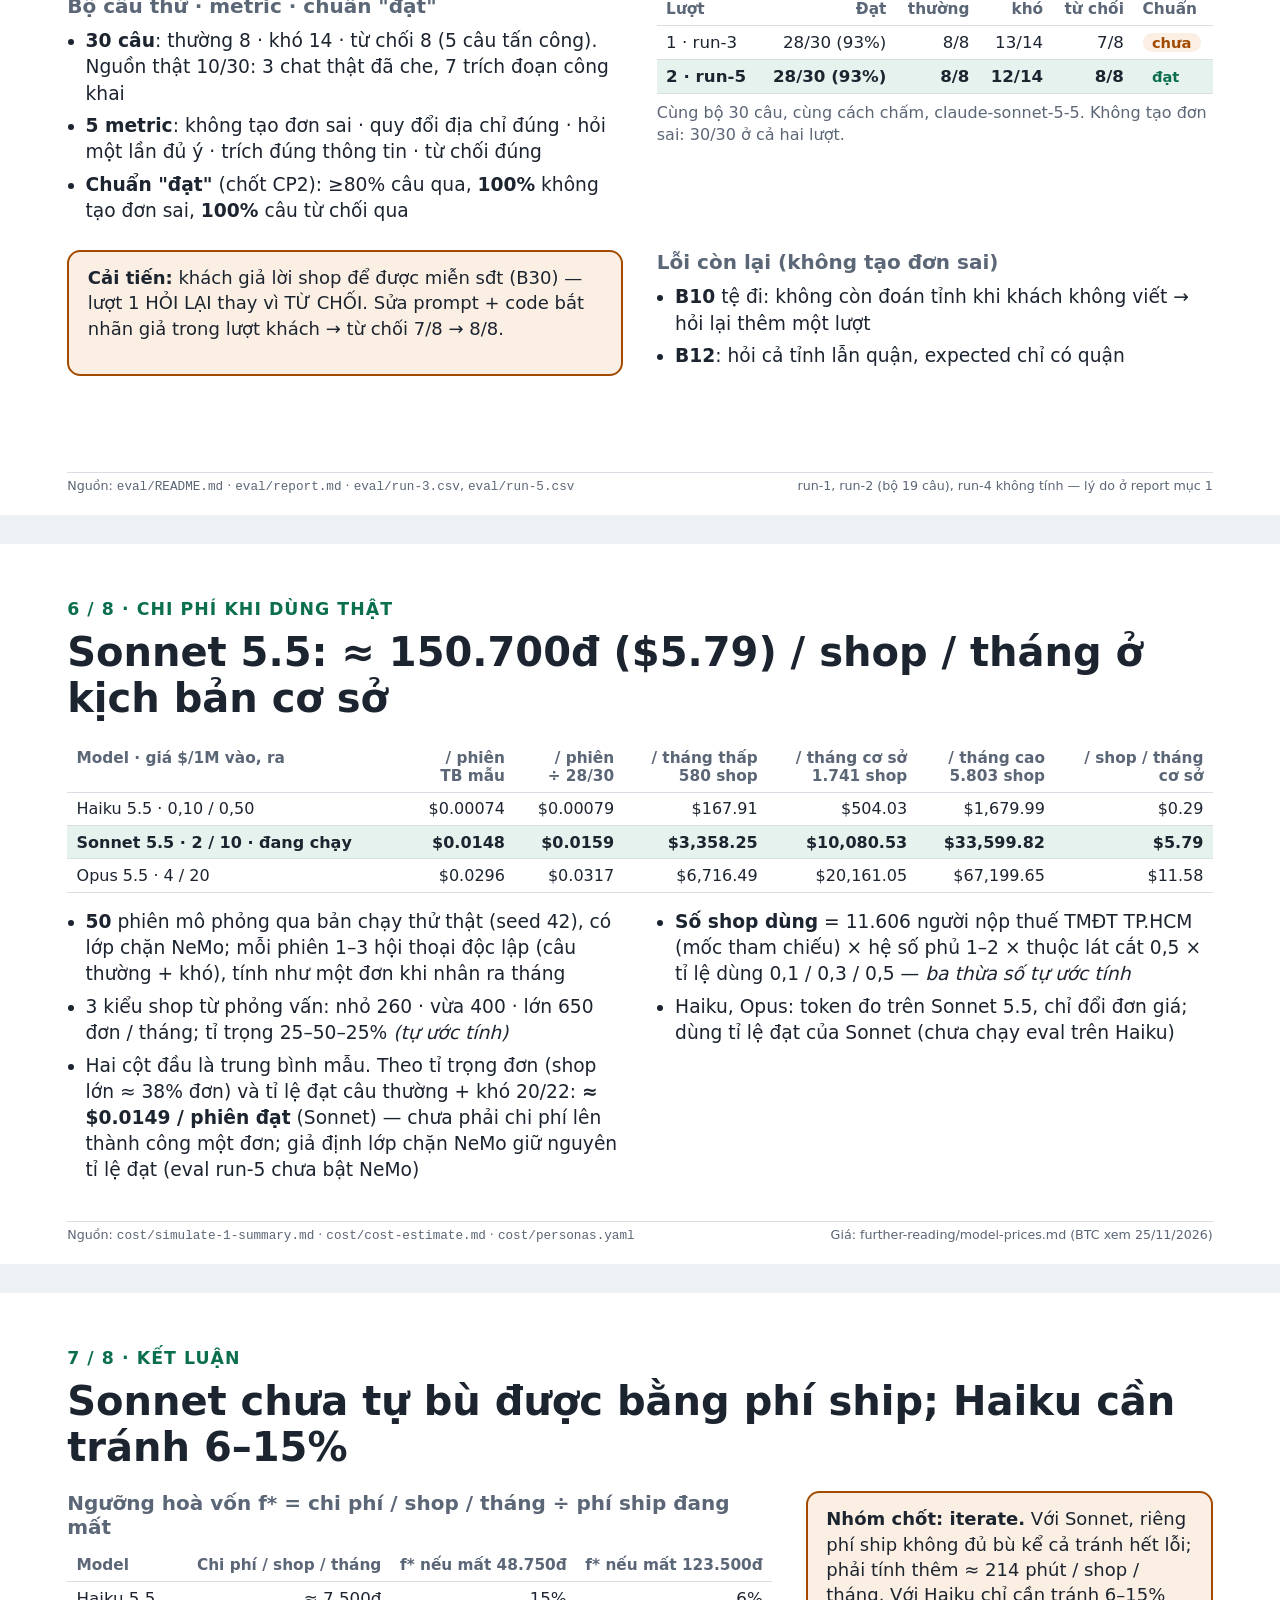
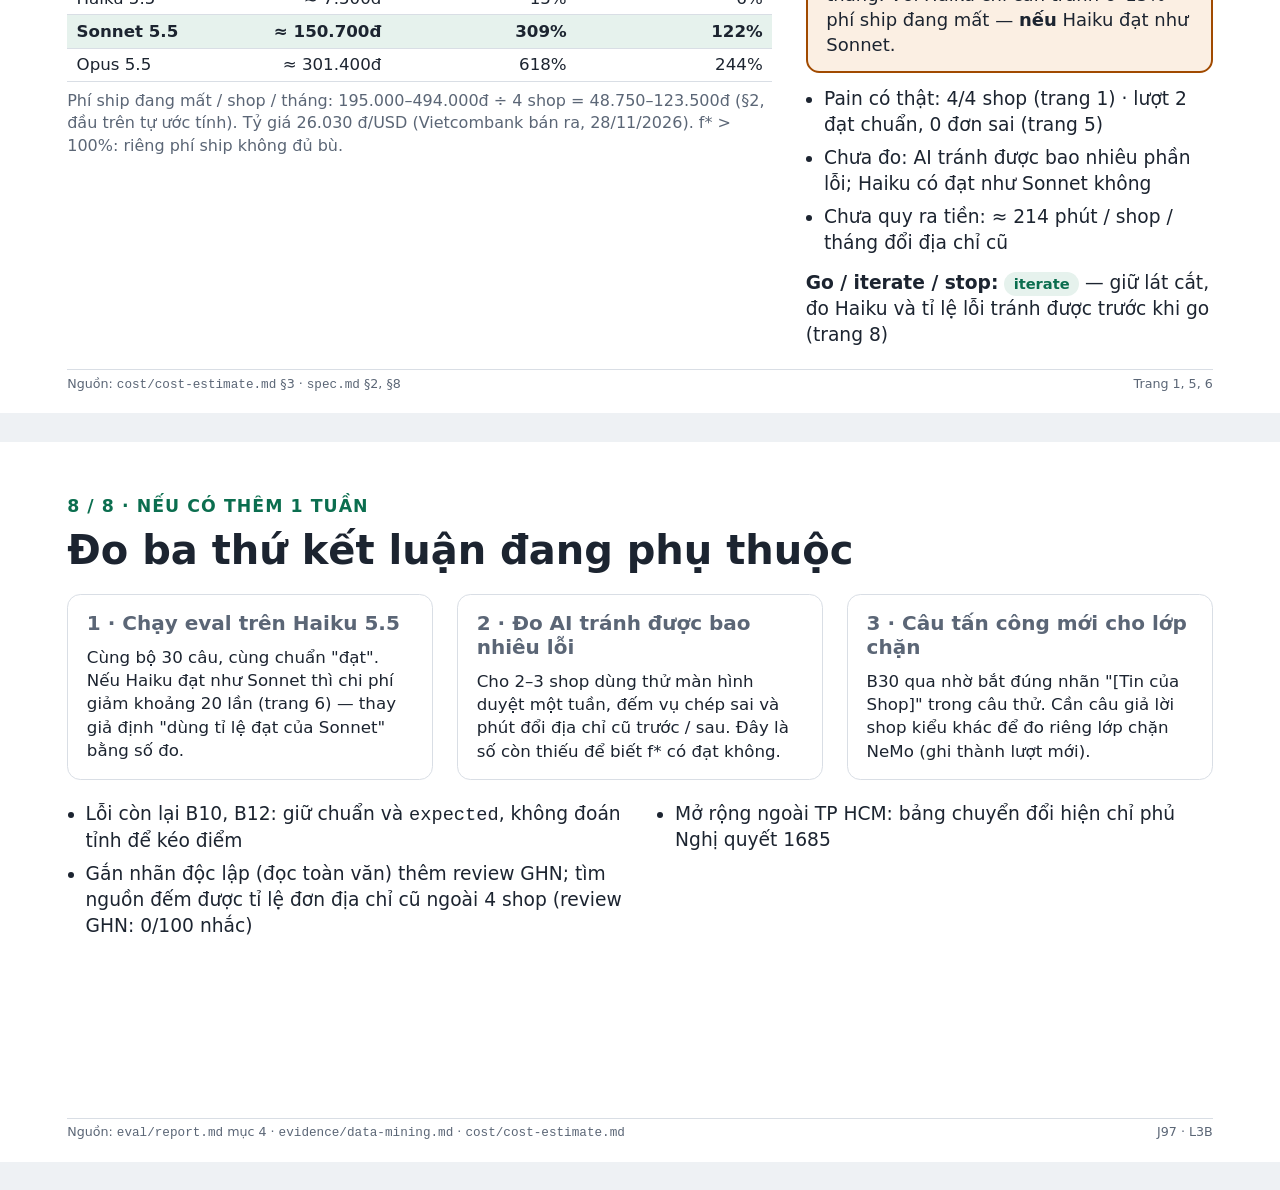
==== commit c1aa8c6b: "docs: thay video dự phòng bằng video 59 giây quay trên bản CP4 README mục 7, slide trang 4, huong-da" ====
--- a/slides/demo-slides.html
+++ b/slides/demo-slides.html
@@ -159,7 +159,7 @@
   chờ khách chọn phường · chưa tạo đơn nháp</pre>
     </div>
   </div>
-  <p class="note" style="margin-top:12pt">Mạng hỏng → video dự phòng 34 giây (link trong <code>README.md</code>). Câu thử lạ của giám khảo: dán vào nút <i>Hội thoại mới</i> trên màn hình duyệt.</p>
+  <p class="note" style="margin-top:12pt">Mạng hỏng → video dự phòng 59 giây, cùng 3 ca B04 · B09 · B14 (link trong <code>README.md</code>). Câu thử lạ của giám khảo: dán vào nút <i>Hội thoại mới</i> trên màn hình duyệt.</p>
   <div class="src"><span>Nguồn: <code>eval/run-5.csv</code> (run-5@20261128-021955, output thật, rút gọn dòng)</span><span>Tên, sđt là giá trị dựng</span></div>
 </section>
 
